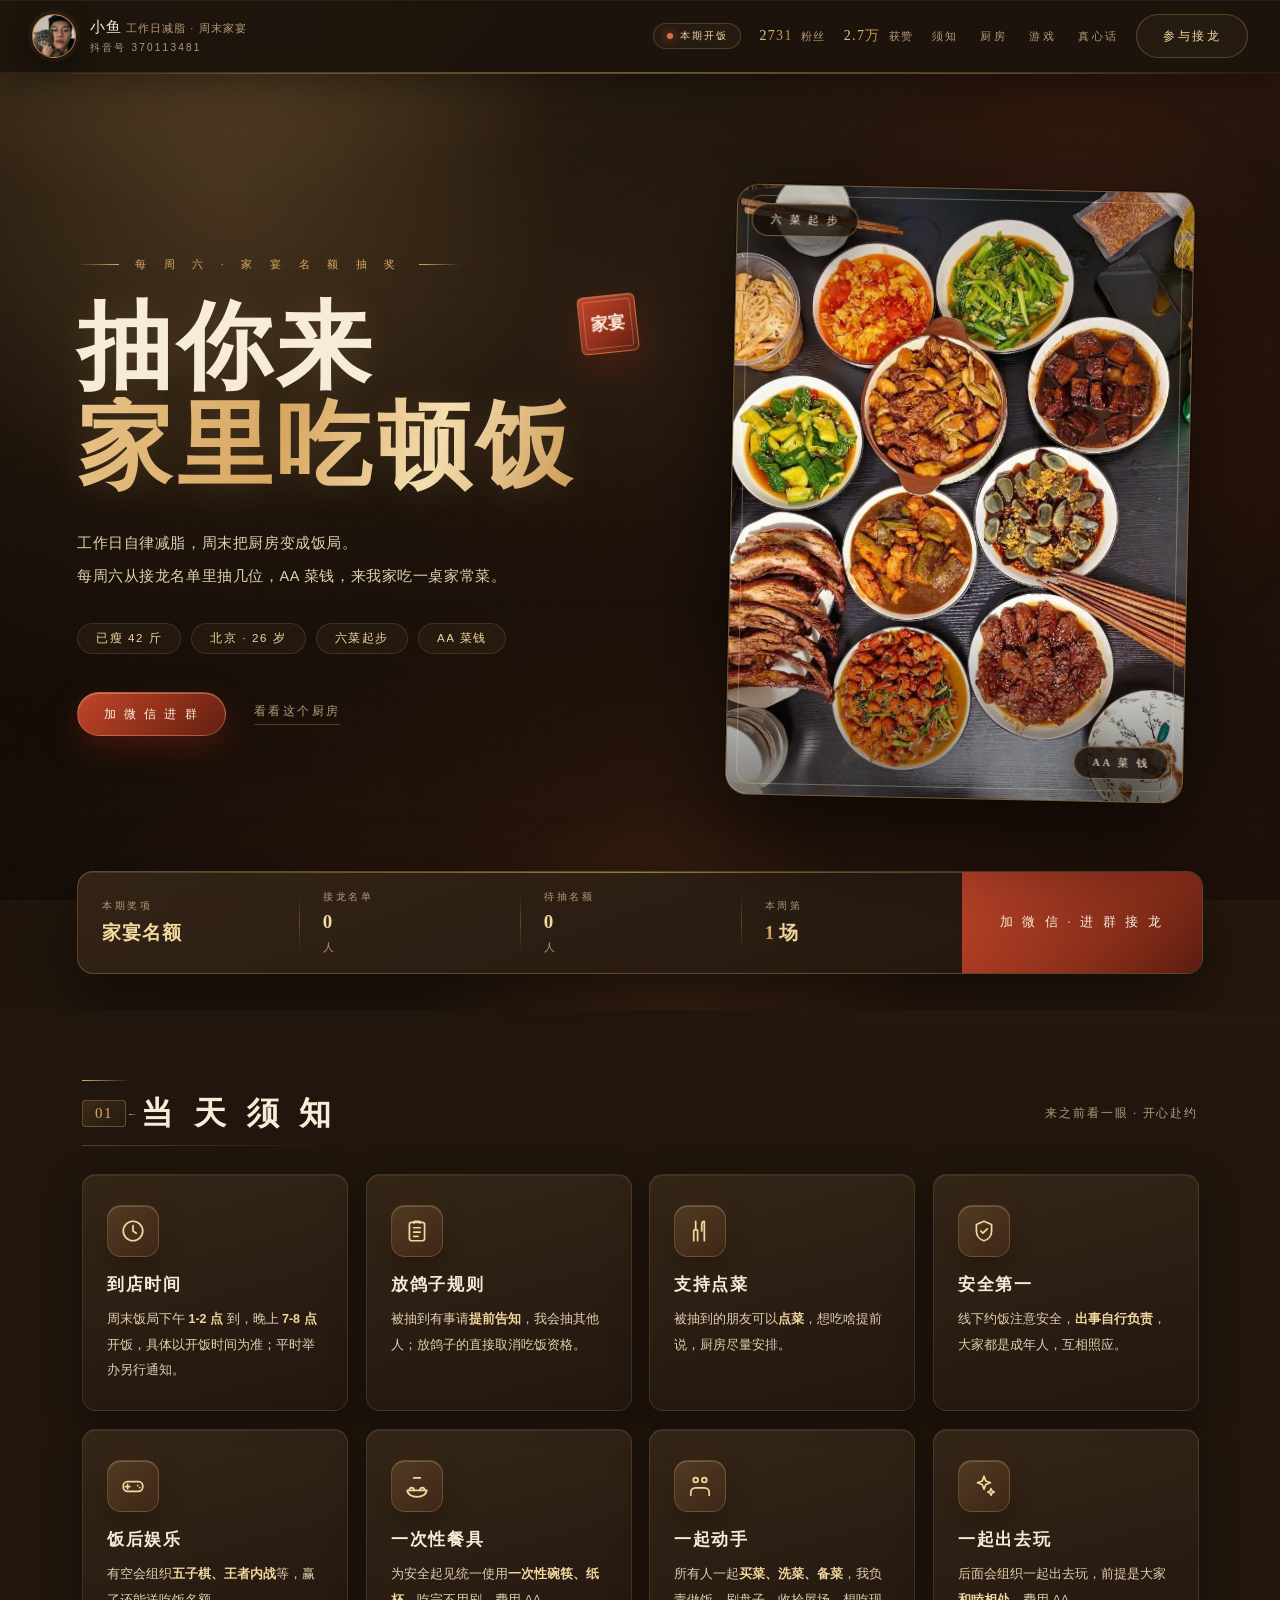
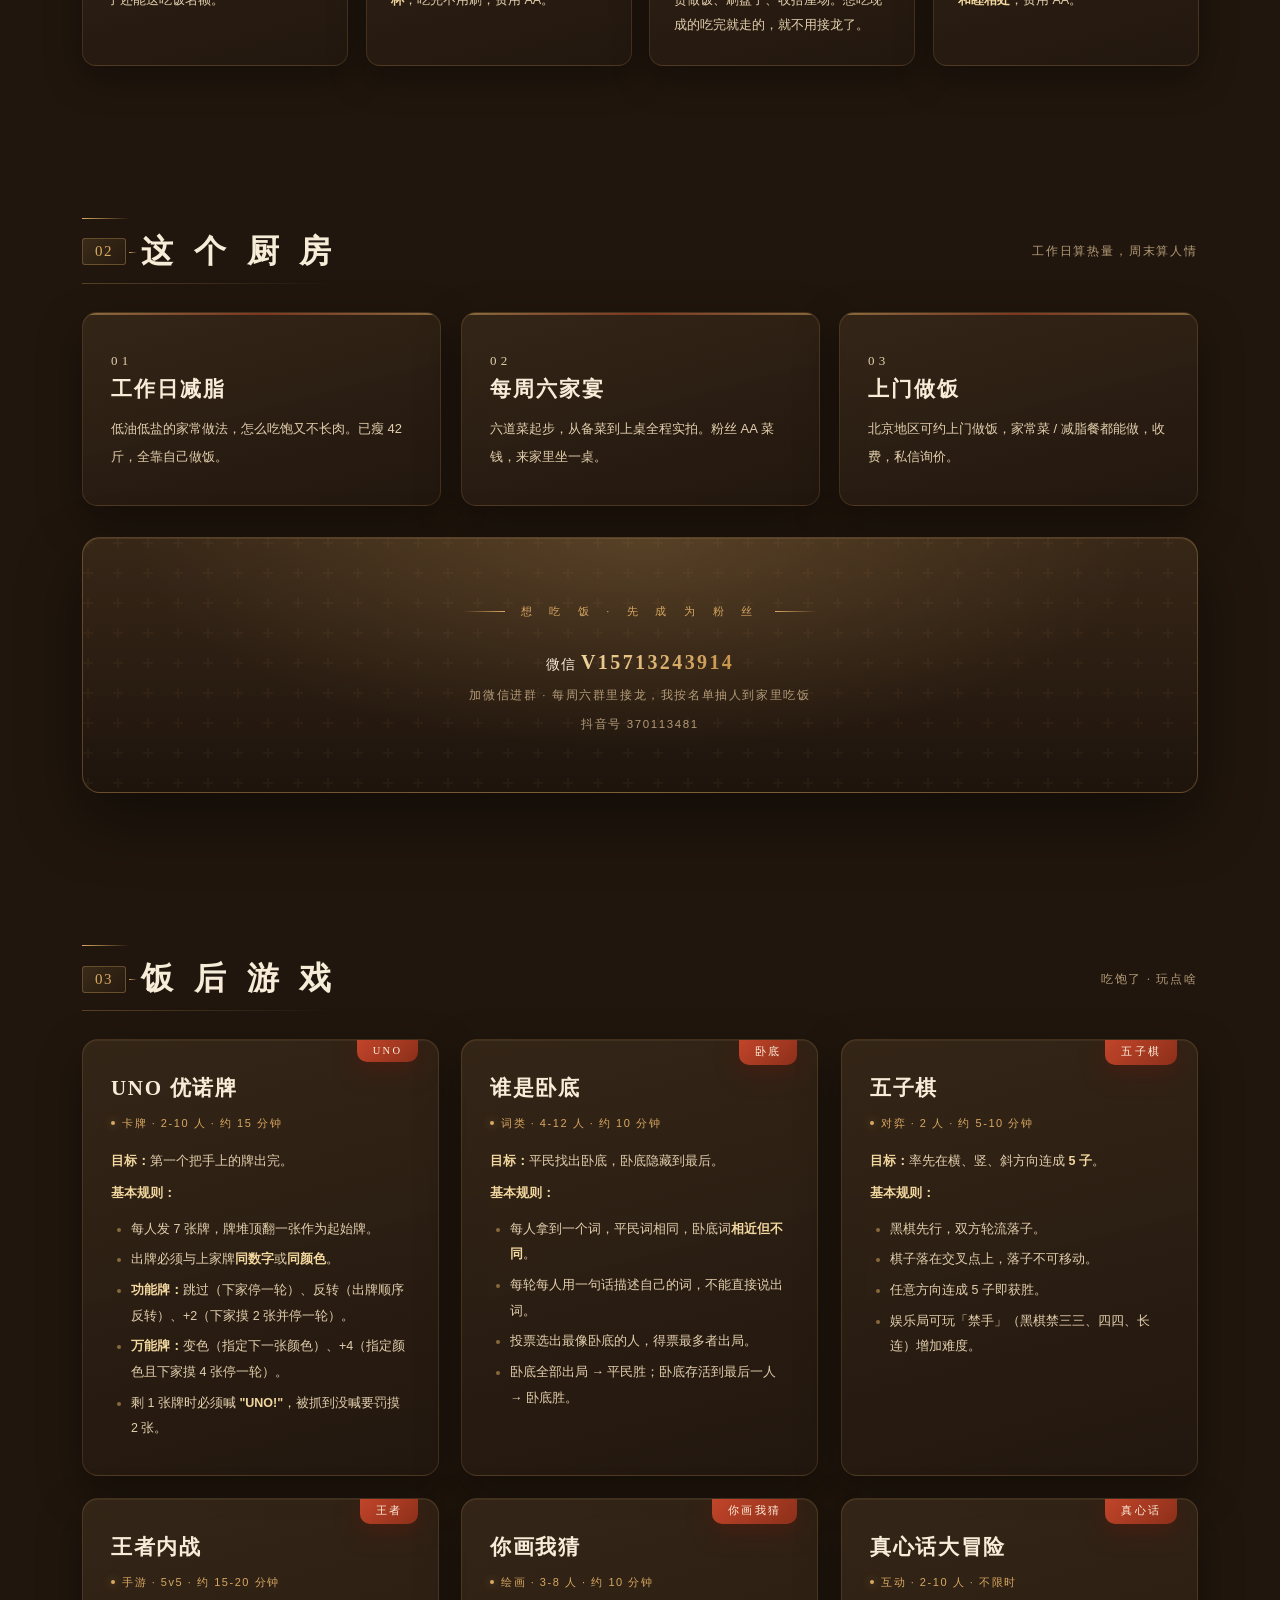
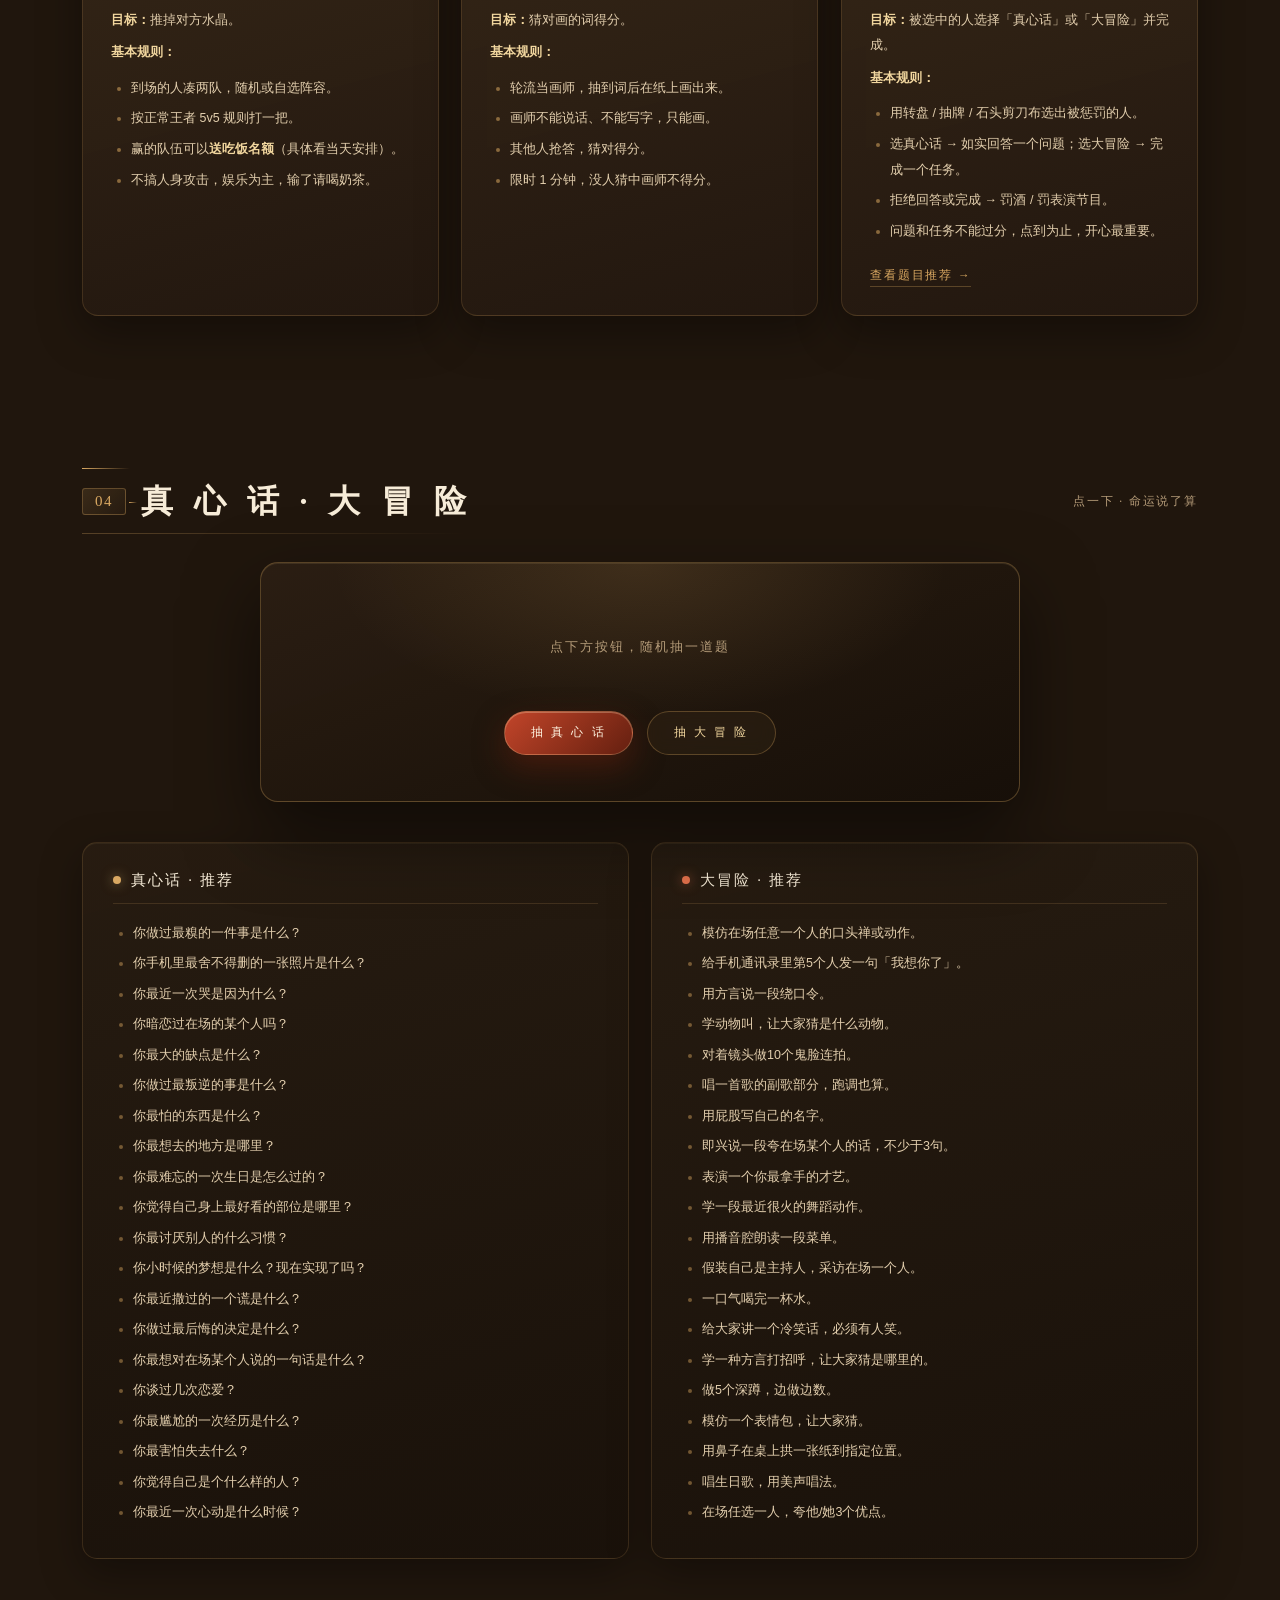
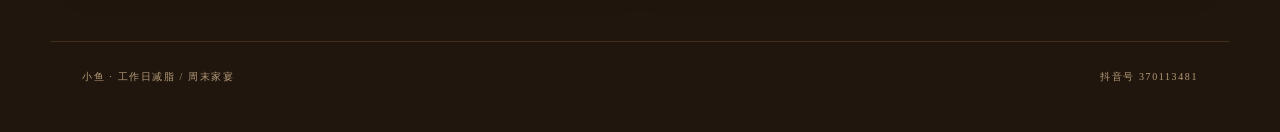
==== index.html @ 5f2dfa4e "v5.15 分享卡与无障碍打磨，图片换 webp，缓存策略改为页面优先 - 首屏与头像换 webp：hero 240KB→199KB，头像 595KB→6.6KB，并加 width/height 与 " ====
<!DOCTYPE html>
<html lang="zh-CN">
<head>
<meta charset="UTF-8" />
<meta name="viewport" content="width=device-width, initial-scale=1" />
<meta name="theme-color" content="#17100a" />
<title>小鱼 · 每周六家宴 · 抽粉丝来家里吃饭</title>
<link rel="icon" href="data:image/svg+xml,%3Csvg xmlns='http://www.w3.org/2000/svg' viewBox='0 0 64 64'%3E%3Ccircle cx='32' cy='32' r='31' fill='%2317100a'/%3E%3Ccircle cx='32' cy='32' r='26' fill='none' stroke='%23d9a862' stroke-width='1.5'/%3E%3Ctext x='32' y='43' font-size='30' text-anchor='middle' fill='%23e7c98f' font-family='serif'%3E鱼%3C/text%3E%3C/svg%3E" />
<link rel="preconnect" href="https://miaoda.feishu.cn" crossorigin />
<link href="https://miaoda.feishu.cn/fonts/css2?family=Noto+Serif+SC:wght@400;500;600;700&family=Noto+Sans+SC:wght@300;400;500;600&display=swap" rel="stylesheet" />

<!-- SEO -->
<meta name="description" content="小鱼每周六的家宴。从粉丝接龙名单里抽几位来家里吃一桌家常菜，六菜起步，AA 菜钱。" />
<meta name="keywords" content="小鱼,家宴,每周六,减脂,粉丝,AA,家常菜,接龙" />
<meta name="author" content="小鱼" />
<meta name="robots" content="index, follow" />

<link rel="canonical" href="https://huaixiaohaiyp.cn/" />
<link rel="preload" as="image" href="assets/hero.webp" type="image/webp" fetchpriority="high" />

<!-- Open Graph / 分享预览 -->
<meta property="og:type" content="website" />
<meta property="og:title" content="小鱼 · 每周六家宴" />
<meta property="og:description" content="抽你来家里吃顿饭 · 每周六，六菜起步，AA 菜钱" />
<meta property="og:url" content="https://huaixiaohaiyp.cn/" />
<meta property="og:image" content="https://huaixiaohaiyp.cn/assets/hero.jpg" />
<meta property="og:image:width" content="801" />
<meta property="og:image:height" content="1100" />
<meta property="og:image:alt" content="小鱼家宴的一桌家常菜" />
<meta property="og:locale" content="zh_CN" />

<!-- Twitter Card -->
<meta name="twitter:card" content="summary_large_image" />
<meta name="twitter:title" content="小鱼 · 每周六家宴" />
<meta name="twitter:description" content="抽你来家里吃顿饭 · 每周六" />
<meta name="twitter:image" content="https://huaixiaohaiyp.cn/assets/hero.jpg" />

<!-- PWA -->
<link rel="manifest" href="./manifest.json" />
<meta name="apple-mobile-web-app-capable" content="yes" />
<meta name="apple-mobile-web-app-status-bar-style" content="black-translucent" />

<link rel="stylesheet" href="style.css?v=65" />
</head>
<body>

<div class="grain" aria-hidden="true"></div>
<div class="particles" id="particles" aria-hidden="true"></div>
<div class="scroll-progress" id="scrollProgress" aria-hidden="true"></div>

<header class="nav">
  <div class="who">
    <div class="avatar"><img src="assets/avatar.webp" alt="小鱼" width="192" height="192" decoding="async" /></div>
    <div class="who-text">
      <div class="nick">小鱼 <span>工作日减脂 · 周末家宴</span></div>
      <div class="dyid">抖音号 370113481</div>
    </div>
  </div>
  <div class="nav-right">
    <span class="live-dot"><i></i>本期开饭</span>
    <span class="stat"><b>2731</b> 粉丝</span>
    <span class="stat"><b>2.7万</b> 获赞</span>
    <nav class="nav-links" aria-label="页面导航">
      <a href="#notice">须知</a>
      <a href="#about">厨房</a>
      <a href="#games">游戏</a>
      <a href="#truth">真心话</a>
    </nav>
    <a class="btn ghost" href="#join">参与接龙</a>
  </div>
</header>

<main>

  <!-- 首屏 -->
  <section class="hero">
    <div class="glow g1"></div>
    <div class="glow g2"></div>
    <div class="glow g3"></div>
    <div class="hero-lines"></div>

    <div class="hero-inner">
      <div class="hero-copy">
        <p class="kicker">每 周 六 · 家 宴 名 额 抽 奖</p>
        <h1 class="title" data-text="抽你来家里吃顿饭">抽你来<br /><span>家里吃顿饭</span></h1>
        <div class="title-seal">家宴</div>
        <p class="lede">
          工作日自律减脂，周末把厨房变成饭局。<br />
          每周六从接龙名单里抽几位，AA 菜钱，来我家吃一桌家常菜。
        </p>

        <div class="tags">
          <span>已瘦 42 斤</span>
          <span>北京 · 26 岁</span>
          <span>六菜起步</span>
          <span>AA 菜钱</span>
        </div>

        <div class="hero-actions">
          <a class="btn solid" href="#join">加 微 信 进 群</a>
          <a class="link" href="#about">看看这个厨房</a>
        </div>
      </div>

      <div class="hero-visual">
        <div class="hv-frame">
          <span class="hv-steam s1"></span>
          <span class="hv-steam s2"></span>
          <img src="assets/hero.webp" alt="一桌热气腾腾的家常菜" width="801" height="1100" loading="eager" decoding="async" fetchpriority="high" />
          <span class="hv-badge b1">六 菜 起 步</span>
          <span class="hv-badge b2">AA 菜 钱</span>
        </div>
      </div>
    </div>

    <!-- 首屏开饭进度带 -->
    <div class="hero-strip">
      <div class="hs-cell">
        <i>本期奖项</i>
        <b id="hxPrize">家宴名额</b>
      </div>
      <div class="hs-cell">
        <i>接龙名单</i>
        <b id="hxTotal">0</b><span>人</span>
      </div>
      <div class="hs-cell">
        <i>待抽名额</i>
        <b id="hxPool">0</b><span>人</span>
      </div>
      <div class="hs-cell hs-round">
        <i>本周第</i>
        <b><em id="hxRound">1</em> 场</b>
      </div>
      <a class="hs-btn" href="#join">加 微 信 · 进 群 接 龙</a>
    </div>
  </section>

  <!-- 当天须知 -->
  <section class="section" id="notice">
    <div class="sec-head">
      <h2><span class="sec-num">01</span>当 天 须 知</h2>
      <p>来之前看一眼 · 开心赴约</p>
    </div>

    <div class="notice-grid">
      <article class="notice-card">
        <div class="nc-icon"><svg viewBox="0 0 24 24"><circle cx="12" cy="12" r="9"/><path d="M12 7v5l3 2"/></svg></div>
        <h3>到店时间</h3>
        <p>周末饭局下午 <b>1-2 点</b> 到，晚上 <b>7-8 点</b> 开饭，具体以开饭时间为准；平时举办另行通知。</p>
      </article>

      <article class="notice-card">
        <div class="nc-icon"><svg viewBox="0 0 24 24"><rect x="5" y="4" width="14" height="17" rx="2"/><path d="M9 4.5V4a1 1 0 0 1 1-1h4a1 1 0 0 1 1 1v.5M9 9h6M9 13h6M9 17h4"/></svg></div>
        <h3>放鸽子规则</h3>
        <p>被抽到有事请<b>提前告知</b>，我会抽其他人；放鸽子的直接取消吃饭资格。</p>
      </article>

      <article class="notice-card">
        <div class="nc-icon"><svg viewBox="0 0 24 24"><path d="M8 3v6.5M8 9.5a1.8 1.8 0 0 1-1.8 1.8V21M8 9.5a1.8 1.8 0 0 0 1.8 1.8V21"/><path d="M16 3c-1.6 0-2.4 1.2-2.4 3.2V12M16 3v18"/></svg></div>
        <h3>支持点菜</h3>
        <p>被抽到的朋友可以<b>点菜</b>，想吃啥提前说，厨房尽量安排。</p>
      </article>

      <article class="notice-card">
        <div class="nc-icon"><svg viewBox="0 0 24 24"><path d="M12 3l7 3v6c0 4.5-3 8-7 9-4-1-7-4.5-7-9V6z"/><path d="M9 12l2 2 4-4"/></svg></div>
        <h3>安全第一</h3>
        <p>线下约饭注意安全，<b>出事自行负责</b>，大家都是成年人，互相照应。</p>
      </article>

      <article class="notice-card">
        <div class="nc-icon"><svg viewBox="0 0 24 24"><rect x="3" y="8" width="18" height="9" rx="4"/><path d="M7 10.5v4M5 12.5h4"/><circle cx="16.4" cy="11.6" r="0.8" fill="currentColor" stroke="none"/><circle cx="18.2" cy="13.4" r="0.8" fill="currentColor" stroke="none"/></svg></div>
        <h3>饭后娱乐</h3>
        <p>有空会组织<b>五子棋、王者内战</b>等，赢了还能送吃饭名额。</p>
      </article>

      <article class="notice-card">
        <div class="nc-icon"><svg viewBox="0 0 24 24"><path d="M3 16h18c0 3.5-4 6-9 6s-9-2.5-9-6z"/><path d="M5 16c0-1.5 1-2.5 2-2.5 1.4 0 2.2.9 2.4 2.5M19 16c0-1.5-1-2.5-2-2.5-1.4 0-2.2.9-2.4 2.5M9 4.5h6"/></svg></div>
        <h3>一次性餐具</h3>
        <p>为安全起见统一使用<b>一次性碗筷、纸杯</b>，吃完不用刷，费用 AA。</p>
      </article>

      <article class="notice-card">
        <div class="nc-icon"><svg viewBox="0 0 24 24"><circle cx="8" cy="6.5" r="2.2"/><circle cx="16" cy="6.5" r="2.2"/><path d="M3.5 20.5v-2.5a4.3 4.3 0 0 1 4.3-4.3h.4M20.5 20.5v-2.5a4.3 4.3 0 0 0-4.3-4.3h-.4M8 13.7h8"/></svg></div>
        <h3>一起动手</h3>
        <p>所有人一起<b>买菜、洗菜、备菜</b>，我负责做饭、刷盘子、收拾屋场。想吃现成的吃完就走的，就不用接龙了。</p>
      </article>

      <article class="notice-card">
        <div class="nc-icon"><svg viewBox="0 0 24 24"><path d="M12 3l1.6 4.4L18 9l-4.4 1.6L12 15l-1.6-4.4L6 9l4.4-1.6z"/><path d="M18.5 14.5l.9 2.1 2.1.9-2.1.9-.9 2.1-.9-2.1-2.1-.9 2.1-.9z"/></svg></div>
        <h3>一起出去玩</h3>
        <p>后面会组织一起出去玩，前提是大家<b>和睦相处</b>，费用 AA。</p>
      </article>
    </div>
  </section>

  <!-- 关于 / 这个厨房 -->
  <section class="section" id="about">
    <div class="sec-head">
      <h2><span class="sec-num">02</span>这 个 厨 房</h2>
      <p>工作日算热量，周末算人情</p>
    </div>

    <div class="cards">
      <article class="card">
        <p class="card-num">01</p>
        <h3>工作日减脂</h3>
        <p>低油低盐的家常做法，怎么吃饱又不长肉。已瘦 42 斤，全靠自己做饭。</p>
      </article>
      <article class="card">
        <p class="card-num">02</p>
        <h3>每周六家宴</h3>
        <p>六道菜起步，从备菜到上桌全程实拍。粉丝 AA 菜钱，来家里坐一桌。</p>
      </article>
      <article class="card">
        <p class="card-num">03</p>
        <h3>上门做饭</h3>
        <p>北京地区可约上门做饭，家常菜 / 减脂餐都能做，收费，私信询价。</p>
      </article>
    </div>

    <div class="contact" id="join">
      <div class="contact-inner">
        <p class="kicker">想 吃 饭 · 先 成 为 粉 丝</p>
        <p class="contact-line">微信 <b>V15713243914</b></p>
        <p class="contact-line muted">加微信进群 · 每周六群里接龙，我按名单抽人到家里吃饭</p>
        <p class="contact-line muted">抖音号 370113481</p>
      </div>
    </div>
  </section>

  <!-- 桌游 / 游戏推荐 -->
  <section class="section" id="games">
    <div class="sec-head">
      <h2><span class="sec-num">03</span>饭 后 游 戏</h2>
      <p>吃饱了 · 玩点啥</p>
    </div>

    <div class="game-grid">
      <article class="game-card">
        <div class="game-badge">UNO</div>
        <h3>UNO 优诺牌</h3>
        <p class="game-tag">卡牌 · 2-10 人 · 约 15 分钟</p>
        <div class="game-rules">
          <p><b>目标：</b>第一个把手上的牌出完。</p>
          <p><b>基本规则：</b></p>
          <ul>
            <li>每人发 7 张牌，牌堆顶翻一张作为起始牌。</li>
            <li>出牌必须与上家牌<b>同数字</b>或<b>同颜色</b>。</li>
            <li><b>功能牌：</b>跳过（下家停一轮）、反转（出牌顺序反转）、+2（下家摸 2 张并停一轮）。</li>
            <li><b>万能牌：</b>变色（指定下一张颜色）、+4（指定颜色且下家摸 4 张停一轮）。</li>
            <li>剩 1 张牌时必须喊 <b>"UNO!"</b>，被抓到没喊要罚摸 2 张。</li>
          </ul>
        </div>
      </article>

      <article class="game-card">
        <div class="game-badge">卧底</div>
        <h3>谁是卧底</h3>
        <p class="game-tag">词类 · 4-12 人 · 约 10 分钟</p>
        <div class="game-rules">
          <p><b>目标：</b>平民找出卧底，卧底隐藏到最后。</p>
          <p><b>基本规则：</b></p>
          <ul>
            <li>每人拿到一个词，平民词相同，卧底词<b>相近但不同</b>。</li>
            <li>每轮每人用一句话描述自己的词，不能直接说出词。</li>
            <li>投票选出最像卧底的人，得票最多者出局。</li>
            <li>卧底全部出局 → 平民胜；卧底存活到最后一人 → 卧底胜。</li>
          </ul>
        </div>
      </article>

      <article class="game-card">
        <div class="game-badge">五子棋</div>
        <h3>五子棋</h3>
        <p class="game-tag">对弈 · 2 人 · 约 5-10 分钟</p>
        <div class="game-rules">
          <p><b>目标：</b>率先在横、竖、斜方向连成 <b>5 子</b>。</p>
          <p><b>基本规则：</b></p>
          <ul>
            <li>黑棋先行，双方轮流落子。</li>
            <li>棋子落在交叉点上，落子不可移动。</li>
            <li>任意方向连成 5 子即获胜。</li>
            <li>娱乐局可玩「禁手」（黑棋禁三三、四四、长连）增加难度。</li>
          </ul>
        </div>
      </article>

      <article class="game-card">
        <div class="game-badge">王者</div>
        <h3>王者内战</h3>
        <p class="game-tag">手游 · 5v5 · 约 15-20 分钟</p>
        <div class="game-rules">
          <p><b>目标：</b>推掉对方水晶。</p>
          <p><b>基本规则：</b></p>
          <ul>
            <li>到场的人凑两队，随机或自选阵容。</li>
            <li>按正常王者 5v5 规则打一把。</li>
            <li>赢的队伍可以<b>送吃饭名额</b>（具体看当天安排）。</li>
            <li>不搞人身攻击，娱乐为主，输了请喝奶茶。</li>
          </ul>
        </div>
      </article>

      <article class="game-card">
        <div class="game-badge">你画我猜</div>
        <h3>你画我猜</h3>
        <p class="game-tag">绘画 · 3-8 人 · 约 10 分钟</p>
        <div class="game-rules">
          <p><b>目标：</b>猜对画的词得分。</p>
          <p><b>基本规则：</b></p>
          <ul>
            <li>轮流当画师，抽到词后在纸上画出来。</li>
            <li>画师不能说话、不能写字，只能画。</li>
            <li>其他人抢答，猜对得分。</li>
            <li>限时 1 分钟，没人猜中画师不得分。</li>
          </ul>
        </div>
      </article>

      <article class="game-card">
        <div class="game-badge">真心话</div>
        <h3>真心话大冒险</h3>
        <p class="game-tag">互动 · 2-10 人 · 不限时</p>
        <div class="game-rules">
          <p><b>目标：</b>被选中的人选择「真心话」或「大冒险」并完成。</p>
          <p><b>基本规则：</b></p>
          <ul>
            <li>用转盘 / 抽牌 / 石头剪刀布选出被惩罚的人。</li>
            <li>选真心话 → 如实回答一个问题；选大冒险 → 完成一个任务。</li>
            <li>拒绝回答或完成 → 罚酒 / 罚表演节目。</li>
            <li>问题和任务不能过分，点到为止，开心最重要。</li>
          </ul>
        </div>
        <a class="game-link" href="#truth">查看题目推荐 →</a>
      </article>
    </div>
  </section>

  <!-- 真心话大冒险 -->
  <section class="section" id="truth">
    <div class="sec-head">
      <h2><span class="sec-num">04</span>真 心 话 · 大 冒 险</h2>
      <p>点一下 · 命运说了算</p>
    </div>

    <div class="truth-panel">
      <div class="truth-display" id="truthDisplay" role="status" aria-live="polite" aria-atomic="true">
        <span class="truth-placeholder">点下方按钮，随机抽一道题</span>
      </div>
      <div class="truth-actions">
        <button class="btn solid" id="drawTruth" type="button">抽 真 心 话</button>
        <button class="btn ghost" id="drawDare" type="button">抽 大 冒 险</button>
      </div>
    </div>

    <div class="truth-lists">
      <div class="truth-col">
        <h3 class="tc-title"><span class="dot dot-t"></span>真心话 · 推荐</h3>
        <ul class="tc-list" id="truthList"></ul>
      </div>
      <div class="truth-col">
        <h3 class="tc-title"><span class="dot dot-d"></span>大冒险 · 推荐</h3>
        <ul class="tc-list" id="dareList"></ul>
      </div>
    </div>
  </section>

</main>

<footer class="foot">
  <span>小鱼 · 工作日减脂 / 周末家宴</span>
  <span>抖音号 370113481</span>
</footer>

<script>
  // 注册 Service Worker（HTTPS 或 localhost 才生效）
  if ('serviceWorker' in navigator) {
    window.addEventListener('load', function () {
      navigator.serviceWorker.register('./service-worker.js').catch(function () { /* 静默失败 */ });
    });
  }
</script>
<script src="app.js?v=65"></script>
</body>
</html>
---- style.css ----
/* =========================================================
   小鱼 · 家宴抽奖系统 · v4
   视觉：暗夜灶火 / 鎏金 / 直播演出级
   基底：深墨褐 + 暖金光晕 + 极细金线
   ========================================================= */

:root{
  /* 背景层级 —— 从深到浅 */
  --bg-0:#171009;
  --bg-1:#20160d;
  --bg-2:#2a1d12;
  --bg-3:#362617;
  --bg-4:#43301e;

  /* 鎏金 */
  --gold:#d9a862;
  --gold-light:#f2d79f;
  --gold-pale:#fbeed0;
  --gold-deep:#a8762e;
  --gold-dark:#7d5620;

  /* 灶火红 */
  --ember:#c2452a;
  --ember-light:#e0704b;
  --ember-deep:#8c2f1a;
  --ember-dark:#5c1c10;

  /* 文字 */
  --cream:#f7ecd8;
  --cream-soft:#e3cfae;
  --muted:#b49b78;
  --muted-soft:#8f7a5c;

  /* 线 */
  --line:rgba(217,168,98,.16);
  --line-2:rgba(217,168,98,.30);
  --line-3:rgba(217,168,98,.42);
  --line-ember:rgba(194,69,42,.28);

  /* 字体 */
  --serif:"Noto Serif SC","Songti SC","STSong","Source Han Serif SC","SimSun",Georgia,serif;
  --sans:"Noto Sans SC",-apple-system,BlinkMacSystemFont,"Segoe UI","PingFang SC","Hiragino Sans GB","Microsoft YaHei",sans-serif;

  /* 阴影 */
  --shadow-sm:0 4px 18px rgba(0,0,0,.34);
  --shadow-md:0 18px 48px rgba(0,0,0,.44);
  --shadow-lg:0 36px 90px rgba(0,0,0,.56);
  --glow-gold:0 0 48px rgba(217,168,98,.18);
  --glow-ember:0 0 40px rgba(194,69,42,.24);
}

*{box-sizing:border-box;-webkit-tap-highlight-color:transparent}
html{scroll-behavior:smooth}
body{
  margin:0;background:var(--bg-1);color:var(--cream);
  font-family:var(--sans);-webkit-font-smoothing:antialiased;
  overflow-x:hidden;min-height:100vh;
}
::selection{background:rgba(217,168,98,.32);color:#fff8e8}
::-webkit-scrollbar{width:10px;height:10px}
::-webkit-scrollbar-track{background:transparent}
::-webkit-scrollbar-thumb{
  background:linear-gradient(180deg,var(--gold-dark),var(--ember-dark));
  border-radius:6px;border:3px solid var(--bg-1);
}

/* ---------- 背景：灶火光晕 ---------- */
body::before{
  content:"";position:fixed;inset:0;z-index:-2;pointer-events:none;
  background:
    radial-gradient(ellipse 70% 46% at 12% -6%,rgba(217,168,98,.14),transparent 62%),
    radial-gradient(ellipse 58% 40% at 88% 4%,rgba(194,69,42,.11),transparent 58%),
    radial-gradient(ellipse 92% 58% at 50% 104%,rgba(190,104,52,.15),transparent 64%),
    radial-gradient(ellipse 40% 30% at 50% 38%,rgba(217,168,98,.05),transparent 70%),
    linear-gradient(180deg,#1d140b 0%,#170f09 46%,#120b07 100%);
}

/* ---------- 环境光缓慢漂移（让暗底不闷） ---------- */
body::after{
  content:"";position:fixed;inset:-14%;z-index:-2;pointer-events:none;
  background:
    radial-gradient(circle at 28% 20%,rgba(217,168,98,.09),transparent 46%),
    radial-gradient(circle at 76% 66%,rgba(194,69,42,.07),transparent 48%);
  animation:ambientDrift 34s ease-in-out infinite;
  will-change:transform;
}
@keyframes ambientDrift{
  0%,100%{transform:translate3d(-2%,-1%,0) scale(1.02)}
  33%{transform:translate3d(3%,2%,0) scale(1.06)}
  66%{transform:translate3d(-3%,3%,0) scale(1.03)}
}

/* ---------- 噪点纸纹 ---------- */
.grain{
  position:fixed;inset:0;z-index:-1;pointer-events:none;opacity:.38;
  background-image:
    repeating-linear-gradient(0deg,rgba(240,212,154,.016) 0 1px,transparent 1px 3px),
    repeating-linear-gradient(90deg,rgba(240,212,154,.012) 0 1px,transparent 1px 3px);
}
.grain::after{
  content:"";position:absolute;inset:0;
  background-image:url("data:image/svg+xml,%3Csvg viewBox='0 0 256 256' xmlns='http://www.w3.org/2000/svg'%3E%3Cfilter id='n'%3E%3CfeTurbulence type='fractalNoise' baseFrequency='0.82' numOctaves='3' stitchTiles='stitch'/%3E%3C/filter%3E%3Crect width='100%25' height='100%25' filter='url(%23n)' opacity='0.55'/%3E%3C/svg%3E");
  opacity:.05;mix-blend-mode:screen;
}

/* ---------- 彩纸 Canvas ---------- */
#confetti{position:fixed;inset:0;z-index:220;pointer-events:none}

/* ================= 顶栏 ================= */
.nav{
  position:sticky;top:0;z-index:40;
  display:flex;align-items:center;justify-content:space-between;gap:16px;
  padding:14px 32px;
  background:rgba(28,20,13,.92);
  border-bottom:1px solid rgba(217,168,98,.08);
  box-shadow:0 1px 0 rgba(240,212,154,.06) inset,0 10px 34px rgba(0,0,0,.34);
}
.nav::after{
  content:"";position:absolute;left:0;right:0;bottom:-1px;height:1px;
  background:linear-gradient(90deg,transparent,rgba(217,168,98,.42),transparent);
}
.who{display:flex;align-items:center;gap:14px;min-width:0}
.avatar{
  width:44px;height:44px;border-radius:50%;flex:none;
  display:grid;place-items:center;overflow:hidden;
  user-select:none;-webkit-user-select:none;
  background:radial-gradient(circle at 32% 28%,#d9a862,#8c2f1a 58%,#431208);
  border:1px solid rgba(240,212,154,.42);
  box-shadow:0 8px 22px rgba(0,0,0,.5),0 0 0 4px rgba(217,168,98,.07),inset 0 1px 0 rgba(255,255,255,.28);
  animation:avatarBreath 4.2s ease-in-out infinite;
}
.avatar img{
  width:100%;height:100%;border-radius:50%;object-fit:cover;display:block;
  pointer-events:none;-webkit-user-drag:none;user-select:none;-webkit-user-select:none;
}
@keyframes avatarBreath{
  0%,100%{box-shadow:0 8px 22px rgba(0,0,0,.5),0 0 0 4px rgba(217,168,98,.07),inset 0 1px 0 rgba(255,255,255,.28)}
  50%{box-shadow:0 10px 30px rgba(0,0,0,.56),0 0 0 6px rgba(217,168,98,.14),0 0 26px rgba(217,168,98,.24),inset 0 1px 0 rgba(255,255,255,.34)}
}
.who-text{min-width:0}
.nick{
  font-family:var(--serif);font-size:15px;letter-spacing:.04em;color:var(--cream);
  white-space:nowrap;overflow:hidden;text-overflow:ellipsis;
}
.nick span{font-size:11px;letter-spacing:.1em;color:var(--muted);font-family:var(--sans)}
.dyid{font-size:10px;letter-spacing:.22em;color:var(--muted);margin-top:4px}
.nav-right{display:flex;align-items:center;gap:18px;flex:none}

/* 直播态提示 */
.live-dot{
  display:inline-flex;align-items:center;gap:7px;
  padding:5px 13px;border-radius:999px;
  font-size:10px;letter-spacing:.18em;color:var(--gold-light);
  border:1px solid rgba(217,168,98,.24);background:rgba(217,168,98,.06);
}
.live-dot i{
  width:6px;height:6px;border-radius:50%;flex:none;
  background:var(--ember-light);
  box-shadow:0 0 10px rgba(224,112,75,.9);
  animation:livePulse 1.8s ease-in-out infinite;
}
@keyframes livePulse{0%,100%{opacity:.45;transform:scale(.85)}50%{opacity:1;transform:scale(1.15)}}

.nav-links{display:flex;align-items:center;gap:22px}
.nav-links a{
  font-size:11px;letter-spacing:.22em;color:var(--muted);
  text-decoration:none;transition:color .25s;
  position:relative;padding:4px 0;
}
.nav-links a::after{
  content:"";position:absolute;left:50%;bottom:0;width:0;height:1px;
  background:linear-gradient(90deg,var(--gold),var(--ember-light));
  transition:width .3s,left .3s;
}
.nav-links a:hover{color:var(--gold-light)}
.nav-links a:hover::after{width:100%;left:0}
.stat{font-size:11px;letter-spacing:.12em;color:var(--muted)}
.stat b{
  font-family:var(--serif);font-size:14px;font-weight:500;margin-right:4px;
  background:linear-gradient(135deg,var(--gold-light),var(--gold-deep));
  -webkit-background-clip:text;background-clip:text;-webkit-text-fill-color:transparent;
}

/* ================= 按钮 ================= */
.btn{
  display:inline-flex;align-items:center;justify-content:center;
  min-height:44px;line-height:1.4;text-decoration:none;
  font-family:var(--sans);cursor:pointer;
  border-radius:999px;border:1px solid transparent;
  padding:11px 26px;font-size:12px;letter-spacing:.2em;
  transition:transform .25s cubic-bezier(.3,1.4,.5,1),box-shadow .25s,background .25s,color .25s,border-color .25s;
  position:relative;overflow:hidden;
}
:where(a,button):focus-visible{
  outline:2px solid var(--gold-light);outline-offset:4px;
}
.btn::before{
  content:"";position:absolute;top:0;left:-100%;width:100%;height:100%;
  background:linear-gradient(90deg,transparent,rgba(255,240,214,.22),transparent);
  transition:left .55s cubic-bezier(.2,.8,.2,1);
}
.btn:hover::before{left:100%}
.btn.solid{
  color:#fff5e2;
  background:linear-gradient(135deg,#c2452a,#8c2f1a 58%,#641f10);
  border-color:rgba(240,212,154,.28);
  box-shadow:0 12px 30px rgba(110,32,14,.5),inset 0 1px 0 rgba(255,220,186,.3);
}
.btn.solid:hover{
  box-shadow:0 18px 42px rgba(110,32,14,.6),0 0 28px rgba(217,168,98,.2),inset 0 1px 0 rgba(255,220,186,.4);
  transform:translateY(-1px);
}
.btn.ghost{
  color:var(--gold-light);background:rgba(217,168,98,.05);
  border-color:var(--line-2);backdrop-filter:blur(8px);
}
.btn.ghost:hover{background:rgba(217,168,98,.11);border-color:var(--gold);color:var(--gold-pale)}
.btn.small{padding:9px 18px;font-size:11px;letter-spacing:.14em}
.btn:active{transform:translateY(1px) scale(.99)}
.btn:disabled{opacity:.4;cursor:default;pointer-events:none}

/* ================= 首屏 ================= */
main{position:relative;z-index:1}
.hero{
  position:relative;overflow:hidden;width:100%;
  padding:clamp(76px,9vw,132px) clamp(24px,6vw,80px) clamp(20px,3vw,36px);
  perspective:1400px;
}
.hero-inner{
  max-width:1180px;margin:0 auto;
  display:grid;grid-template-columns:1.08fr .92fr;
  gap:clamp(32px,5.5vw,80px);align-items:center;
  position:relative;z-index:1;
}

/* 光晕 */
.glow{position:absolute;border-radius:50%;pointer-events:none;z-index:0;animation:float 10s ease-in-out infinite;will-change:transform}
.g1{width:680px;height:680px;left:-9%;top:-24%;background:radial-gradient(circle,rgba(217,168,98,.17),rgba(217,168,98,.07) 46%,transparent 72%)}
.g2{width:620px;height:620px;right:-6%;top:0;background:radial-gradient(circle,rgba(194,69,42,.14),rgba(194,69,42,.06) 46%,transparent 72%);animation-delay:-3.4s}
.g3{width:520px;height:520px;left:32%;bottom:-32%;background:radial-gradient(circle,rgba(190,104,52,.16),rgba(190,104,52,.07) 46%,transparent 72%);animation-delay:-6s}
@keyframes float{0%,100%{transform:translateY(0) scale(1)}50%{transform:translateY(-26px) scale(1.07)}}

/* 顶部鎏金细线 */
.hero::before{
  content:"";position:absolute;top:0;left:0;right:0;height:1px;pointer-events:none;
  background:linear-gradient(90deg,transparent,rgba(217,168,98,.5) 22%,rgba(217,168,98,.5) 78%,transparent);
}

/* 背景暗纹：极淡的回纹格 */
.hero-lines{
  position:absolute;inset:0;z-index:0;pointer-events:none;opacity:.5;
  background-image:url("data:image/svg+xml,%3Csvg width='120' height='120' viewBox='0 0 120 120' xmlns='http://www.w3.org/2000/svg'%3E%3Cg fill='none' stroke='%23d9a862' stroke-opacity='0.05' stroke-width='0.6'%3E%3Cpath d='M20 20h18v18H20zM62 20h18v18H62zM20 62h18v18H20zM62 62h18v18H62z'/%3E%3C/g%3E%3C/svg%3E");
  background-size:120px 120px;
  mask-image:radial-gradient(ellipse 70% 60% at 50% 40%,#000 20%,transparent 78%);
  -webkit-mask-image:radial-gradient(ellipse 70% 60% at 50% 40%,#000 20%,transparent 78%);
}

/* 左侧文案 */
.hero-copy{text-align:left;position:relative}
.kicker{
  margin:0 0 26px;font-size:11px;letter-spacing:.66em;color:var(--gold);
  text-transform:uppercase;font-weight:500;
  display:inline-flex;align-items:center;gap:16px;
}
.kicker::before,.kicker::after{
  content:"";width:42px;height:1px;
  background:linear-gradient(90deg,transparent,var(--gold));
}
.kicker::after{background:linear-gradient(90deg,var(--gold),transparent)}

.title{
  margin:0;font-family:var(--serif);font-weight:600;
  font-size:clamp(50px,7.4vw,104px);line-height:1.04;letter-spacing:.05em;
  color:var(--cream);position:relative;display:inline-block;
  text-shadow:0 3px 34px rgba(217,168,98,.16);
}
.title span{
  display:inline-block;
  background:linear-gradient(108deg,#fbeed0,#e7c186 18%,#d9a862 38%,#f7e2b6 54%,#c58f45 72%,#f0d49a 92%);
  background-size:190% auto;background-position:34% 50%;
  -webkit-background-clip:text;background-clip:text;-webkit-text-fill-color:transparent;
}

/* 印章 */
.title-seal{
  position:absolute;top:44px;left:calc(100% - 68px);
  display:flex;align-items:center;justify-content:center;
  width:58px;height:58px;border-radius:6px;
  font-family:var(--serif);font-size:17px;font-weight:600;
  color:#ffeede;letter-spacing:.02em;line-height:1.1;text-align:center;
  background:linear-gradient(140deg,#c2452a,#8c2f1a 62%,#5c1c10);
  box-shadow:0 12px 30px rgba(92,28,16,.6),inset 0 1px 0 rgba(255,220,190,.24);
  border:1.5px solid rgba(217,168,98,.5);
  transform:rotate(-6deg);
  animation:sealFloat 5.4s ease-in-out infinite;
  z-index:2;
}
.title-seal::before{
  content:"";position:absolute;inset:4px;border-radius:3px;
  border:1px solid rgba(255,238,222,.26);
}
@keyframes sealFloat{0%,100%{transform:rotate(-6deg) translateY(0)}50%{transform:rotate(-6deg) translateY(-7px)}}

.lede{
  margin:32px 0 0;max-width:520px;
  font-size:14.5px;line-height:2.3;color:var(--cream-soft);letter-spacing:.04em;
}
.tags{margin:30px 0 0;display:flex;flex-wrap:wrap;justify-content:flex-start;gap:10px}
.tags span{
  font-size:11.5px;letter-spacing:.14em;color:var(--gold-light);
  padding:7px 18px;border-radius:999px;
  background:rgba(217,168,98,.06);border:1px solid var(--line);
  transition:transform .3s cubic-bezier(.3,1.6,.5,1),box-shadow .3s,border-color .3s,background .3s;
}
.tags span:hover{
  background:rgba(217,168,98,.12);border-color:var(--line-3);
  transform:translateY(-3px);box-shadow:0 10px 26px rgba(0,0,0,.4),0 0 20px rgba(217,168,98,.12);
}
.hero-actions{
  margin-top:38px;display:flex;align-items:center;justify-content:flex-start;gap:28px;flex-wrap:wrap;
}
.link{
  font-size:12px;letter-spacing:.2em;color:var(--muted);text-decoration:none;
  border-bottom:1px solid var(--line-2);padding-bottom:4px;transition:color .25s,border-color .25s;
}
.link:hover{color:var(--gold-light);border-color:var(--gold)}

/* 视差元素 */
.hero .title,.hero .kicker,.hero .lede,.hero .tags,.hero .hero-actions,.hero .hv-frame{
  will-change:transform;transition:transform .35s cubic-bezier(.2,.8,.2,1);
}

/* 右侧插画 */
.hero-visual{position:relative;display:flex;justify-content:center;align-items:center}
.hv-frame{
  position:relative;width:min(100%,458px);aspect-ratio:3/4;
  border-radius:22px;overflow:hidden;
  border:1px solid rgba(217,168,98,.42);
  box-shadow:
    0 46px 100px rgba(0,0,0,.62),
    0 0 0 1px rgba(0,0,0,.4),
    inset 0 0 0 10px rgba(240,212,154,.04);
  transform:rotate(1.2deg);
  background:var(--bg-3);
}
.hv-frame::before{
  content:"";position:absolute;inset:10px;z-index:2;pointer-events:none;
  border:1px solid rgba(240,212,154,.34);border-radius:14px;
}
.hv-frame::after{
  content:"";position:absolute;inset:0;z-index:1;pointer-events:none;border-radius:22px;
  background:linear-gradient(180deg,rgba(13,8,5,.18),transparent 30%,transparent 68%,rgba(13,8,5,.5));
}
.hv-frame img{
  width:100%;height:100%;object-fit:cover;display:block;
  transform:scale(1.04);transition:transform 1.6s cubic-bezier(.2,.8,.2,1);
}
.hero:hover .hv-frame img{transform:scale(1.0)}

/* 蒸汽 */
.hv-steam{
  position:absolute;top:5%;z-index:3;width:20px;height:80px;border-radius:50%;
  background:radial-gradient(ellipse at 50% 100%,rgba(240,220,190,.5),transparent 70%);
  filter:blur(4px);opacity:0;pointer-events:none;
  animation:steamUp 3.6s ease-out infinite;
}
.hv-steam.s1{left:26%;animation-delay:0s}
.hv-steam.s2{left:62%;animation-delay:1.8s}
@keyframes steamUp{
  0%{transform:translateY(28px) scale(.7);opacity:0}
  32%{opacity:.5}
  100%{transform:translateY(-56px) scale(1.2);opacity:0}
}

/* 浮动标签 */
.hv-badge{
  position:absolute;z-index:3;
  padding:8px 18px;border-radius:999px;
  font-family:var(--serif);font-size:11px;letter-spacing:.22em;color:var(--gold-pale);
  background:rgba(22,14,8,.82);
  border:1px solid rgba(217,168,98,.5);
  box-shadow:0 14px 34px rgba(0,0,0,.52),inset 0 1px 0 rgba(240,212,154,.16);
  animation:badgeFloat 5.4s ease-in-out infinite;
  white-space:nowrap;
}
.hv-badge.b1{left:14px;top:18px;animation-delay:0s}
.hv-badge.b2{right:14px;bottom:22px;animation-delay:-2.5s}
@keyframes badgeFloat{0%,100%{transform:translateY(0) rotate(-1.5deg)}50%{transform:translateY(-10px) rotate(1.5deg)}}

/* ================= 首屏抽奖状态带 ================= */
.hero-strip{
  max-width:1180px;margin:clamp(40px,6vw,72px) auto 0;
  display:grid;grid-template-columns:repeat(4,1fr) auto;
  align-items:stretch;gap:0;
  border:1px solid var(--line-2);border-radius:16px;
  background:linear-gradient(160deg,rgba(52,37,23,.94),rgba(34,23,14,.94));
  box-shadow:0 26px 70px rgba(0,0,0,.5),inset 0 1px 0 rgba(240,212,154,.09);
  overflow:hidden;position:relative;
}
.hero-strip::before{
  content:"";position:absolute;top:0;left:0;right:0;height:1px;
  background:linear-gradient(90deg,transparent,rgba(217,168,98,.6),transparent);
}
.hs-cell{
  display:flex;flex-direction:column;justify-content:center;gap:7px;
  padding:18px 24px;position:relative;min-width:0;overflow:hidden;
}
/* 格子里的斜向高光缓慢走过 */
.hs-cell::after{
  content:"";position:absolute;top:-30%;bottom:-30%;left:-40%;width:46%;
  background:linear-gradient(100deg,transparent,rgba(255,240,214,.12) 46%,rgba(255,240,214,.02) 62%,transparent);
  transform:translateX(-140%) skewX(-14deg);
  animation:cellSheen 7.2s ease-in-out infinite;
  pointer-events:none;
}
.hs-cell:nth-child(2)::after{animation-delay:1.05s}
.hs-cell:nth-child(3)::after{animation-delay:2.1s}
.hs-cell:nth-child(4)::after{animation-delay:3.15s}
@keyframes cellSheen{
  0%,72%{transform:translateX(-140%) skewX(-14deg)}
  100%{transform:translateX(320%) skewX(-14deg)}
}
.hs-cell+.hs-cell::before{
  content:"";position:absolute;left:0;top:22%;bottom:22%;width:1px;
  background:linear-gradient(180deg,transparent,var(--line-2),transparent);
}
.hs-cell i{
  font-style:normal;font-size:10px;letter-spacing:.28em;color:var(--muted);
}
.hs-cell b{
  font-family:var(--serif);font-size:19px;font-weight:600;letter-spacing:.06em;
  color:var(--gold-light);white-space:nowrap;overflow:hidden;text-overflow:ellipsis;
  display:flex;align-items:baseline;gap:4px;
}
.hs-cell b em{
  font-style:normal;
  background:linear-gradient(135deg,var(--gold-light),var(--gold-deep));
  -webkit-background-clip:text;background-clip:text;-webkit-text-fill-color:transparent;
}
.hs-cell b span,.hs-cell span{font-size:11px;color:var(--muted);font-family:var(--sans);letter-spacing:.1em}
.hs-btn{
  border:none;cursor:pointer;padding:0 clamp(22px,3vw,40px);
  font-family:var(--serif);font-size:13px;letter-spacing:.24em;color:#fff4e4;
  background:linear-gradient(135deg,#c2452a,#8c2f1a 62%,#5c1c10);
  transition:filter .3s,box-shadow .3s;position:relative;overflow:hidden;
}
.hs-btn::after{
  content:"";position:absolute;inset:0;
  background:linear-gradient(100deg,transparent 34%,rgba(255,236,210,.26) 50%,transparent 66%);
  transform:translateX(-120%);
  animation:stripSheen 4.6s ease-in-out infinite;
}
@keyframes stripSheen{0%,68%{transform:translateX(-120%)}88%,100%{transform:translateX(120%)}}
.hs-btn:hover{filter:brightness(1.12);box-shadow:0 0 34px rgba(194,69,42,.4)}

/* ================= 区块 ================= */
.section{max-width:1180px;margin:0 auto;padding:clamp(46px,6.5vw,82px) 32px;scroll-margin-top:76px}
#join{scroll-margin-top:96px}
.sec-head{
  display:flex;align-items:center;justify-content:space-between;gap:16px;
  margin-bottom:38px;flex-wrap:wrap;position:relative;
}
.sec-head::before{
  content:"";position:absolute;left:0;top:-12px;width:48px;height:1px;
  background:linear-gradient(90deg,var(--gold),transparent);
  animation:lineBreath 3.4s ease-in-out infinite;
}
@keyframes lineBreath{0%,100%{opacity:.35;width:48px}50%{opacity:1;width:76px}}
.sec-head h2{
  margin:0;font-family:var(--serif);font-weight:600;
  font-size:clamp(23px,3.2vw,32px);letter-spacing:.2em;color:var(--cream);
  position:relative;display:inline-flex;align-items:center;gap:15px;
}
.sec-num{
  font-family:var(--serif);font-size:clamp(12px,1.35vw,15px);font-weight:500;
  letter-spacing:.1em;
  padding:4px 12px;border-radius:3px;
  background:linear-gradient(135deg,rgba(217,168,98,.14),rgba(217,168,98,.04));
  border:1px solid rgba(217,168,98,.32);
  color:var(--gold);
  position:relative;
}
.sec-num::after{
  content:"";position:absolute;right:-12px;top:50%;width:8px;height:1px;
  background:linear-gradient(90deg,var(--gold),transparent);
}
.sec-head h2::after{
  content:"";position:absolute;left:0;bottom:-10px;width:100%;height:1px;
  background:linear-gradient(90deg,var(--line-2),transparent);
}
.sec-head p{margin:0;font-size:11.5px;letter-spacing:.16em;color:var(--muted);font-family:var(--serif)}

/* ================= 抽奖台 ================= */
.panel{
  display:grid;grid-template-columns:1.5fr 1fr;gap:0;
  background:linear-gradient(160deg,rgba(46,33,20,.95),rgba(30,21,13,.97));
  border:1px solid var(--line-2);border-radius:18px;
  box-shadow:
    0 30px 78px rgba(0,0,0,.52),
    inset 0 1px 0 rgba(240,212,154,.1),
    inset 0 -40px 90px rgba(12,7,4,.5);
  position:relative;overflow:hidden;
}
/* 顶部鎏金细线 */
.panel::before{
  content:"";position:absolute;top:0;left:0;right:0;height:1px;
  background:linear-gradient(90deg,transparent,rgba(217,168,98,.62) 30%,rgba(217,168,98,.62) 70%,transparent);
  z-index:2;
}
/* 内角装饰 */
.panel::after{
  content:"";position:absolute;top:13px;right:15px;width:26px;height:26px;pointer-events:none;
  background:
    radial-gradient(circle at 0 0,transparent 9px,rgba(217,168,98,.55) 9.5px,rgba(217,168,98,.55) 10.5px,transparent 11px);
  opacity:.8;
}
.panel-left{padding:clamp(22px,3vw,36px);min-width:0}
.panel-right{
  display:flex;flex-direction:column;
  padding:clamp(22px,3vw,36px);
  border-left:1px solid var(--line);
  background:linear-gradient(180deg,rgba(42,30,19,.42),rgba(20,14,8,.22));
  position:relative;
}
.lbl-row{display:flex;align-items:center;justify-content:space-between;margin-bottom:12px;gap:12px;flex-wrap:wrap}
.lbl{
  font-size:10px;letter-spacing:.3em;color:var(--gold);text-transform:uppercase;font-weight:500;
}
.stats{display:flex;align-items:center;gap:7px;flex-wrap:wrap}
.stat-item{
  display:flex;align-items:baseline;gap:5px;
  padding:5px 12px;border-radius:999px;
  background:rgba(217,168,98,.05);
  border:1px solid var(--line);
}
.stat-item b{
  font-family:var(--serif);font-size:17px;font-weight:600;min-width:1.3em;text-align:center;line-height:1;
  background:linear-gradient(135deg,var(--gold-light),var(--gold-deep));
  -webkit-background-clip:text;background-clip:text;-webkit-text-fill-color:transparent;
}
.stat-item i{font-style:normal;font-size:9.5px;letter-spacing:.16em;color:var(--muted)}
.stat-item.drawn-stat b{background:linear-gradient(135deg,#e0704b,#a03f26);-webkit-background-clip:text;background-clip:text;-webkit-text-fill-color:transparent}
.stat-item.rigged-stat b{background:linear-gradient(135deg,#f0d49a,#d9a862);-webkit-background-clip:text;background-clip:text;-webkit-text-fill-color:transparent}

textarea#namesInput{
  width:100%;min-height:178px;resize:vertical;
  padding:15px 17px;border-radius:10px;
  border:1px solid rgba(217,168,98,.16);
  background:rgba(13,8,5,.62);
  color:var(--cream);font-family:var(--sans);font-size:13px;line-height:2;
  transition:border-color .25s,box-shadow .25s,background .25s;
}
textarea#namesInput::placeholder{color:var(--muted-soft)}
textarea#namesInput:focus,.field:focus{
  outline:none;border-color:rgba(217,168,98,.55);
  background:rgba(13,8,5,.78);
  box-shadow:0 0 0 4px rgba(217,168,98,.09),inset 0 0 24px rgba(217,168,98,.05);
}
.row{display:flex;gap:9px;flex-wrap:wrap;margin-top:13px}

.chips{display:flex;flex-wrap:wrap;gap:8px;margin-top:18px;max-height:158px;overflow-y:auto;padding-right:2px}
.chips::-webkit-scrollbar{width:4px}
.chips::-webkit-scrollbar-thumb{background:rgba(217,168,98,.24);border-radius:2px}
.chip{
  position:relative;
  font-size:11.5px;padding:6px 13px;border-radius:999px;
  border:1px solid var(--line);background:rgba(217,168,98,.045);color:var(--cream-soft);
  cursor:default;user-select:none;transition:all .22s;
  animation:chipIn .4s cubic-bezier(.2,1.1,.4,1) both;
}
@keyframes chipIn{from{opacity:0;transform:scale(.72)}to{opacity:1;transform:scale(1)}}
.chip:not(.drawn):hover{transform:none;border-color:var(--line);box-shadow:none}
.chip.drawn{opacity:.4;text-decoration:line-through;cursor:default;color:var(--muted-soft)}
body.admin .chip{cursor:pointer}
body.admin .chip:not(.drawn):hover{
  transform:translateY(-2px);border-color:var(--gold);
  box-shadow:0 8px 20px rgba(0,0,0,.4),0 0 16px rgba(217,168,98,.16);
}
.chip i{
  display:inline-flex;align-items:center;justify-content:center;
  font-style:normal;margin-left:6px;width:16px;height:16px;border-radius:50%;
  background:linear-gradient(135deg,#eac57c,#a8762e);
  color:#241708;font-size:9px;font-family:var(--serif);
  box-shadow:0 2px 8px rgba(168,118,46,.5);
}
.chip.rigged{
  background:linear-gradient(135deg,rgba(240,212,154,.16),rgba(217,168,98,.06));
  border-color:rgba(217,168,98,.68);color:var(--gold-pale);
  box-shadow:0 0 18px rgba(217,168,98,.2),inset 0 0 0 1px rgba(217,168,98,.16);
}
.chip.rigged i{animation:rigPulse 1.8s ease-in-out infinite}
@keyframes rigPulse{
  0%,100%{box-shadow:0 2px 8px rgba(168,118,46,.5)}
  50%{box-shadow:0 0 0 4px rgba(217,168,98,.2),0 2px 12px rgba(168,118,46,.7)}
}
.chip.rigged:hover{transform:translateY(-2px) scale(1.03);border-color:var(--gold-light)}
.empty{font-size:12px;color:var(--muted);letter-spacing:.1em;padding:14px 0;font-family:var(--serif)}
.rigged-hint{margin:12px 0 0;font-size:11px;letter-spacing:.12em;color:var(--ember-light);font-family:var(--serif)}
.rigged-hint b{font-family:var(--serif);font-size:13px;color:var(--gold-light)}
.chips-tip{margin:6px 0 0;font-size:10px;letter-spacing:.08em;color:var(--muted-soft)}

/* 内定 · 主播管理态（默认对观众完全隐藏） */
.rigged-stat{display:none}
.rigged-hint,.chips-tip{display:none}
#clearRigged{display:none}
.admin-flag{
  display:none;align-items:center;gap:5px;
  margin-left:6px;padding:3px 10px;border-radius:999px;
  font-size:9.5px;letter-spacing:.14em;color:#fff1dc;
  background:linear-gradient(135deg,#c2452a,#8c2f1a);
  font-family:var(--serif);box-shadow:0 4px 14px rgba(92,28,16,.5);
}
body.admin .rigged-stat{display:flex}
body.admin .rigged-hint:not([hidden]){display:block}
body.admin .chips-tip{display:block}
body.admin #clearRigged{display:inline-flex}
body.admin .admin-flag{display:inline-flex}

/* 右侧抽奖区 */
.round-tag{
  display:inline-flex;align-items:center;gap:6px;align-self:flex-start;
  padding:5px 14px;border-radius:999px;margin-bottom:18px;
  font-size:10px;letter-spacing:.2em;color:var(--muted);
  border:1px solid var(--line);background:rgba(217,168,98,.04);
}
.round-tag b{
  font-family:var(--serif);font-size:15px;font-weight:600;
  background:linear-gradient(135deg,var(--gold-light),var(--gold-deep));
  -webkit-background-clip:text;background-clip:text;-webkit-text-fill-color:transparent;
  min-width:1em;text-align:center;
}
.field{
  width:100%;margin:8px 0 16px;padding:12px 16px;border-radius:10px;
  border:1px solid rgba(217,168,98,.16);background:rgba(13,8,5,.62);
  font-family:var(--sans);font-size:14px;color:var(--cream);
  transition:border-color .25s,box-shadow .25s;
}
.draw-wrap{display:flex;align-items:center;justify-content:center;flex:1;padding:24px 0 14px;position:relative}
.draw-btn{
  width:clamp(126px,15vw,154px);height:clamp(126px,15vw,154px);border-radius:50%;
  background:
    radial-gradient(circle at 50% 30%,#d4653f,#a03a22 56%,#5c1c10 100%);
  color:#fff4e4;cursor:pointer;font-family:var(--serif);
  border:1px solid rgba(217,168,98,.42);
  font-size:clamp(16px,2vw,19px);letter-spacing:.4em;text-indent:.4em;
  box-shadow:
    0 22px 52px rgba(60,16,8,.62),
    0 0 0 1px rgba(240,212,154,.18),
    inset 0 2px 0 rgba(255,226,200,.3),
    inset 0 -14px 30px rgba(0,0,0,.34);
  transition:transform .3s cubic-bezier(.3,1.35,.5,1),box-shadow .3s,filter .3s;
  position:relative;animation:btnBreath 3.8s ease-in-out infinite;
}
.draw-btn::before{
  content:"";position:absolute;inset:7px;border-radius:50%;
  border:1px solid rgba(255,240,214,.18);
}
.draw-btn::after{
  content:"";position:absolute;inset:-11px;border-radius:50%;
  border:1px dashed rgba(217,168,98,.42);
  animation:ringSpin 9s linear infinite;pointer-events:none;
}
@keyframes btnBreath{
  0%,100%{box-shadow:0 22px 52px rgba(60,16,8,.62),0 0 0 1px rgba(240,212,154,.18),0 0 0 rgba(217,168,98,0),inset 0 2px 0 rgba(255,226,200,.3),inset 0 -14px 30px rgba(0,0,0,.34)}
  50%{box-shadow:0 26px 60px rgba(60,16,8,.68),0 0 0 1px rgba(240,212,154,.28),0 0 44px rgba(217,168,98,.22),inset 0 2px 0 rgba(255,226,200,.4),inset 0 -14px 30px rgba(0,0,0,.34)}
}
@keyframes ringSpin{from{transform:rotate(0deg)}to{transform:rotate(360deg)}}
.draw-btn:hover{
  transform:translateY(-4px);
  box-shadow:0 32px 68px rgba(60,16,8,.7),0 0 52px rgba(217,168,98,.28),inset 0 2px 0 rgba(255,226,200,.42);
}
.draw-btn:hover::after{border-color:rgba(217,168,98,.8);animation-duration:4.4s}
.draw-btn:active{transform:scale(.96)}
.draw-btn:disabled{filter:grayscale(.5) brightness(.9);opacity:.55;cursor:not-allowed;transform:none;animation:none}
.draw-btn:disabled::after{opacity:.35}

.hint{font-size:10px;letter-spacing:.1em;color:var(--muted);text-align:center;margin:0;font-family:var(--serif)}
.sound-toggle{
  display:inline-flex;align-items:center;justify-content:center;gap:7px;
  margin:0 auto 10px;padding:6px 14px;border-radius:999px;cursor:pointer;
  background:rgba(217,168,98,.05);border:1px solid var(--line);
  color:var(--muted);font-size:10px;letter-spacing:.16em;
  transition:all .25s;
}
.sound-toggle svg{width:14px;height:14px;fill:currentColor;stroke:none;flex:none}
.sound-toggle .wv{fill:none;stroke:currentColor;stroke-width:1.6;stroke-linecap:round}
.sound-toggle:hover{border-color:var(--gold);color:var(--gold-light)}
.sound-toggle.off{color:var(--muted-soft)}
.sound-toggle.off .wv{display:none}

/* ================= 开奖记录 ================= */
.records-wrap{margin-top:26px}
.count{font-size:10.5px;letter-spacing:.18em;color:var(--muted);font-family:var(--serif)}
.records{display:flex;flex-direction:column;gap:9px;max-height:210px;overflow-y:auto}
.records::-webkit-scrollbar{width:4px}
.records::-webkit-scrollbar-thumb{background:rgba(217,168,98,.24);border-radius:2px}
.rec{
  display:flex;align-items:baseline;gap:15px;flex-wrap:wrap;
  padding:12px 17px;border-radius:10px;
  background:rgba(217,168,98,.035);
  border:1px solid rgba(217,168,98,.09);
  border-left:2px solid rgba(217,168,98,.55);
  font-size:13px;transition:all .25s;
}
.rec:hover{background:rgba(217,168,98,.08);transform:translateX(4px);border-color:var(--line-2);border-left-color:var(--gold)}
.rec-date{font-family:var(--serif);font-size:11.5px;letter-spacing:.14em;color:var(--gold);flex:none}
.rec-prize{font-size:10px;letter-spacing:.14em;color:var(--muted);flex:none}
.rec-who{flex:1;min-width:140px;color:var(--cream);line-height:1.9}
.rec-copy{font-size:10px;letter-spacing:.14em;color:var(--muted);background:none;border:none;cursor:pointer;transition:color .2s}
.rec-copy:hover{color:var(--gold-light)}

/* ================= 当天须知 ================= */
.notice-grid{display:grid;grid-template-columns:repeat(4,1fr);gap:18px}
.notice-card{
  position:relative;
  padding:30px 24px 26px;border-radius:14px;
  background:linear-gradient(165deg,rgba(54,39,24,.9),rgba(35,24,15,.92));
  border:1px solid rgba(217,168,98,.17);
  box-shadow:0 12px 36px rgba(0,0,0,.36),inset 0 1px 0 rgba(240,212,154,.07);
  transition:transform .4s cubic-bezier(.3,1.2,.5,1),box-shadow .4s,border-color .4s;
  overflow:hidden;transform-style:preserve-3d;will-change:transform;
}
.notice-card::before{
  content:"";position:absolute;top:0;left:0;right:0;height:2px;
  background:linear-gradient(90deg,var(--gold),var(--ember));
  opacity:0;transition:opacity .4s;
}
.notice-card::after,.game-card::after,.card::after{
  content:"";position:absolute;inset:0;border-radius:inherit;
  background:linear-gradient(112deg,transparent 32%,rgba(255,244,224,.14) 50%,transparent 68%);
  transform:translateX(-125%);
  transition:transform .8s cubic-bezier(.2,.8,.2,1);
  pointer-events:none;z-index:2;
}
.notice-card:hover{
  transform:translateY(-7px);border-color:var(--line-2);
  box-shadow:0 30px 70px rgba(0,0,0,.5),0 0 40px rgba(217,168,98,.16);
}
.notice-card:hover::before{opacity:1}
.notice-card:hover::after,.game-card:hover::after,.card:hover::after{transform:translateX(125%)}
.notice-card>*,.game-card>*,.card>*{position:relative;z-index:3}
.nc-icon{
  margin-bottom:16px;
  display:inline-flex;align-items:center;justify-content:center;
  width:52px;height:52px;border-radius:14px;
  background:linear-gradient(135deg,rgba(217,168,98,.18),rgba(194,69,42,.12));
  box-shadow:inset 0 1px 0 rgba(255,240,214,.18),0 8px 22px rgba(0,0,0,.34),0 0 24px rgba(217,168,98,.08);
  border:1px solid rgba(217,168,98,.26);
  color:var(--gold-light);
  animation:iconFloat 5.6s ease-in-out infinite;
  will-change:transform;
}
.nc-icon:nth-of-type(2){animation-delay:-1.4s}
@keyframes iconFloat{0%,100%{transform:translateY(0)}50%{transform:translateY(-4px)}}
.nc-icon svg{width:26px;height:26px;stroke:currentColor;stroke-width:1.6;fill:none;stroke-linecap:round;stroke-linejoin:round}
.notice-card h3{
  margin:0 0 11px;font-family:var(--serif);font-weight:600;
  font-size:17px;letter-spacing:.1em;color:var(--cream);
}
.notice-card p{margin:0;font-size:12.5px;line-height:2.05;color:var(--cream-soft);position:relative;z-index:1}
.notice-card p b{color:var(--gold-light);font-weight:600}

/* ================= 这个厨房 ================= */
.cards{display:grid;grid-template-columns:repeat(3,1fr);gap:20px}
.card{
  position:relative;padding:34px 28px;border-radius:15px;
  background:linear-gradient(165deg,rgba(54,39,24,.9),rgba(35,24,15,.92));
  border:1px solid rgba(217,168,98,.17);
  box-shadow:0 16px 44px rgba(0,0,0,.36),inset 0 1px 0 rgba(240,212,154,.07);
  transition:transform .4s cubic-bezier(.3,1.2,.5,1),box-shadow .4s,border-color .4s;
  overflow:hidden;transform-style:preserve-3d;will-change:transform;
}
.card::before{
  content:"";position:absolute;top:0;left:0;right:0;height:2px;
  background:linear-gradient(90deg,var(--gold),var(--ember),var(--gold));
  opacity:.5;
}
.card:hover{transform:translateY(-7px);box-shadow:0 32px 74px rgba(0,0,0,.5),0 0 42px rgba(217,168,98,.14);border-color:var(--line-2)}
.card-num{
  margin:0 0 16px;font-family:var(--serif);font-size:13px;letter-spacing:.32em;
  color:var(--gold);font-weight:500;
}
.card h3{margin:0 0 12px;font-family:var(--serif);font-weight:600;font-size:21px;letter-spacing:.1em;color:var(--cream)}
.card p{margin:0;font-size:13px;line-height:2.15;color:var(--cream-soft)}

.contact{
  margin-top:32px;padding:clamp(38px,6vw,60px) 28px;text-align:center;
  border-radius:18px;border:1px solid var(--line-2);
  background:
    radial-gradient(720px 300px at 50% 0%,rgba(217,168,98,.20),transparent 70%),
    linear-gradient(180deg,rgba(58,41,25,.92),rgba(30,20,13,.95));
  box-shadow:0 26px 64px rgba(0,0,0,.44),inset 0 1px 0 rgba(240,212,154,.1);
  position:relative;overflow:hidden;
}
.contact::before{
  content:"";position:absolute;inset:0;
  background:url("data:image/svg+xml,%3Csvg width='60' height='60' viewBox='0 0 60 60' xmlns='http://www.w3.org/2000/svg'%3E%3Cg fill='none' fill-rule='evenodd'%3E%3Cg fill='%23d9a862' fill-opacity='0.05'%3E%3Cpath d='M36 34v-4h-2v4h-4v2h4v4h2v-4h4v-2h-4zm0-30V0h-2v4h-4v2h4v4h2V6h4V4h-4zM6 34v-4H4v4H0v2h4v4h2v-4h4v-2H6zM6 4V0H4v4H0v2h4v4h2V6h4V4H6z'/%3E%3C/g%3E%3C/g%3E%3C/svg%3E");
}
.contact-inner{position:relative}
.contact .kicker{margin-bottom:18px}
.contact-line{margin:14px 0 0;font-size:14px;letter-spacing:.08em;color:var(--cream)}
.contact-line b{
  font-family:var(--serif);font-size:20px;letter-spacing:.12em;
  background:linear-gradient(135deg,#f2d79f,#c58f45);
  -webkit-background-clip:text;background-clip:text;-webkit-text-fill-color:transparent;
}
.contact-line.muted{font-size:11.5px;color:var(--muted);letter-spacing:.14em}

/* ================= 饭后游戏 ================= */
.game-grid{display:grid;grid-template-columns:repeat(3,1fr);gap:22px}
.game-card{
  position:relative;padding:34px 28px 28px;border-radius:16px;
  background:linear-gradient(165deg,rgba(54,39,24,.9),rgba(35,24,15,.92));
  border:1px solid rgba(217,168,98,.17);
  box-shadow:0 16px 44px rgba(0,0,0,.36),inset 0 1px 0 rgba(240,212,154,.07);
  transition:transform .4s cubic-bezier(.3,1.2,.5,1),box-shadow .4s,border-color .4s;
  transform-style:preserve-3d;will-change:transform;overflow:hidden;
}
.game-card:hover{transform:translateY(-7px);box-shadow:0 32px 74px rgba(0,0,0,.5),0 0 42px rgba(217,168,98,.14);border-color:var(--line-2)}
.game-badge{
  position:absolute;top:-1px;right:20px;
  padding:6px 16px;border-radius:0 0 10px 10px;
  font-size:10.5px;letter-spacing:.22em;color:#fff1dc;
  background:linear-gradient(135deg,#c2452a,#8c2f1a);
  font-family:var(--serif);font-weight:500;
  box-shadow:0 8px 22px rgba(92,28,16,.5);
}
.game-card h3{margin:0 0 9px;font-family:var(--serif);font-weight:600;font-size:21px;letter-spacing:.08em;color:var(--cream)}
.game-tag{
  margin:0 0 18px;font-size:11px;letter-spacing:.14em;color:var(--gold);
  display:inline-flex;align-items:center;gap:7px;
}
.game-tag::before{content:"";width:4px;height:4px;border-radius:50%;background:var(--gold);box-shadow:0 0 8px rgba(217,168,98,.6)}
.game-rules{font-size:12.5px;line-height:2.05;color:var(--cream-soft)}
.game-rules p{margin:0 0 7px}
.game-rules p b{color:var(--gold-light)}
.game-rules ul{margin:10px 0 0;padding-left:20px}
.game-rules li{margin:5px 0}
.game-rules li::marker{color:rgba(217,168,98,.55)}
.game-rules li b{color:var(--gold-light);font-weight:600}
.game-link{
  display:inline-block;margin-top:18px;
  font-size:11.5px;letter-spacing:.16em;color:var(--gold);
  text-decoration:none;border-bottom:1px solid var(--line-2);
  padding-bottom:3px;transition:all .25s;
}
.game-link:hover{color:var(--gold-pale);border-color:var(--gold);letter-spacing:.2em}

/* ================= 真心话大冒险 ================= */
.truth-panel{
  max-width:760px;margin:0 auto 40px;
  padding:clamp(30px,4.2vw,46px);border-radius:18px;
  background:linear-gradient(160deg,rgba(44,31,19,.92),rgba(22,15,9,.94));
  border:1px solid var(--line-2);
  box-shadow:0 30px 72px rgba(0,0,0,.5),inset 0 1px 0 rgba(240,212,154,.1);
  text-align:center;position:relative;overflow:hidden;
}
.truth-panel::before{
  content:"";position:absolute;inset:0;
  background:radial-gradient(440px 220px at 50% 0%,rgba(217,168,98,.14),transparent 70%);
}
.truth-display{
  min-height:78px;display:flex;align-items:center;justify-content:center;
  padding:10px 20px;margin-bottom:24px;
  font-family:var(--serif);font-size:clamp(16px,2.1vw,21px);
  line-height:1.8;color:var(--cream);letter-spacing:.05em;position:relative;
}
.truth-placeholder{color:var(--muted);font-size:12.5px;letter-spacing:.16em;font-family:var(--serif)}
.truth-text{display:inline-block;animation:truthIn .5s cubic-bezier(.2,1.1,.4,1)}
.truth-text.type-truth{color:var(--gold-pale);text-shadow:0 2px 24px rgba(217,168,98,.3)}
.truth-text.type-dare{color:var(--ember-light);text-shadow:0 2px 24px rgba(194,69,42,.3)}
@keyframes truthIn{
  from{opacity:0;transform:translateY(14px) scale(.96)}
  to{opacity:1;transform:none}
}
.truth-actions{display:flex;gap:14px;justify-content:center;flex-wrap:wrap;position:relative}
.truth-lists{display:grid;grid-template-columns:1fr 1fr;gap:22px}
.truth-col{
  padding:28px 30px;border-radius:15px;
  background:linear-gradient(165deg,rgba(40,29,18,.88),rgba(25,17,10,.9));
  border:1px solid rgba(217,168,98,.17);
  box-shadow:0 14px 40px rgba(0,0,0,.34),inset 0 1px 0 rgba(240,212,154,.06);
}
.tc-title{
  margin:0 0 16px;padding-bottom:13px;
  font-family:var(--serif);font-weight:500;font-size:15px;letter-spacing:.14em;
  color:var(--cream);border-bottom:1px solid var(--line);
  display:flex;align-items:center;gap:10px;
}
.dot{width:8px;height:8px;border-radius:50%;display:inline-block}
.dot-t{background:var(--gold);box-shadow:0 0 12px rgba(217,168,98,.6)}
.dot-d{background:var(--ember-light);box-shadow:0 0 12px rgba(224,112,75,.6)}
.tc-list{margin:0;padding-left:20px;font-size:12.5px;line-height:2.2;color:var(--cream-soft)}
.tc-list li{margin:3px 0;transition:color .2s}
.tc-list li::marker{color:rgba(217,168,98,.45)}
.tc-list li:hover{color:var(--gold-light)}

/* ================= 页脚 ================= */
.foot{
  max-width:1180px;margin:0 auto;padding:28px 32px 48px;
  display:flex;justify-content:space-between;gap:16px;flex-wrap:wrap;
  border-top:1px solid var(--line);
  font-size:10px;letter-spacing:.16em;color:var(--muted);font-family:var(--serif);
}

/* =========================================================
   全屏滚动抽奖层
   ========================================================= */
.stage{
  position:fixed;inset:0;z-index:180;
  display:flex;align-items:center;justify-content:center;
  overflow:hidden;text-align:center;
  background:
    radial-gradient(1100px 620px at 50% 36%,rgba(168,54,30,.34),transparent 64%),
    radial-gradient(820px 520px at 50% 112%,rgba(92,28,16,.42),transparent 70%),
    linear-gradient(180deg,#1a0f08,#0f0806 56%,#0a0503);
  animation:stageIn .5s cubic-bezier(.2,.9,.3,1);
}
.stage[hidden]{display:none}
.stage.out{opacity:0;transform:scale(1.06);transition:opacity .4s ease,transform .55s ease}
@keyframes stageIn{from{opacity:0;transform:scale(1.04)}to{opacity:1;transform:scale(1)}}

/* 旋转光芒 */
.stage-rays{
  position:absolute;inset:-60%;
  background:conic-gradient(from 0deg,
    transparent 0deg,rgba(217,168,98,.07) 18deg,transparent 38deg,
    transparent 92deg,rgba(240,212,154,.05) 112deg,transparent 132deg,
    transparent 198deg,rgba(194,69,42,.07) 218deg,transparent 244deg,
    transparent 298deg,rgba(217,168,98,.06) 318deg,transparent 340deg);
  animation:raysSpin 24s linear infinite;
  pointer-events:none;
}
@keyframes raysSpin{to{transform:rotate(360deg)}}

/* 中心光环 */
.stage-halo{
  position:absolute;left:50%;top:50%;
  width:min(64vw,560px);aspect-ratio:1;transform:translate(-50%,-50%);
  border-radius:50%;pointer-events:none;
  background:radial-gradient(circle,rgba(217,168,98,.16),rgba(217,168,98,.05) 44%,transparent 66%);
  box-shadow:0 0 80px rgba(217,168,98,.14) inset;
  animation:haloPulse 2.6s ease-in-out infinite;
}
@keyframes haloPulse{
  0%,100%{opacity:.75;transform:translate(-50%,-50%) scale(1)}
  50%{opacity:1;transform:translate(-50%,-50%) scale(1.07)}
}
.stage-glow{
  position:absolute;left:50%;top:50%;width:min(78vw,720px);aspect-ratio:1;
  transform:translate(-50%,-50%);
  background:radial-gradient(circle,rgba(217,168,98,.26),rgba(194,69,42,.08) 45%,transparent 68%);
  pointer-events:none;
  animation:glowPulse 2.6s ease-in-out infinite;
}
@keyframes glowPulse{
  0%,100%{opacity:.7;transform:translate(-50%,-50%) scale(1)}
  50%{opacity:1;transform:translate(-50%,-50%) scale(1.09)}
}

/* 双环 */
.stage-ring{
  position:absolute;left:50%;top:50%;
  width:min(86vw,760px);aspect-ratio:1;transform:translate(-50%,-50%);
  border:1px dashed rgba(217,168,98,.24);border-radius:50%;
  animation:ringSpin 15s linear infinite;pointer-events:none;
}
.stage-ring::before,.stage-ring::after{content:"";position:absolute;border-radius:50%;pointer-events:none}
.stage-ring::before{inset:9%;border:1px solid rgba(217,168,98,.1)}
.stage-ring::after{inset:-8%;border:1px solid rgba(194,69,42,.14)}
.stage-ring.r2{
  width:min(64vw,580px);border-style:solid;border-color:rgba(217,168,98,.1);
  animation:ringSpin 22s linear infinite reverse;
}

.stage-inner{position:relative;z-index:2;padding:0 24px;max-width:92vw}
.stage-eyebrow{
  margin:0 0 clamp(18px,3vh,34px);
  font-size:clamp(10px,1.2vw,13px);letter-spacing:.62em;color:rgba(217,168,98,.85);
  text-indent:.62em;
}
.stage-name{
  font-family:var(--serif);font-weight:600;line-height:1.15;
  font-size:clamp(40px,9vw,122px);letter-spacing:.08em;
  background:linear-gradient(118deg,#fff8e6,#f5dfb4 26%,#d9a862 52%,#fff3d6 74%,#c58f45);
  background-size:180% auto;background-position:38% 50%;
  -webkit-background-clip:text;background-clip:text;-webkit-text-fill-color:transparent;
  word-break:break-word;
  transition:transform .3s;
}
.stage-name.flash{animation:flashPop .2s ease-out}
@keyframes flashPop{from{opacity:.42;transform:scale(.982)}to{opacity:1;transform:scale(1)}}
.stage.fast .stage-name{transform:scale(.968)}
.stage.slow .stage-name{transform:scale(1.035)}
.stage-sub{
  margin:clamp(20px,3.4vh,40px) 0 0;
  font-size:clamp(11px,1.3vw,14px);letter-spacing:.3em;color:rgba(242,228,206,.55);
  text-indent:.3em;
}
.stage-skip{
  position:fixed;right:clamp(18px,3vw,44px);bottom:clamp(38px,6vh,66px);
  z-index:3;padding:10px 20px;border-radius:999px;cursor:pointer;
  background:rgba(242,228,206,.06);border:1px solid rgba(217,168,98,.32);
  color:rgba(242,228,206,.82);font-size:11px;letter-spacing:.2em;
  transition:all .25s;
}
.stage-skip:hover{background:rgba(217,168,98,.16);border-color:rgba(217,168,98,.68);color:#fff6e2}

/* =========================================================
   全屏中奖大屏（直播截图主力）
   ========================================================= */
.bigscreen{
  position:fixed;inset:0;z-index:200;
  background:#0a0604;
  display:flex;align-items:center;justify-content:center;
  padding:clamp(14px,2.4vw,34px);
  animation:bsIn .55s cubic-bezier(.2,.9,.3,1);
}
.bigscreen[hidden]{display:none}
@keyframes bsIn{from{transform:scale(1.02);opacity:0}to{transform:scale(1);opacity:1}}

/* 旋转光柱 */
.bs-rays{
  position:absolute;inset:-20%;pointer-events:none;
  background:conic-gradient(from 10deg,
    transparent 0deg,rgba(217,168,98,.09) 22deg,transparent 46deg,
    transparent 118deg,rgba(194,69,42,.07) 146deg,transparent 172deg,
    transparent 248deg,rgba(240,212,154,.06) 274deg,transparent 300deg);
  animation:raysSpin 32s linear infinite;
}
/* 中心暖光 */
.bs-glow{
  position:absolute;inset:0;pointer-events:none;
  background:
    radial-gradient(900px 560px at 50% 32%,rgba(217,168,98,.18),transparent 66%),
    radial-gradient(620px 440px at 50% 102%,rgba(140,47,26,.26),transparent 70%);
}
/* 暗角，压住四边、聚焦中央 */
.bs-vignette{
  position:absolute;inset:0;pointer-events:none;
  background:radial-gradient(ellipse 78% 70% at 50% 50%,transparent 40%,rgba(0,0,0,.62) 100%);
}

.bs-frame{
  position:relative;z-index:1;
  width:100%;max-width:1320px;height:100%;
  display:flex;flex-direction:column;justify-content:space-between;
  padding:clamp(20px,3.4vw,46px);
  border:1px solid rgba(217,168,98,.34);
  box-shadow:inset 0 0 0 1px rgba(0,0,0,.5),0 0 120px rgba(0,0,0,.7);
  border-radius:3px;
}
/* 四角金线（克制版：20px L 形） */
.bs-corner{
  position:absolute;width:20px;height:20px;pointer-events:none;
  border-color:rgba(217,168,98,.75);border-style:solid;border-width:0;
}
.bs-corner.c1{top:-1px;left:-1px;border-top-width:1px;border-left-width:1px}
.bs-corner.c2{top:-1px;right:-1px;border-top-width:1px;border-right-width:1px}
.bs-corner.c3{bottom:-1px;left:-1px;border-bottom-width:1px;border-left-width:1px}
.bs-corner.c4{bottom:-1px;right:-1px;border-bottom-width:1px;border-right-width:1px}

.bs-head,.bs-foot{display:flex;align-items:baseline;justify-content:space-between;gap:16px;flex-wrap:wrap}
.bs-head b{
  font-family:var(--serif);font-weight:600;font-size:1.15em;
  color:var(--gold-light);
}
.bs-eyebrow{font-size:clamp(10px,1vw,13px);letter-spacing:.5em;color:var(--gold)}
.bs-date{font-family:var(--serif);font-size:clamp(12px,1.3vw,16px);letter-spacing:.24em;color:rgba(242,228,206,.55)}
.bs-body{
  flex:1;display:flex;flex-direction:column;align-items:center;justify-content:center;
  text-align:center;padding:1.6vh 0;min-height:0;overflow-y:auto;
}
.bs-prize{
  margin:0 0 clamp(8px,1.2vh,14px);
  font-family:var(--serif);font-weight:600;
  font-size:clamp(15px,2vw,24px);letter-spacing:.32em;text-indent:.32em;
  color:var(--cream);
}
.bs-prize::after{
  content:"";display:block;margin:12px auto 0;width:56px;height:1px;
  background:linear-gradient(90deg,transparent,rgba(217,168,98,.7),transparent);
}
.bs-label{
  margin:0 0 clamp(18px,2.8vh,34px);
  font-size:clamp(10px,1.1vw,13px);letter-spacing:.64em;color:rgba(217,168,98,.78);
  text-indent:.64em;
}

.bs-winners{
  display:flex;flex-wrap:wrap;align-items:center;justify-content:center;
  gap:clamp(14px,2vw,26px);max-width:1180px;width:100%;
}
.bs-winners.n1{max-width:820px}
.bs-winners.n2,.bs-winners.n3,.bs-winners.n4,.bs-winners.n5,.bs-winners.n6{
  display:grid;width:100%;gap:clamp(12px,1.4vw,20px);align-items:stretch;
}
.bs-winners.n2{grid-template-columns:repeat(2,1fr);max-width:1040px}
.bs-winners.n3{grid-template-columns:repeat(3,1fr);max-width:1140px}
.bs-winners.n4{grid-template-columns:repeat(4,1fr);max-width:1160px}
.bs-winners.n5{grid-template-columns:repeat(5,1fr);max-width:1180px}
.bs-winners.n6{grid-template-columns:repeat(3,1fr);max-width:1140px}

.bs-card{
  position:relative;
  display:flex;flex-direction:column;align-items:center;justify-content:center;gap:10px;
  padding:clamp(20px,2.6vw,34px) clamp(20px,3vw,42px) clamp(22px,3vw,38px);
  border:1px solid rgba(217,168,98,.4);
  border-radius:16px;
  background:
    linear-gradient(168deg,rgba(217,168,98,.14),rgba(140,47,26,.09) 55%,rgba(255,248,232,.03));
  box-shadow:
    inset 0 1px 0 rgba(255,248,232,.16),
    inset 0 -30px 60px rgba(0,0,0,.34),
    0 22px 64px rgba(0,0,0,.55);
  animation:cardIn .95s cubic-bezier(.2,1.05,.32,1) both;
}
.bs-card::before{
  content:"";position:absolute;top:0;left:12%;right:12%;height:1px;
  background:linear-gradient(90deg,transparent,rgba(240,212,154,.75),transparent);
}
@keyframes cardIn{
  from{opacity:0;transform:translateY(46px) scale(.84)}
  to{opacity:1;transform:none}
}

/* 中奖印章：卡片内右上角，不旋转出框、不遮挡姓名 */
.bs-stamp{
  position:absolute;top:10px;right:10px;
  display:flex;flex-direction:column;align-items:center;justify-content:center;
  width:30px;height:30px;border-radius:4px;
  font-family:var(--serif);font-size:11px;line-height:1.15;letter-spacing:.04em;
  color:#ffeede;text-align:center;
  background:linear-gradient(140deg,#c2452a,#8c2f1a 62%,#5c1c10);
  border:1px solid rgba(255,222,196,.3);
  box-shadow:0 6px 18px rgba(92,28,16,.6);
  transform:rotate(-3deg);
  animation:stampIn .56s cubic-bezier(.2,1.25,.35,1) both;
}
@keyframes stampIn{
  0%{opacity:0;transform:rotate(-14deg) scale(2.4);filter:blur(6px)}
  62%{opacity:1;transform:rotate(-3deg) scale(.93);filter:blur(0)}
  100%{opacity:1;transform:rotate(-3deg) scale(1)}
}
.bs-no{
  position:absolute;top:12px;left:14px;
  font-size:10px;letter-spacing:.22em;color:rgba(217,168,98,.7);
}
.bs-name{
  font-family:var(--serif);font-weight:600;line-height:1.18;letter-spacing:.06em;
  background:linear-gradient(118deg,#fff8e6,#f5dfb4 26%,#d9a862 52%,#fff3d6 74%,#c58f45);
  background-size:180% auto;background-position:38% 50%;
  -webkit-background-clip:text;background-clip:text;-webkit-text-fill-color:transparent;
  word-break:break-word;
  padding:2px 4px;
}
.bs-winners.n1 .bs-name{font-size:clamp(44px,7vw,88px)}
.bs-winners.n2 .bs-name{font-size:clamp(30px,3.8vw,56px)}
.bs-winners.n3 .bs-name{font-size:clamp(22px,2.8vw,36px);line-height:1.3}
.bs-winners.n4 .bs-name{font-size:clamp(18px,2vw,26px);line-height:1.35}
.bs-winners.n5 .bs-name{font-size:clamp(15px,1.6vw,21px);line-height:1.4;letter-spacing:0}
.bs-winners.n6 .bs-name{font-size:clamp(22px,2.6vw,36px);line-height:1.3}
.bs-winners.n4 .bs-card,.bs-winners.n5 .bs-card{padding:44px 12px 22px;gap:8px}
.bs-winners.n3 .bs-card,.bs-winners.n6 .bs-card{padding:clamp(18px,2.2vw,30px) clamp(14px,1.8vw,24px) clamp(20px,2.4vw,32px)}

.bs-foot{border-top:1px solid rgba(217,168,98,.18);padding-top:clamp(12px,1.4vh,18px)}
.bs-brand{font-size:clamp(10px,1vw,12px);letter-spacing:.24em;color:rgba(242,228,206,.6)}
.bs-dyid{font-size:clamp(10px,1vw,12px);letter-spacing:.24em;color:rgba(217,168,98,.72)}

.bs-ctrl{
  position:fixed;left:50%;bottom:clamp(44px,6vh,76px);
  display:flex;gap:10px;z-index:5;
  opacity:0;transform:translate(-50%,8px);transition:opacity .4s,transform .4s;
}
.bs-ctrl.show{opacity:1;transform:translate(-50%,0)}
.bs-btn{
  padding:10px 18px;border-radius:999px;cursor:pointer;
  background:rgba(242,228,206,.06);border:1px solid rgba(217,168,98,.32);
  color:rgba(242,228,206,.82);font-size:11px;letter-spacing:.18em;
  transition:all .25s;
}
.bs-btn:hover{background:rgba(217,168,98,.16);border-color:rgba(217,168,98,.6);color:#fff6e2}
.bs-tip{
  position:fixed;left:50%;bottom:14px;transform:translateX(-50%);
  margin:0;font-size:10px;letter-spacing:.2em;color:rgba(242,228,206,.3);
  opacity:0;transition:opacity .4s;
}
.bs-tip.show{opacity:1}

/* ================= Toast ================= */
.toast{
  position:fixed;left:50%;bottom:36px;transform:translate(-50%,14px);
  z-index:400;padding:12px 28px;border-radius:999px;
  background:rgba(20,13,8,.94);color:#fff3e2;
  font-size:12px;letter-spacing:.18em;
  box-shadow:0 18px 48px rgba(0,0,0,.5),inset 0 1px 0 rgba(240,212,154,.14);
  backdrop-filter:blur(10px);border:1px solid rgba(217,168,98,.24);
  opacity:0;pointer-events:none;transition:all .35s cubic-bezier(.2,1.2,.4,1);
}
.toast.show{opacity:1;transform:translate(-50%,0)}

/* ================= 滚动入场 ================= */
.reveal{opacity:0;transform:translateY(28px);transition:opacity .85s cubic-bezier(.2,.8,.2,1),transform .85s cubic-bezier(.2,.8,.2,1)}
.reveal.in{opacity:1;transform:none}

/* ================= 背景浮动光点 ================= */
.particles{position:fixed;inset:0;z-index:-1;pointer-events:none;overflow:hidden}
.particle{
  position:absolute;border-radius:50%;
  background:radial-gradient(circle,rgba(217,168,98,.55),rgba(194,69,42,.16) 60%,transparent 72%);
  animation:particleFloat linear infinite;opacity:0;
}
@keyframes particleFloat{
  0%{opacity:0;transform:translateY(0) scale(.6)}
  10%{opacity:.6}
  90%{opacity:.4}
  100%{opacity:0;transform:translateY(-100vh) scale(1)}
}

/* ================= 滚动进度 ================= */
.scroll-progress{
  position:fixed;top:0;left:0;height:2px;width:0;
  background:linear-gradient(90deg,var(--gold),var(--ember));
  z-index:100;transition:width .1s linear;
  box-shadow:0 0 10px rgba(217,168,98,.55);
}

/* ================= 按钮波纹 ================= */
.btn{position:relative;overflow:hidden}
.ripple{
  position:absolute;border-radius:50%;
  background:rgba(255,244,224,.4);
  transform:scale(0);animation:rippleAnim .62s ease-out;
  pointer-events:none;
}
@keyframes rippleAnim{to{transform:scale(4);opacity:0}}

/* =========================================================
   响应式
   ========================================================= */
@media (max-width:1200px){
  .notice-grid{grid-template-columns:repeat(3,1fr)}
  .game-grid{grid-template-columns:repeat(2,1fr)}
}
@media (max-width:980px){
  .panel{grid-template-columns:1fr}
  .panel-right{border-left:none;border-top:1px solid var(--line);padding-left:clamp(22px,3vw,36px)}
  .cards{grid-template-columns:1fr}
  .notice-grid{grid-template-columns:repeat(2,1fr)}
  .truth-lists{grid-template-columns:1fr}
  .hero-strip{grid-template-columns:repeat(2,1fr);border-radius:14px}
  .hs-cell:nth-child(3)::before{display:none}
  .hs-btn{grid-column:1 / -1;padding:16px 22px;border-top:1px solid var(--line)}
}
@media (max-width:900px){
  .nav-links{gap:14px}
  .nav-links a{font-size:10px;letter-spacing:.12em}
  .stat{font-size:10px}
  .stat b{font-size:13px}
  .live-dot{display:none}
  .hero-inner{grid-template-columns:1fr;gap:42px}
  .hero-copy{text-align:center}
  .hero-copy .kicker{justify-content:center}
  .hero-copy .lede{margin-left:auto;margin-right:auto}
  .hero-copy .tags{justify-content:center}
  .hero-copy .hero-actions{justify-content:center}
  .hero-copy .title{display:block}
  .title-seal{position:static;display:inline-flex;margin:16px auto 0;animation:none;transform:rotate(-4deg)}
  .hero-visual{order:0}
  .hv-frame{width:min(100%,330px)}
}
@media (max-width:720px){
  .notice-grid{grid-template-columns:repeat(2,1fr);gap:13px}
  .game-grid{grid-template-columns:1fr}
  .tags{gap:8px}
  .tags span{font-size:10.5px;padding:6px 13px}
  .stats{gap:6px}
  .stat-item{padding:4px 10px}
  .stat-item b{font-size:15px}
  .bs-winners.n3,.bs-winners.n4,.bs-winners.n5,.bs-winners.n6{grid-template-columns:repeat(2,1fr)}
}
@media (max-width:640px){
  .nav{padding:10px 16px;gap:10px}
  .nav-right{gap:0}
  .nav-right .btn{padding:9px 15px;letter-spacing:.08em;white-space:nowrap}
  .who{gap:10px}
  .avatar{width:38px;height:38px}
  .nick{font-size:13px}
  .nick span{display:none}
  .dyid{letter-spacing:.12em}
  .stat{display:none}
  .nav-links{display:none}
  .hero{padding:32px 16px 26px}
  .hero-inner{gap:30px}
  .title{font-size:clamp(32px,9.4vw,46px);letter-spacing:.04em}
  .kicker{font-size:10px;letter-spacing:.26em;gap:9px;margin-bottom:20px}
  .lede{font-size:12.5px}
  .hv-frame{width:min(100%,300px);border-radius:18px}
  .hv-badge{font-size:10px;padding:6px 13px}
  .hv-badge.b1{left:12px;top:14px}
  .hv-badge.b2{right:12px;bottom:16px}
  .hero-strip{margin-top:34px}
  .hs-cell{padding:14px 16px;gap:5px}
  .hs-cell b{font-size:16px}
  .hs-cell i{font-size:9px;letter-spacing:.2em}
  .section{padding:28px 16px}
  .sec-head{flex-direction:column;align-items:flex-start;gap:8px;margin-bottom:22px}
  .sec-head h2{font-size:21px;letter-spacing:.14em}
  .sec-head p{font-size:10px}
  .panel{border-radius:14px}
  .panel-left,.panel-right{padding:18px 16px}
  textarea#namesInput{min-height:150px}
  .draw-wrap{padding:18px 0 10px}
  .hint{font-size:9.5px}
  .foot{padding:22px 16px 36px;font-size:9.5px}
  .bs-frame{padding:18px 16px}
  .bs-head{justify-content:center;text-align:center}
  .bs-eyebrow{letter-spacing:.28em}
  .bs-prize{letter-spacing:.2em;text-indent:.2em}
  .bs-ctrl{left:50%;bottom:30px;transform:translate(-50%,8px)}
  .bs-ctrl.show{transform:translate(-50%,0)}
  .bs-winners{gap:12px}
  .bs-card{padding:16px 18px 18px;border-radius:12px}
  .bs-stamp{width:26px;height:26px;font-size:10px;top:8px;right:8px}
  .bs-no{font-size:9px;top:10px;left:11px}
  .bs-winners.n3,.bs-winners.n4,.bs-winners.n5,.bs-winners.n6{grid-template-columns:repeat(2,1fr)}
  .bs-winners{gap:11px}
  .bs-ctrl{gap:8px}
  .bs-btn{padding:9px 14px;font-size:10px}
  .notice-grid{grid-template-columns:1fr;gap:13px}
  .notice-card{padding:24px 20px}
  .game-grid{grid-template-columns:1fr;gap:15px}
  .game-card{padding:24px 20px}
  .notice-card p,.game-rules,.card p{font-size:13px}
  .truth-panel{padding:22px 16px}
  .truth-col{padding:22px 16px}
  .truth-actions .btn{flex:1;min-width:140px}
  .tc-list{font-size:12.5px;line-height:2}
  .card{padding:26px 22px}
  .contact{padding:32px 18px}
  .contact-line.muted{line-height:1.9}
  .btn{padding:10px 22px;font-size:11.5px}
  .hero-actions{margin-top:28px;flex-direction:column;gap:15px}
  .stage-name{font-size:clamp(34px,12vw,64px)}
  .stage-ring{width:min(96vw,520px)}
  .stage-ring.r2{width:min(76vw,420px)}
  .stage-skip{right:16px;bottom:26px}
}
@media (max-width:420px){
  .nav{padding:10px 14px}
  .hero{padding:30px 14px 22px}
  .section{padding:24px 14px}
  .panel-left,.panel-right{padding:16px 14px}
  .draw-btn{width:118px;height:118px;font-size:15px}
  .game-badge{font-size:9.5px;padding:5px 11px}
  .truth-display{font-size:15.5px;min-height:62px}
  .toast{font-size:11px;padding:10px 20px}
  .stats{flex-wrap:wrap}
  .hs-cell{padding:12px 13px}
}
@media (max-width:360px){
  .dyid{display:none}
  .nav-right .btn{padding:8px 12px;font-size:10.5px}
  .kicker{letter-spacing:.18em}
}

/* ================= 减少动效 ================= */
@media (prefers-reduced-motion:reduce){
  html{scroll-behavior:auto}
  *,*::before,*::after{
    animation-duration:.01ms!important;animation-iteration-count:1!important;
    transition-duration:.01ms!important;scroll-behavior:auto!important;
  }
  .reveal{opacity:1;transform:none}
  .particle{display:none}
}

/* ================= 光影升级 v5：环境光 / 材质呼吸 ================= */
.host-page{
  background:
    radial-gradient(900px 520px at 50% -8%,rgba(194,69,42,.20),transparent 62%),
    radial-gradient(760px 460px at 88% 8%,rgba(217,168,98,.12),transparent 60%),
    linear-gradient(180deg,#22170e,#1b1109 62%,#181008);
  min-height:100vh;
}

/* ================= 链接态按钮（首页把按钮改成 a） ================= */
a.btn,a.hs-btn,a.game-link,a.link{text-decoration:none}
a.btn{display:inline-flex;align-items:center;justify-content:center}
a.hs-btn{display:flex;align-items:center;justify-content:center;text-align:center}

/* ================= 抽奖台（主播独立页） ================= */
.host-top{
  position:sticky;top:0;z-index:60;
  display:flex;align-items:center;justify-content:space-between;gap:16px;
  padding:14px clamp(14px,3.4vw,34px);
  background:linear-gradient(180deg,rgba(30,21,13,.97),rgba(24,16,10,.86));
  border-bottom:1px solid var(--line-2);
}
.host-top::after{
  content:"";position:absolute;left:0;right:0;bottom:-1px;height:1px;
  background:linear-gradient(90deg,transparent,rgba(217,168,98,.55),transparent);
}
.ht-left{display:flex;align-items:center;gap:clamp(10px,2vw,20px);min-width:0}
.ht-mark{
  font-family:var(--serif);font-size:clamp(16px,2.1vw,21px);letter-spacing:.3em;
  color:var(--gold-light);white-space:nowrap;
}
.ht-round{
  font-size:10.5px;letter-spacing:.18em;color:var(--muted);
  padding:4px 12px;border:1px solid var(--line-2);border-radius:999px;white-space:nowrap;
}
.ht-round b{font-family:var(--serif);font-size:14px;color:var(--gold);margin:0 2px}
.ht-right{display:flex;align-items:center;gap:clamp(10px,2.2vw,26px);flex-wrap:wrap;justify-content:flex-end}
.ht-prize,.ht-pool{display:flex;flex-direction:column;gap:2px;min-width:0}
.ht-prize i,.ht-pool i{font-style:normal;font-size:9px;letter-spacing:.2em;color:var(--muted)}
.ht-prize b,.ht-pool b{
  font-family:var(--serif);font-size:15px;font-weight:600;color:var(--gold-pale);
  white-space:nowrap;max-width:34vw;overflow:hidden;text-overflow:ellipsis;
}
.host-page textarea#namesInput{min-height:230px}
.host-main{
  max-width:1180px;margin:0 auto;
  padding:clamp(20px,3.2vw,38px) clamp(12px,3vw,32px) clamp(40px,6vw,72px);
}
.host-page .panel{border-radius:18px}
.host-page .records-wrap{margin-top:22px}

/* 拒绝访问 */
.deny{
  position:fixed;inset:0;display:flex;align-items:center;justify-content:center;
  background:var(--bg-0);
}
.deny-box{text-align:center;padding:0 24px}
.deny-code{
  font-family:var(--serif);font-size:clamp(62px,15vw,116px);line-height:1;
  letter-spacing:.14em;color:var(--gold-deep);margin:0 0 14px;
  opacity:.6;
}
.deny-txt{
  font-family:var(--serif);font-size:13px;letter-spacing:.32em;color:var(--muted);margin:0;
}

@media (max-width:820px){
  .host-top{padding:10px 14px;gap:10px}
  .ht-left{gap:10px}
  .ht-round{display:none}
  .ht-prize,.ht-pool{display:none}
  .ht-mark{font-size:15px;letter-spacing:.22em}
  .host-main{padding:14px 10px 44px}
  .host-page .panel{border-radius:14px}
  .host-page textarea#namesInput{min-height:170px}
}
@media (max-width:420px){
  .host-page .panel-left,.host-page .panel-right{padding:16px 14px}
}

/* ================= v5.2 开奖动画 · 电影级入场 ================= */
/* 大屏亮起瞬间，暖光从正中炸开一层 */
.bigscreen::before{
  content:"";position:absolute;inset:-20%;pointer-events:none;z-index:0;
  background:radial-gradient(circle at 50% 48%,
    rgba(255,246,226,.42),rgba(217,168,98,.2) 28%,rgba(194,69,42,.08) 46%,transparent 66%);
  animation:burstIn 1.5s cubic-bezier(.16,.9,.3,1) both;
}
@keyframes burstIn{
  0%{opacity:.85;transform:scale(.46)}
  40%{opacity:.4}
  100%{opacity:0;transform:scale(1.3)}
}

/* 卡片：3D 翻入、落地回弹 */
.bs-card{
  animation:cardIn2 1s cubic-bezier(.16,1.02,.28,1) both;
  animation-delay:var(--d,0s);
  transform-style:preserve-3d;
  will-change:transform,opacity;
}
@keyframes cardIn2{
  0%{opacity:0;transform:perspective(1200px) translateY(70px) rotateX(32deg) scale(.88)}
  46%{opacity:1}
  72%{transform:perspective(1200px) translateY(-5px) rotateX(-3deg) scale(1.015)}
  100%{opacity:1;transform:perspective(1200px) translateY(0) rotateX(0) scale(1)}
}
/* 卡片内壁暖光，缓慢呼吸 */
.bs-card::after{
  content:"";position:absolute;inset:0;z-index:0;pointer-events:none;border-radius:inherit;
  background:radial-gradient(120% 96% at 50% 0%,rgba(240,212,154,.16),rgba(217,168,98,.05) 52%,transparent 72%);
  animation:cardHalo 3.8s ease-in-out 1 both;
  animation-delay:calc(var(--d,0s) + .55s);
}
@keyframes cardHalo{0%{opacity:.45}55%{opacity:1}100%{opacity:.72}}/* 落位后一道键光横掠 */
.bs-sheen{
  position:absolute;inset:0;z-index:2;pointer-events:none;border-radius:inherit;
  background-image:linear-gradient(104deg,
    transparent 30%,rgba(255,248,232,.5) 45%,rgba(255,240,214,.82) 50%,
    rgba(217,168,98,.5) 56%,transparent 72%);
  background-size:250% 100%;background-position:-130% 0;background-repeat:no-repeat;
  opacity:0;
  animation:sheenSweep 1.2s cubic-bezier(.2,.8,.3,1) both;
  animation-delay:calc(var(--d,0s) + .45s);
}
@keyframes sheenSweep{
  0%{background-position:-130% 0;opacity:0}
  10%{opacity:.85}
  55%{opacity:.5}
  100%{background-position:250% 0;opacity:0}
}
/* 名字：一次性亮起即定住，常驻流光交给卡片的柔光层，避免文字每帧重绘 */
.bs-name{
  animation:namePop 1.05s cubic-bezier(.16,1.05,.3,1) both;
  animation-delay:calc(var(--d,0s) + .24s);
}
@keyframes namePop{
  0%{opacity:0;transform:scale(.92)}
  52%{opacity:1}
  100%{opacity:1;transform:scale(1)}
}
/* 印章：从高处砸下，落定回弹 */
.bs-stamp{
  animation:stampIn2 .52s cubic-bezier(.2,1.34,.3,1) both;
  animation-delay:calc(var(--d,0s) + .58s);
}
@keyframes stampIn2{
  0%{opacity:0;transform:rotate(-22deg) scale(3)}
  50%{opacity:1;transform:rotate(-3deg) scale(.88)}
  74%{transform:rotate(-3deg) scale(1.07)}
  100%{transform:rotate(-3deg) scale(1)}
}
/* 文字层级依次上浮 */
.bs-prize{animation:riseIn .68s cubic-bezier(.16,1,.3,1) both;animation-delay:.06s}
.bs-label{animation:riseIn .68s cubic-bezier(.16,1,.3,1) both;animation-delay:.16s}
.bs-head{animation:riseIn .7s ease-out both;animation-delay:.02s}
.bs-foot{animation:riseIn .8s ease-out both;animation-delay:.28s}
@keyframes riseIn{
  from{opacity:0;transform:translateY(12px);filter:blur(6px)}
  to{opacity:1;transform:none;filter:blur(0)}
}
.bs-body{overflow-x:hidden}

/* ================= v5.2 抽奖台质感 ================= */
.host-page .panel{
  background:
    radial-gradient(120% 54% at 50% -8%,rgba(217,168,98,.1),transparent 60%),
    linear-gradient(160deg,rgba(46,33,20,.95),rgba(30,21,13,.97));
  box-shadow:
    0 34px 92px rgba(0,0,0,.56),
    inset 0 1px 0 rgba(240,212,154,.14),
    inset 0 0 0 1px rgba(217,168,98,.06),
    inset 0 -52px 120px rgba(12,7,4,.5);
}
.host-page .panel::before{
  background:linear-gradient(90deg,
    transparent,rgba(240,212,154,.7) 24%,rgba(217,168,98,.5) 50%,
    rgba(240,212,154,.7) 76%,transparent);
}
.host-page .panel-right{border-left-color:rgba(240,212,154,.14)}
.stat-item{
  transition:background .3s,border-color .3s,box-shadow .3s;
}
.stat-item b{font-variant-numeric:tabular-nums;letter-spacing:.02em}
.stat-item:hover{
  background:rgba(217,168,98,.09);border-color:rgba(217,168,98,.34);
  box-shadow:0 0 18px rgba(217,168,98,.14);
}
.chip{box-shadow:inset 0 1px 0 rgba(255,248,232,.06)}
.chip.drawn{
  opacity:.5;border-style:dashed;border-color:rgba(180,155,120,.24);
  color:rgba(180,155,120,.8);background:rgba(255,255,255,.02);
}

/* ================= 新动效的减少动效兜底 ================= */
@media (prefers-reduced-motion:reduce){
  .bs-sheen,.bs-card::after,.bigscreen::before,.bs-stamp,.bs-prize,.bs-label,.bs-head,.bs-foot{
    animation:none!important;opacity:1;
  }
  .bs-sheen,.bs-card::after,.bigscreen::before{opacity:0}
  .bs-card{animation-duration:.001s!important;animation-delay:0s!important}
  .bs-name{animation-duration:.001s!important;animation-delay:0s!important}
}

/* ================= v5.2 层次与可读性 ================= */
/* 背景再压一档，把面板衬出来 */
.host-page{
  background:
    radial-gradient(820px 460px at 50% -8%,rgba(194,69,42,.17),transparent 62%),
    radial-gradient(600px 380px at 88% 6%,rgba(217,168,98,.09),transparent 60%),
    linear-gradient(180deg,#1e140c,#170f09 62%,#140d07);
}
/* 三列以上：名字稍收，两行不顶格 */
.bs-winners.n3 .bs-name{font-size:clamp(20px,2.5vw,32px);line-height:1.26}
.bs-winners.n4 .bs-name{font-size:clamp(17px,1.9vw,24px)}
/* 提示文字提亮，别糊在暗底上 */
.host-page .hint,
.host-page .chips-tip,
.host-page .empty{color:rgba(198,176,144,.76)}
.host-page .rigged-hint{color:var(--ember-light)}
/* 输入区：更深的底、更清的金边 */
.host-page textarea#namesInput{
  background:linear-gradient(180deg,rgba(11,7,4,.86),rgba(17,11,7,.72));
  border-color:rgba(217,168,98,.22);
  box-shadow:inset 0 1px 0 rgba(255,248,232,.05),inset 0 -26px 48px rgba(0,0,0,.34);
}
.host-page .field{
  background:rgba(10,6,4,.74);
  border-color:rgba(217,168,98,.2);
}
.host-page .stat-item b{color:var(--gold-light)}
/* 抽奖钮禁用态不再发灰，保暗金底 */
.draw-btn:disabled{filter:none;opacity:.64}
/* 顶栏金线缓慢流动 */
.host-top::after{
  background:linear-gradient(90deg,transparent,rgba(240,212,154,.72) 32%,rgba(217,168,98,.5) 50%,rgba(240,212,154,.72) 68%,transparent);
  background-size:220% 100%;
  animation:topFlow 8.5s linear infinite;
}
@keyframes topFlow{from{background-position:-110% 0}to{background-position:110% 0}}
@media (prefers-reduced-motion:reduce){
  .host-top::after{animation:none!important;background-position:50% 0}
}

/* ================= v5.3 金龙 · 星芒 ================= */
.fx-layers{
  position:absolute;inset:0;width:100%;height:100%;
  z-index:3;pointer-events:none;
}
.bs-stardust{position:absolute;inset:0;z-index:2;pointer-events:none}
.bs-stardust i{
  position:absolute;border-radius:50%;background:#fff6e2;
  box-shadow:0 0 8px rgba(255,246,226,.85);
  opacity:0;animation:twinkle 3.6s ease-in-out infinite;
}
@keyframes twinkle{
  0%,100%{opacity:0;transform:scale(.65)}
  50%{opacity:.85;transform:scale(1.15)}
}
/* 四尖星芒 */
.bs-star{
  position:absolute;width:116px;height:116px;z-index:0;pointer-events:none;opacity:0;
  background:
    linear-gradient(90deg,transparent,rgba(255,246,226,.85) 50%,transparent) center/100% 1.6px no-repeat,
    linear-gradient(180deg,transparent,rgba(255,246,226,.85) 50%,transparent) center/1.6px 100% no-repeat;
  filter:drop-shadow(0 0 12px rgba(217,168,98,.85));
  animation:starTwinkle 4.6s ease-in-out infinite;
}
.bs-star.s1{left:3%;top:24%}
.bs-star.s2{right:3%;top:22%;animation-delay:1.1s}
.bs-star.s3{left:8%;bottom:16%;width:76px;height:76px;animation-delay:2.1s}
.bs-star.s4{right:8%;bottom:18%;width:76px;height:76px;animation-delay:3s}
@keyframes starTwinkle{
  0%,100%{opacity:.06;transform:scale(.84) rotate(0)}
  45%{opacity:.55;transform:scale(1.06) rotate(10deg)}
  70%{opacity:.24;transform:scale(.98) rotate(4deg)}
}
@media (prefers-reduced-motion:reduce){
  .fx-layers{display:none}
  .bs-stardust,.bs-star{animation:none!important;opacity:0}
}

/* ================= v5.3 金龙掠场 ================= */
/* 金龙视频层：黑底经 screen 混合融入金黑背景，压在卡片之下（龙在卡片背后腾跃） */
.bs-dragon-video{
  position:absolute;left:50%;top:47%;
  width:min(88vw,1180px);aspect-ratio:16/9;
  transform:translate(-50%,-50%);
  z-index:1;pointer-events:none;
  opacity:0;transition:opacity .55s ease;
  mix-blend-mode:screen;
  filter:contrast(1.32) brightness(1.05);
  -webkit-mask-image:radial-gradient(ellipse 96% 92% at 50% 46%,#000 28%,rgba(0,0,0,.62) 58%,rgba(0,0,0,.2) 76%,transparent 88%),
    linear-gradient(180deg,#000 62%,rgba(0,0,0,.55) 84%,transparent 97%);
  -webkit-mask-composite:source-in;
  mask-image:radial-gradient(ellipse 96% 92% at 50% 46%,#000 28%,rgba(0,0,0,.62) 58%,rgba(0,0,0,.2) 76%,transparent 88%),
    linear-gradient(180deg,#000 62%,rgba(0,0,0,.55) 84%,transparent 97%);
  mask-composite:intersect;
}
.bs-dragon-video.play{opacity:1}
/* 播放中若出现缓冲卡顿，自动去掉滤镜链，减少每帧合成开销 */
.bs-dragon-video.lowfx{filter:none}

/* 竖屏手机：16:9 视频按宽度放大铺满上半屏，两侧超出裁掉，龙才够大够醒目 */
@media (max-width:900px){
  .bs-dragon-video{
    width:min(152vw,560px);
    top:24%;
  }
  .bs-dragon{
    width:min(140vw,520px);
    top:-1%;
  }
  /* 手机两列布局：列宽可压缩，避免长名字把卡片撑出屏幕 */
  .bs-winners.n2,.bs-winners.n3,.bs-winners.n4,.bs-winners.n5,.bs-winners.n6{
    grid-template-columns:repeat(2,minmax(0,1fr));
    gap:10px;
  }
  .bs-winners.n2 .bs-name,.bs-winners.n3 .bs-name,.bs-winners.n4 .bs-name,
  .bs-winners.n5 .bs-name,.bs-winners.n6 .bs-name{
    font-size:clamp(13px,4.2vw,18px);line-height:1.3;letter-spacing:.01em;
  }
  .bs-winners.n1 .bs-name{font-size:clamp(30px,10.5vw,56px)}
  .bs-card{padding:14px 8px 16px;gap:6px}
  .bs-no{font-size:8px;top:8px;left:8px}
  .bs-stamp{width:22px;height:22px;font-size:9px;top:6px;right:6px}
}

/* 降级层：视频不可用时改用静态金龙图掠场 */
.bs-dragon{
  position:absolute;left:50%;top:-5%;
  width:min(74vw,1000px);aspect-ratio:2172/1086;
  z-index:0;pointer-events:none;
  transform:translate(-140%,0) scale(.82);
  opacity:0;
  transition:opacity .45s ease;
  mix-blend-mode:screen;
  filter:drop-shadow(0 0 20px rgba(242,215,159,.6)) drop-shadow(0 10px 54px rgba(194,69,42,.4));
}
/* 视频接管时把静态金龙隐去；视频结束或失败再回来当底纹 */
.bs-dragon.hide{opacity:0}
.bs-dragon.fly{animation:dragonFly 2.5s cubic-bezier(.2,.86,.24,1) both}
.bs-dragon img{display:block;width:100%;height:100%;object-fit:contain}
@keyframes dragonFly{
  0%{opacity:0;transform:translate(-140%,-16%) scale(.8) rotate(-7deg)}
  14%{opacity:.9}
  40%{opacity:1;transform:translate(-50%,-8%) scale(1.02) rotate(0deg)}
  56%{transform:translate(-50%,-11%) scale(1.04) rotate(1deg)}
  78%{opacity:.96;transform:translate(24%,-15%) scale(1.01) rotate(2deg)}
  100%{opacity:0;transform:translate(132%,-24%) scale(.94) rotate(4deg)}
}
@media (prefers-reduced-motion:reduce){
  .bs-dragon{animation:none!important}
  .bs-dragon-video{display:none}
}

/* ================= v5.3.1 金龙视频层压底 ================= */
/* 金龙在卡片背后腾跃，卡片加深底色，保证名字对比度不受金龙亮部影响 */
.bs-card{
  background:
    linear-gradient(168deg,rgba(217,168,98,.13),rgba(140,47,26,.08) 55%,rgba(255,248,232,.025)),
    linear-gradient(160deg,rgba(26,17,10,.95),rgba(13,8,5,.975));
}
/* 奖项与提示文字加重描影，压住金龙亮部 */
.bs-prize,.bs-label{text-shadow:0 2px 12px rgba(0,0,0,.9),0 0 30px rgba(0,0,0,.7)}

/* ================= v5.8 开奖节奏：暗场蓄力 → 龙破空 → 名字砸落 ================= */
/* v5.9 大屏内置不透明底板：万一上层渲染被丢一帧，透出来的是这张黑底板，不会露出背后的抽奖台 */
.bs-underlay{position:absolute;inset:0;z-index:-1;background:#0a0604;pointer-events:none}
/* 压暗层：只压背景与龙之下的空间，卡片登场时已经亮起 */
.bs-dim{
  position:absolute;inset:0;z-index:0;pointer-events:none;
  background:radial-gradient(126% 94% at 50% 46%,rgba(5,3,2,.95),rgba(3,2,1,.99));
  opacity:0;
}
.bs-dim.on{animation:dimBreath 1.8s cubic-bezier(.42,0,.28,1) both}
@keyframes dimBreath{
  0%{opacity:0}
  10%{opacity:.93}
  32%{opacity:.9}
  64%{opacity:.4}
  100%{opacity:0}
}
/* 名字卡从龙环方向砸下：由远及近、由大到小、由虚到实 */
.bs-card{
  animation:cardDropIn 1.2s cubic-bezier(.18,1.06,.27,1) both;
  animation-delay:var(--d,0s);
}
@keyframes cardDropIn{
  0%{opacity:0;transform:perspective(1500px) translateY(-118px) translateZ(-180px) rotateX(-44deg) scale(1.36)}
  54%{opacity:1;transform:perspective(1500px) translateY(13px) translateZ(0) rotateX(5deg) scale(.984)}
  78%{transform:perspective(1500px) translateY(-5px) rotateX(0) scale(1.007)}
  100%{opacity:1;transform:none}
}
@media (prefers-reduced-motion:reduce){
  .bs-dim,.bs-dim.on{animation:none!important;opacity:0}
}
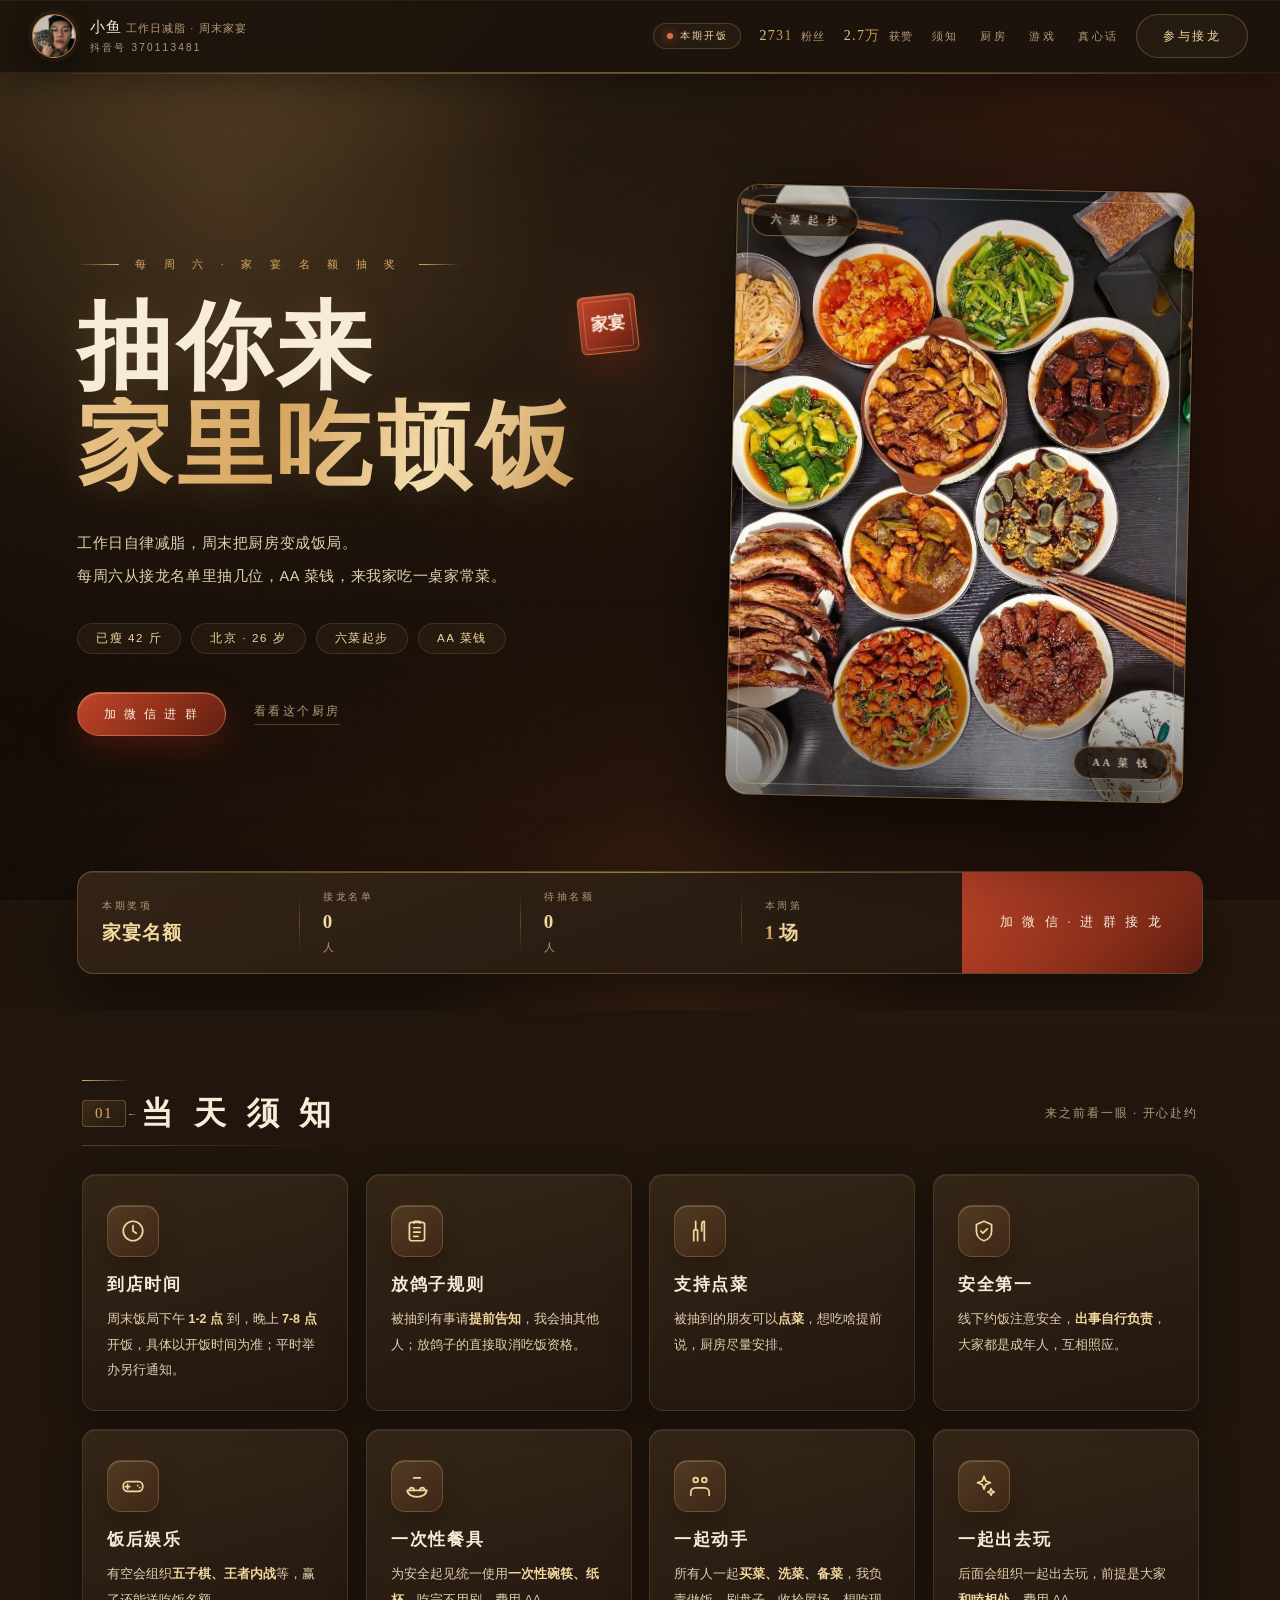
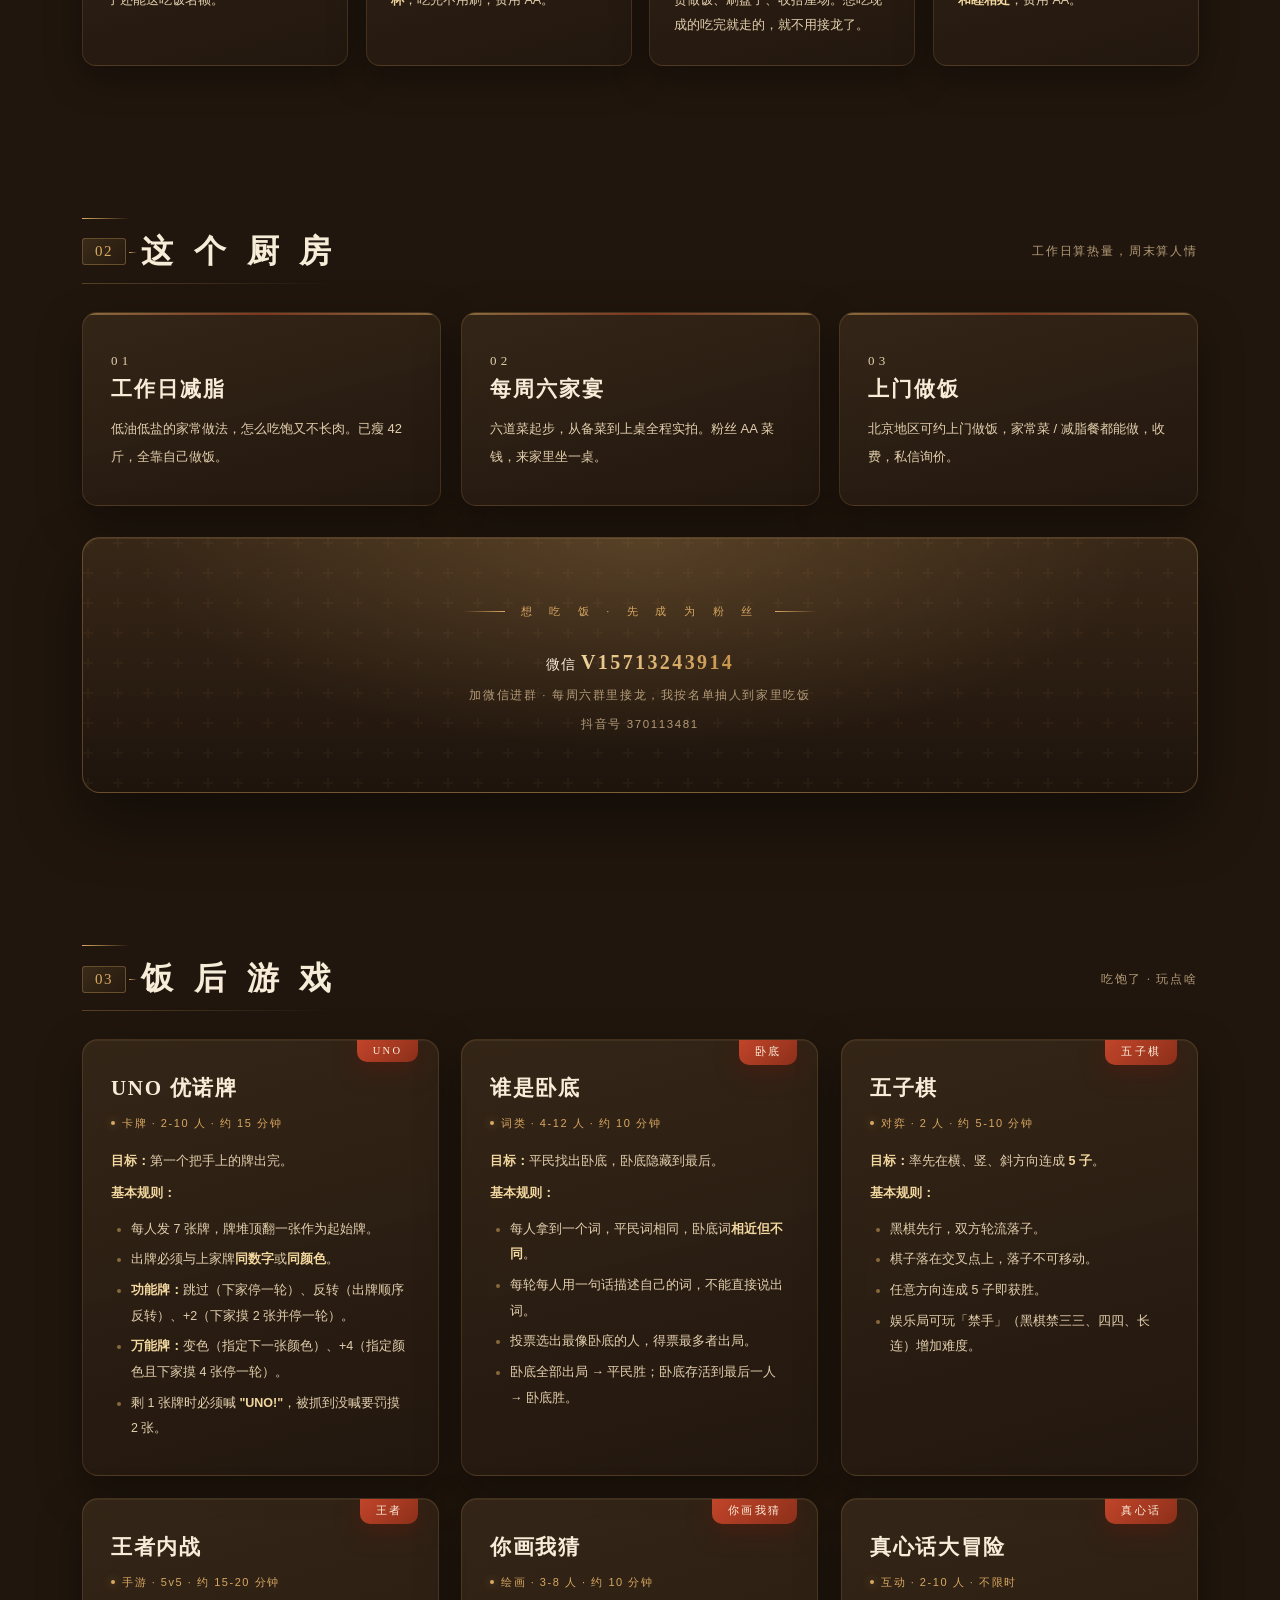
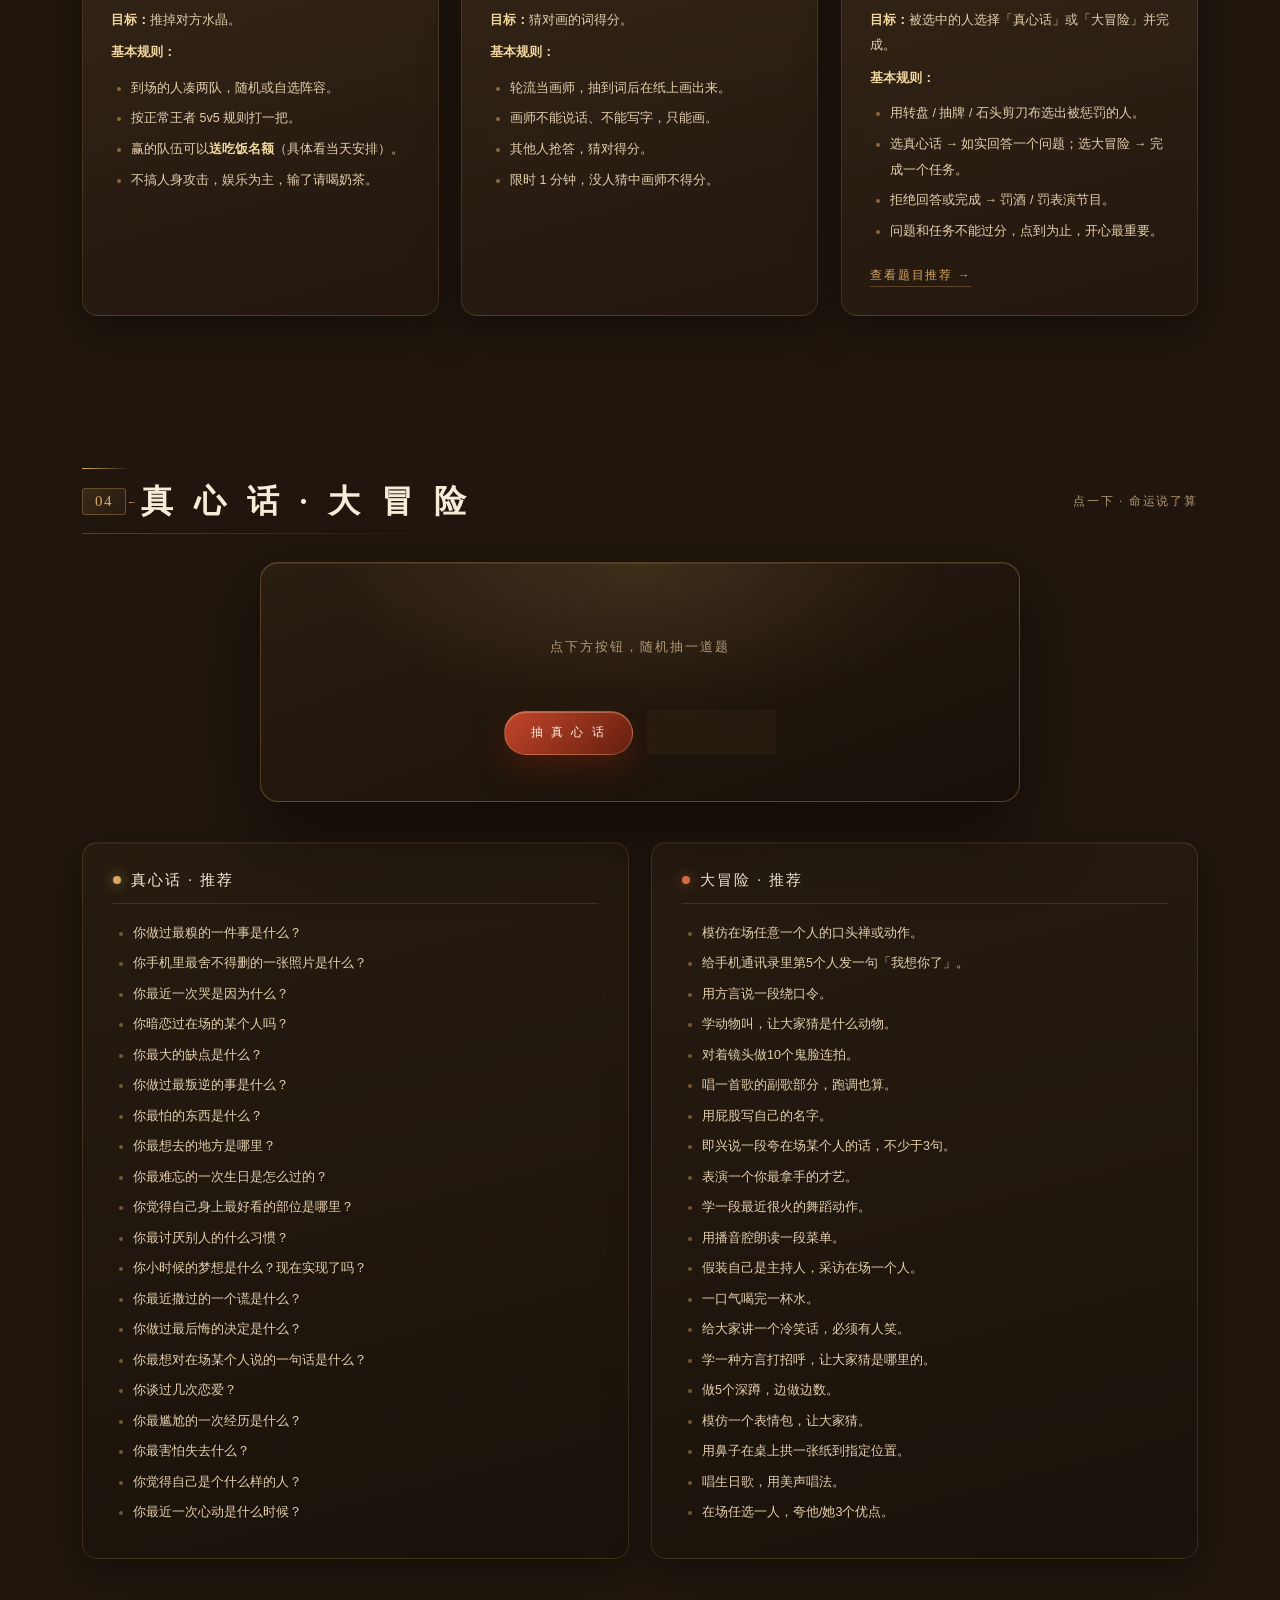
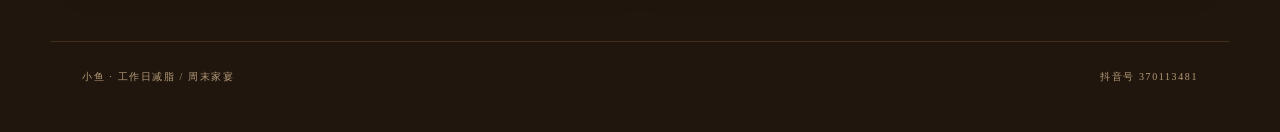
==== commit bb0b64cc: "v5.16 金龙播放不再抢帧，视频文件一字未动、清晰度不变 - 视频层原来叠着三重逐帧合成：screen 混合 + 双层遮罩（radial 叠 linear 并做 intersect）+ contra" ====
--- a/index.html
+++ b/index.html
@@ -40,7 +40,7 @@
 <meta name="apple-mobile-web-app-capable" content="yes" />
 <meta name="apple-mobile-web-app-status-bar-style" content="black-translucent" />
 
-<link rel="stylesheet" href="style.css?v=65" />
+<link rel="stylesheet" href="style.css?v=66" />
 </head>
 <body>
 
--- a/style.css
+++ b/style.css
@@ -1661,22 +1661,21 @@
 /* 金龙视频层：黑底经 screen 混合融入金黑背景，压在卡片之下（龙在卡片背后腾跃） */
 .bs-dragon-video{
   position:absolute;left:50%;top:47%;
-  width:min(88vw,1180px);aspect-ratio:16/9;
+  width:min(86vw,1040px);aspect-ratio:16/9;
   transform:translate(-50%,-50%);
   z-index:1;pointer-events:none;
   opacity:0;transition:opacity .55s ease;
   mix-blend-mode:screen;
-  filter:contrast(1.32) brightness(1.05);
-  -webkit-mask-image:radial-gradient(ellipse 96% 92% at 50% 46%,#000 28%,rgba(0,0,0,.62) 58%,rgba(0,0,0,.2) 76%,transparent 88%),
-    linear-gradient(180deg,#000 62%,rgba(0,0,0,.55) 84%,transparent 97%);
-  -webkit-mask-composite:source-in;
-  mask-image:radial-gradient(ellipse 96% 92% at 50% 46%,#000 28%,rgba(0,0,0,.62) 58%,rgba(0,0,0,.2) 76%,transparent 88%),
-    linear-gradient(180deg,#000 62%,rgba(0,0,0,.55) 84%,transparent 97%);
-  mask-composite:intersect;
+  filter:contrast(1.28);
+  -webkit-mask-image:radial-gradient(ellipse 94% 100% at 50% 46%,#000 36%,rgba(0,0,0,.62) 64%,rgba(0,0,0,.2) 82%,transparent 96%);
+  mask-image:radial-gradient(ellipse 94% 100% at 50% 46%,#000 36%,rgba(0,0,0,.62) 64%,rgba(0,0,0,.2) 82%,transparent 96%);
 }
 .bs-dragon-video.play{opacity:1}
-/* 播放中若出现缓冲卡顿，自动去掉滤镜链，减少每帧合成开销 */
-.bs-dragon-video.lowfx{filter:none}
+/* 播放中若出现缓冲或掉帧，卸掉滤镜与遮罩，只留 screen 混合，最省合成开销 */
+.bs-dragon-video.lowfx{filter:none;-webkit-mask-image:none;mask-image:none}
+/* 金龙播放期间冻结背景旋转与星屑：此刻龙与卡片是唯一动态源，避免多路动画抢帧 */
+body.dragon-run .bs-rays,
+body.dragon-run .bs-stardust i{animation-play-state:paused}
 
 /* 竖屏手机：16:9 视频按宽度放大铺满上半屏，两侧超出裁掉，龙才够大够醒目 */
 @media (max-width:900px){
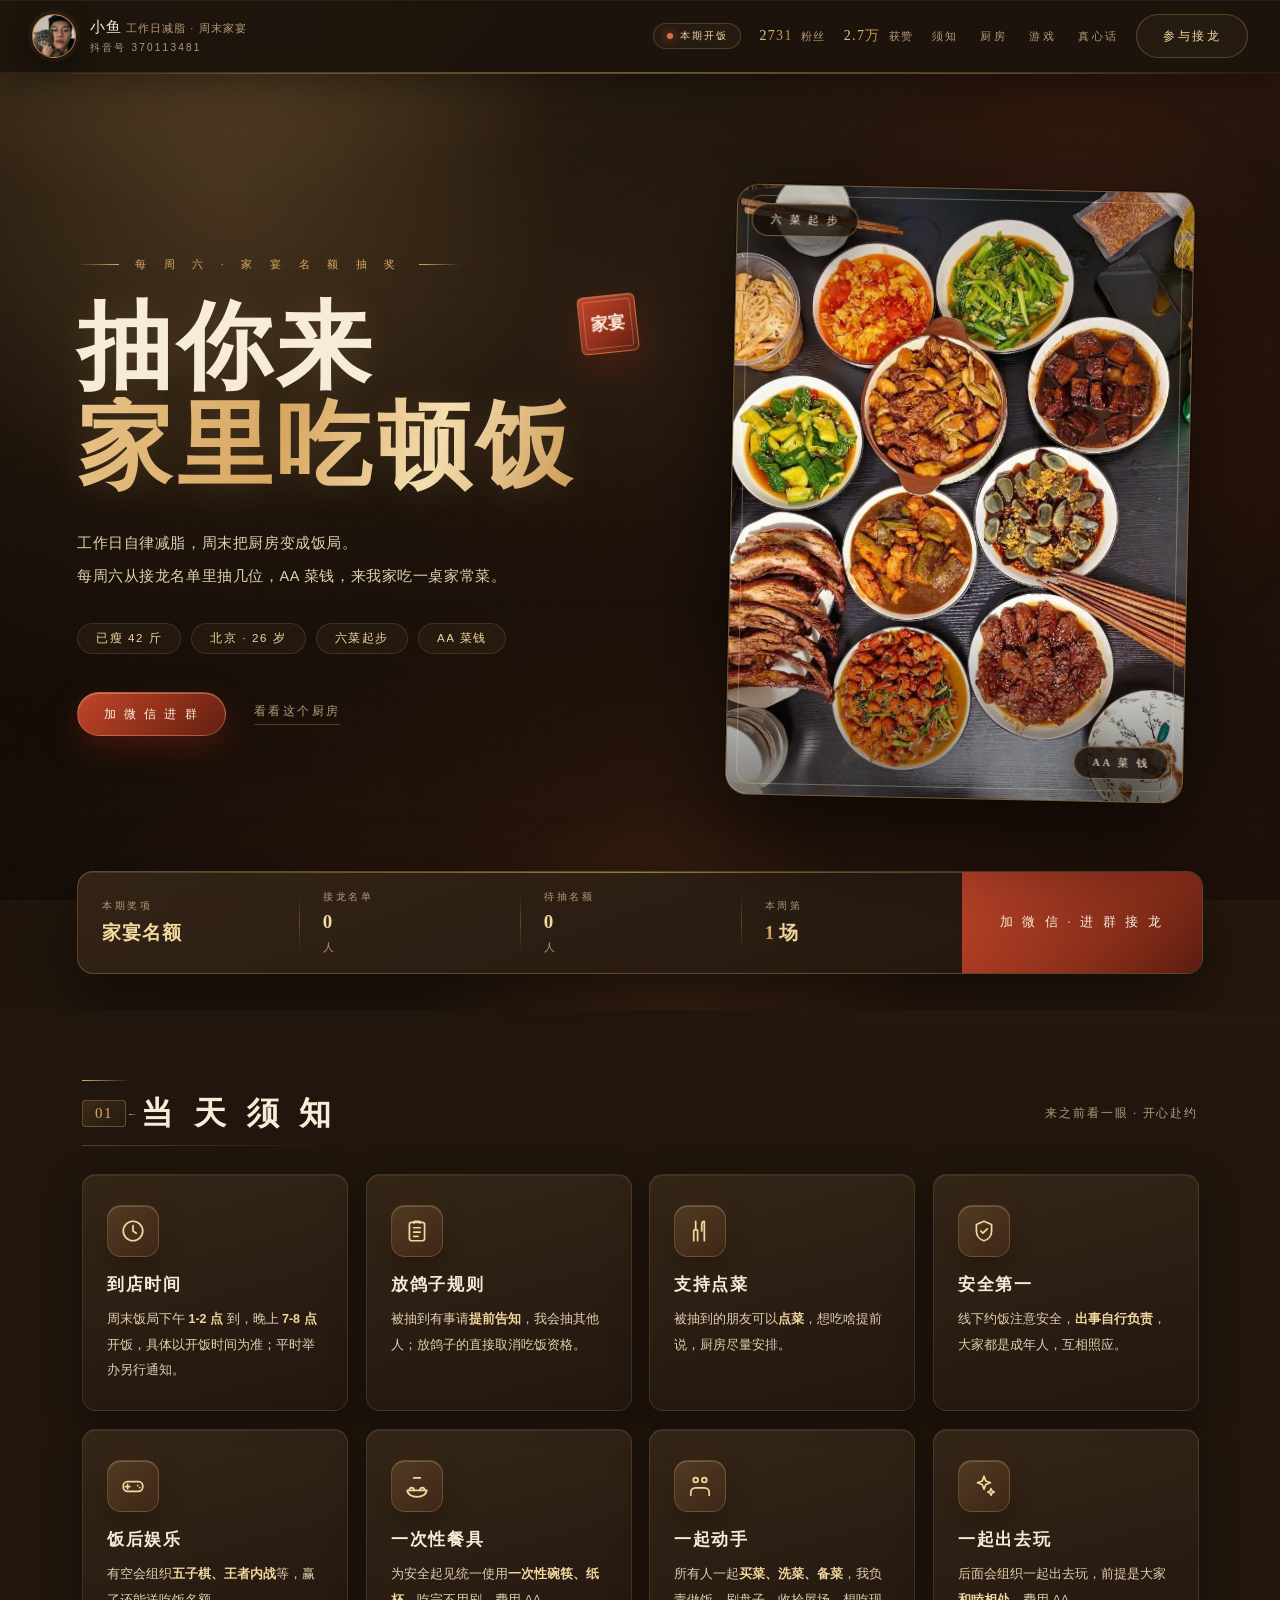
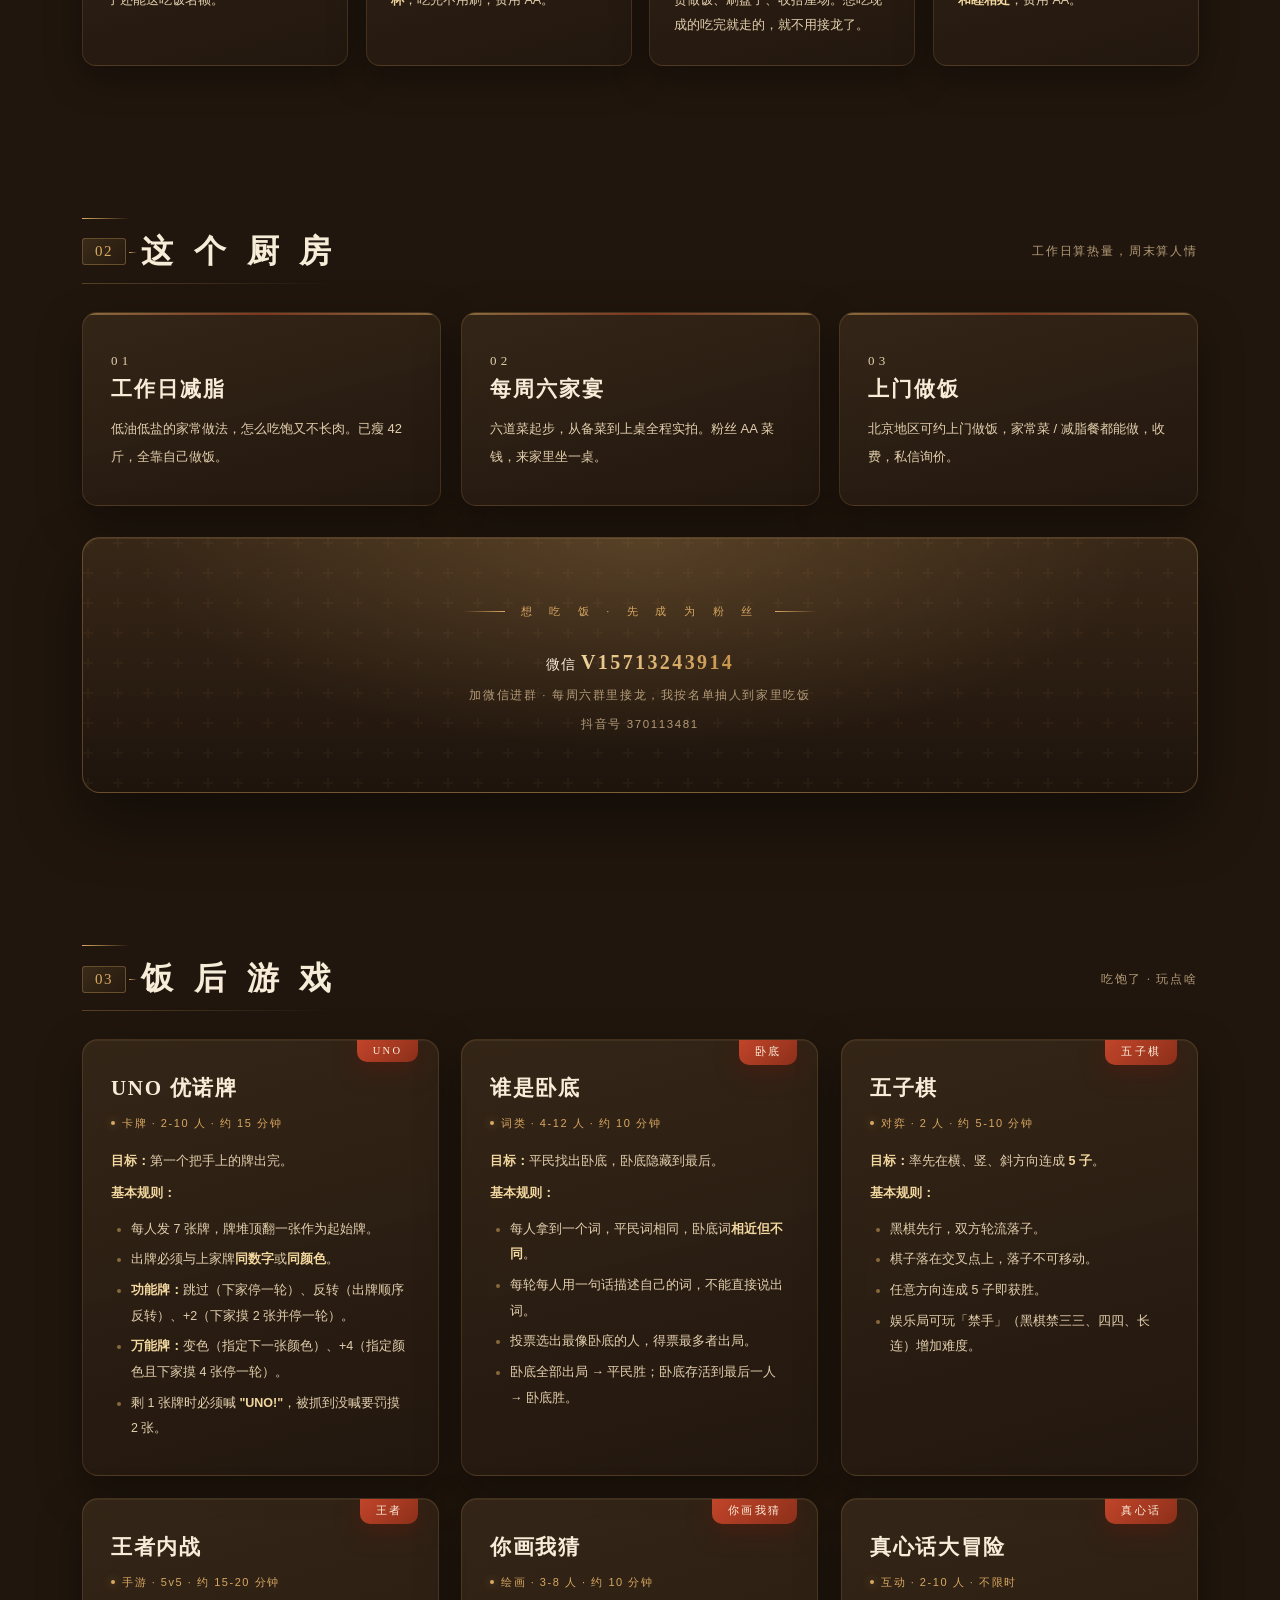
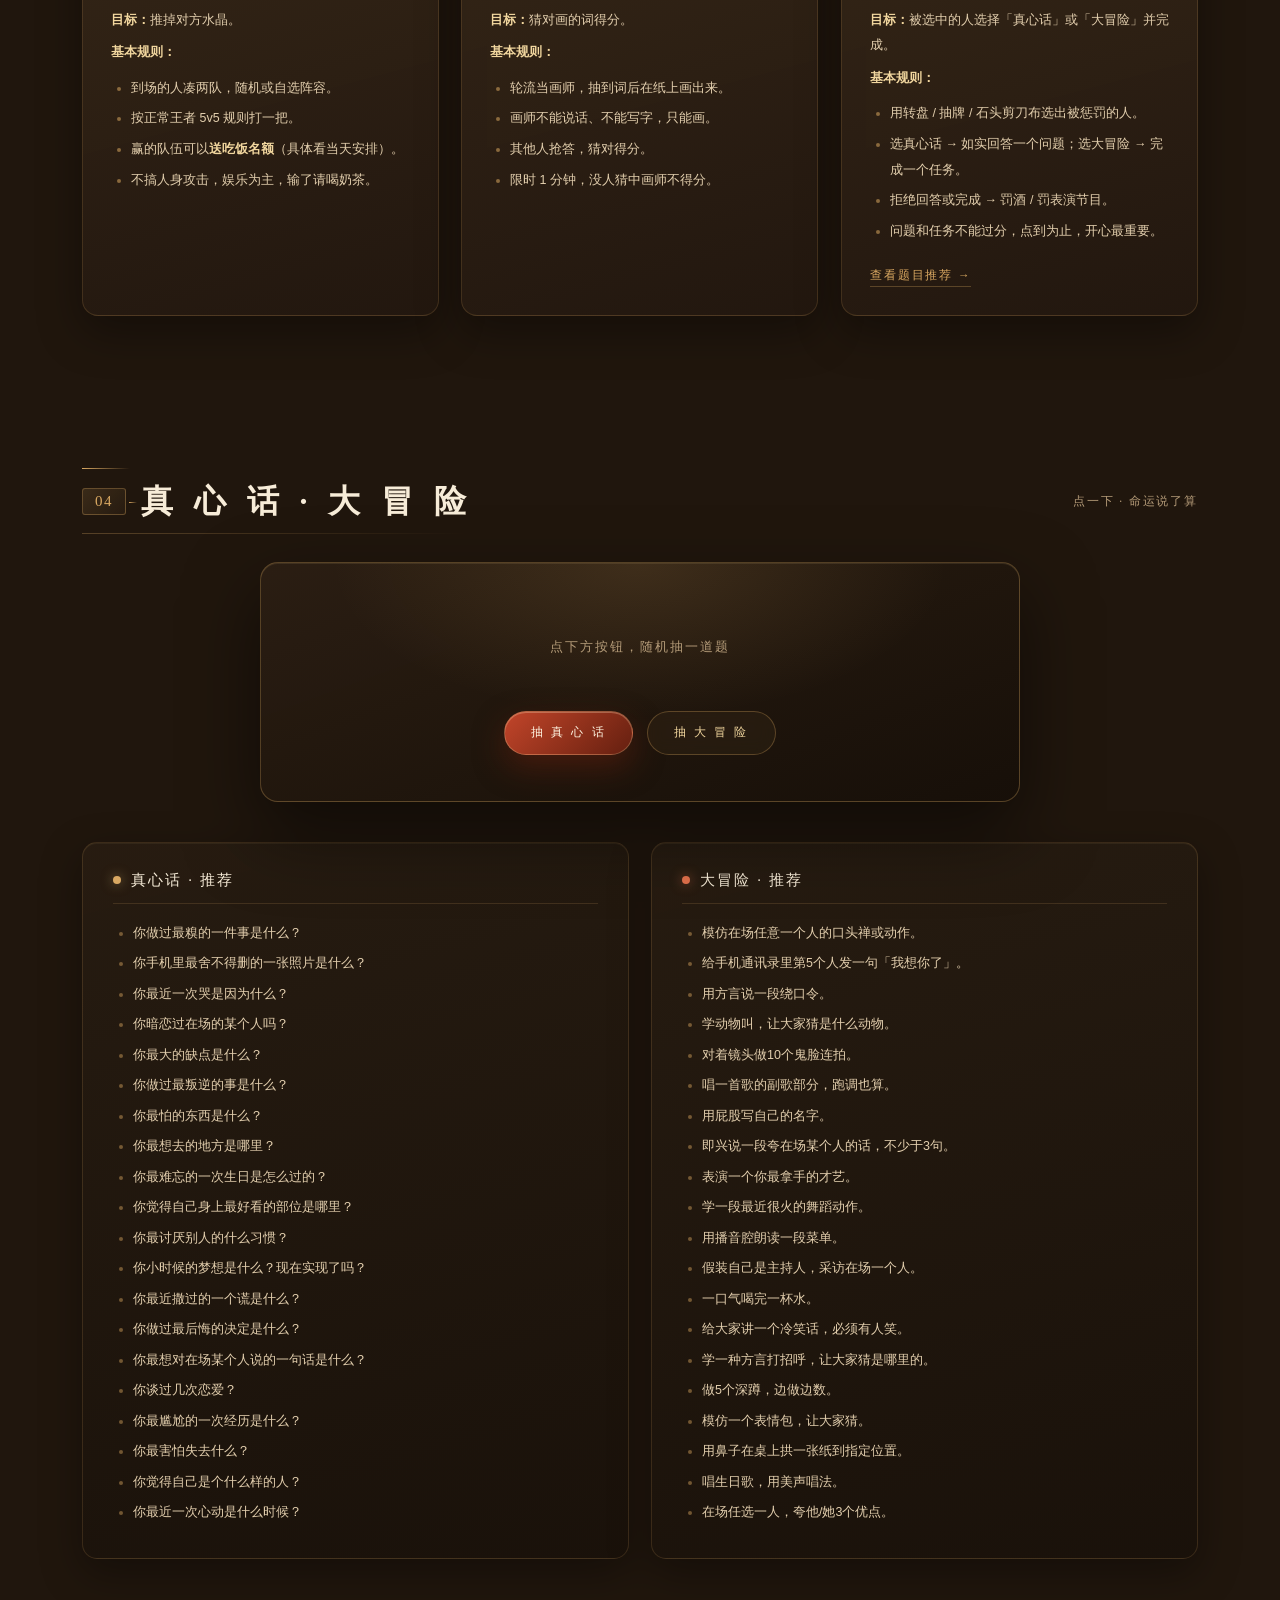
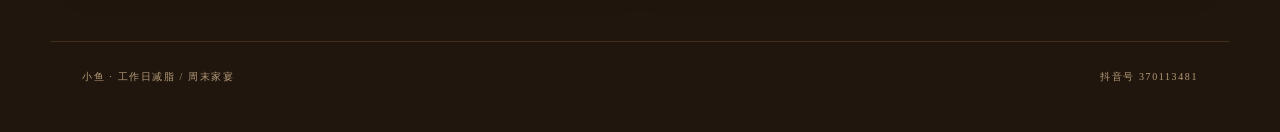
==== commit c0a5e061: "v5.17 再砍龙播放时的并行负载 - 移除 canvas 上的中心龙珠径向渐变填充（每帧 190px 圆填充，2.6 秒持续开销），只留一道冲击环与星芒 - 彩屑数量从每张卡 46 降到 22，星芒" ====
--- a/index.html
+++ b/index.html
@@ -40,7 +40,7 @@
 <meta name="apple-mobile-web-app-capable" content="yes" />
 <meta name="apple-mobile-web-app-status-bar-style" content="black-translucent" />
 
-<link rel="stylesheet" href="style.css?v=66" />
+<link rel="stylesheet" href="style.css?v=67" />
 </head>
 <body>
 
--- a/style.css
+++ b/style.css
@@ -1661,7 +1661,7 @@
 /* 金龙视频层：黑底经 screen 混合融入金黑背景，压在卡片之下（龙在卡片背后腾跃） */
 .bs-dragon-video{
   position:absolute;left:50%;top:47%;
-  width:min(86vw,1040px);aspect-ratio:16/9;
+  width:min(78vw,920px);aspect-ratio:16/9;
   transform:translate(-50%,-50%);
   z-index:1;pointer-events:none;
   opacity:0;transition:opacity .55s ease;
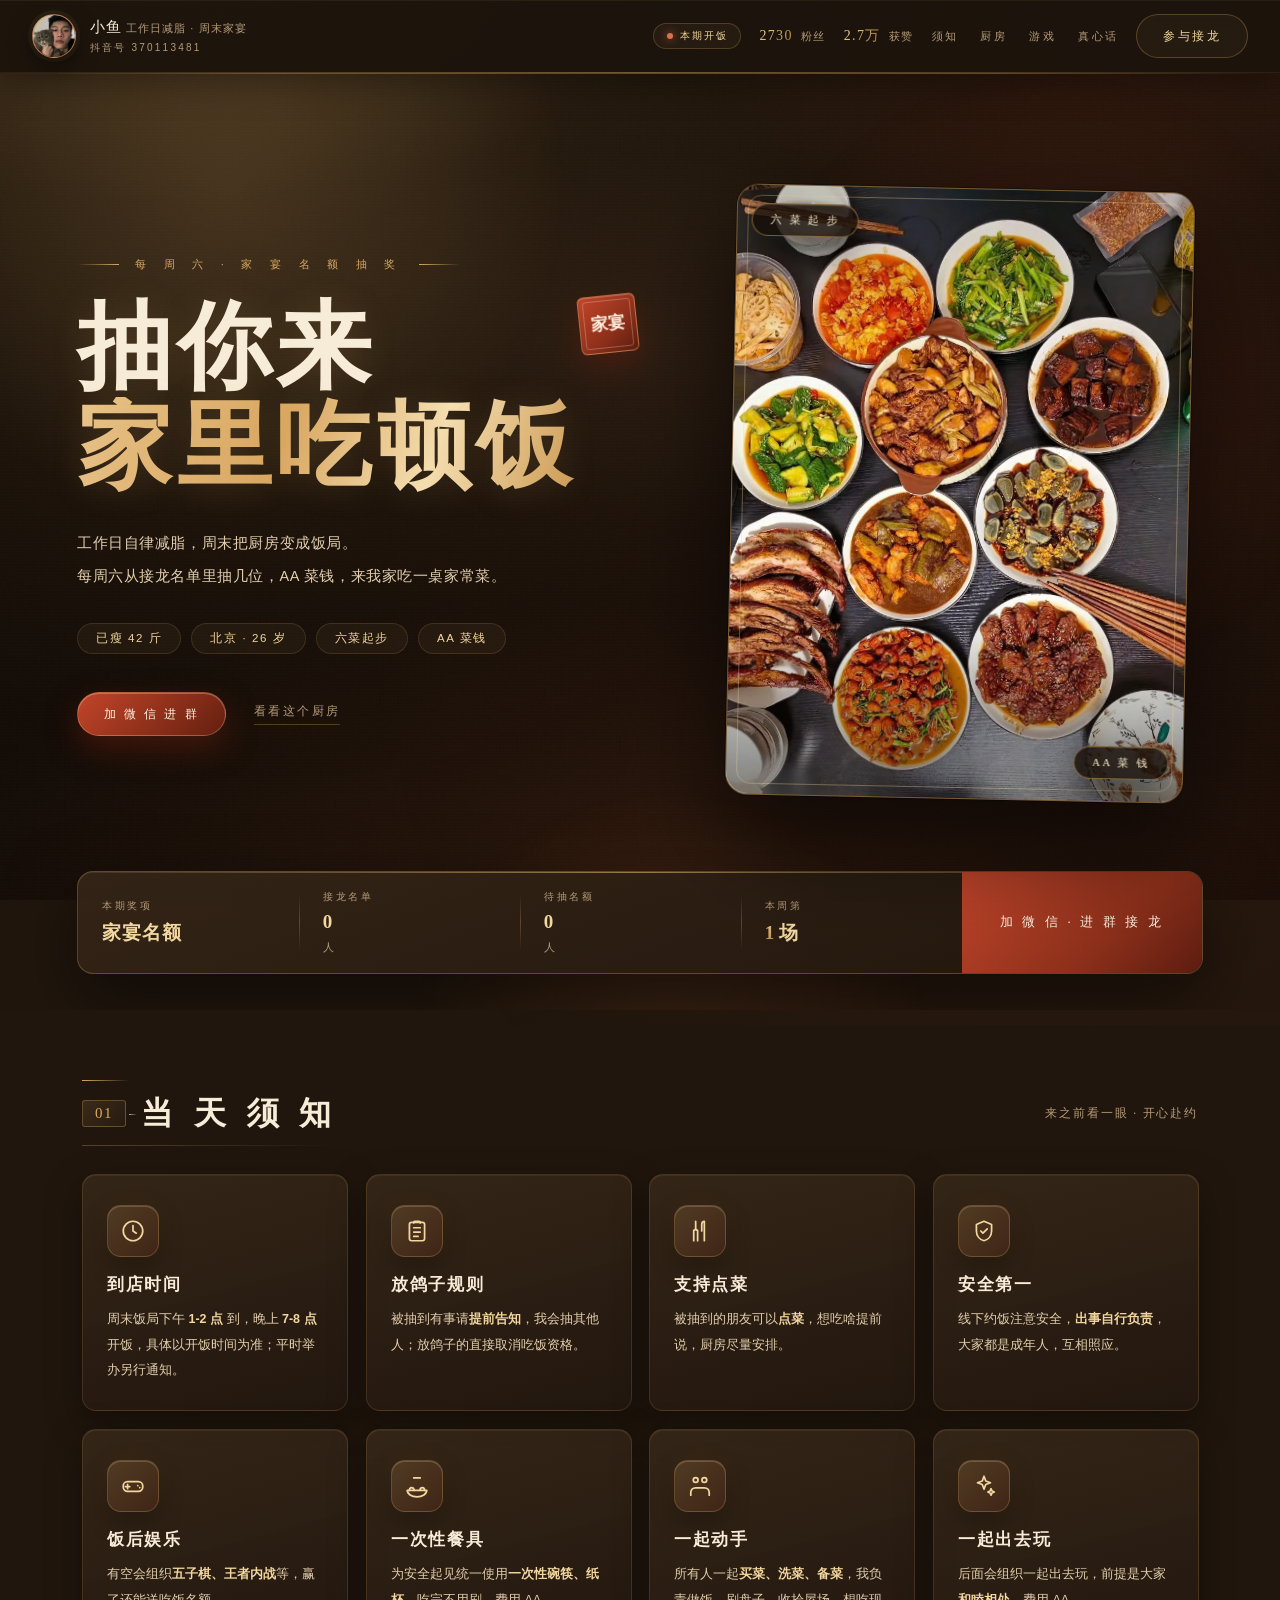
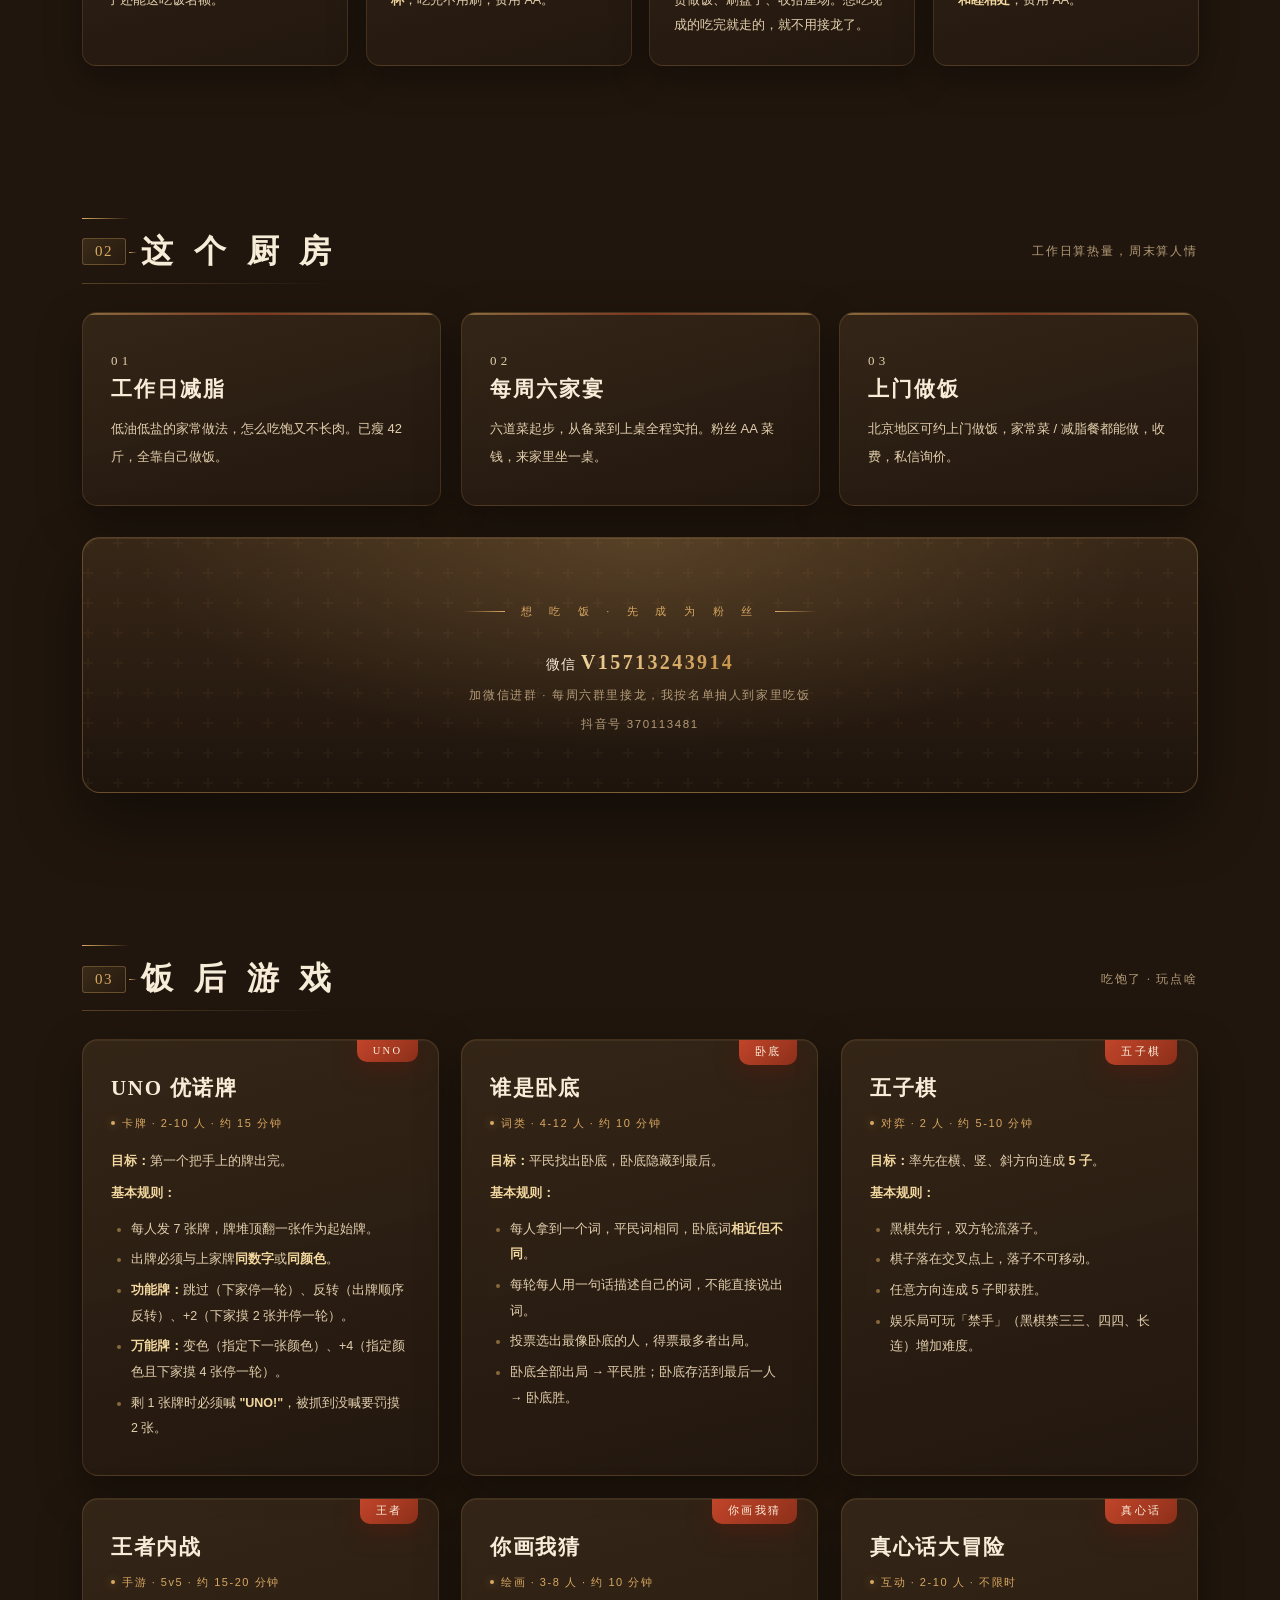
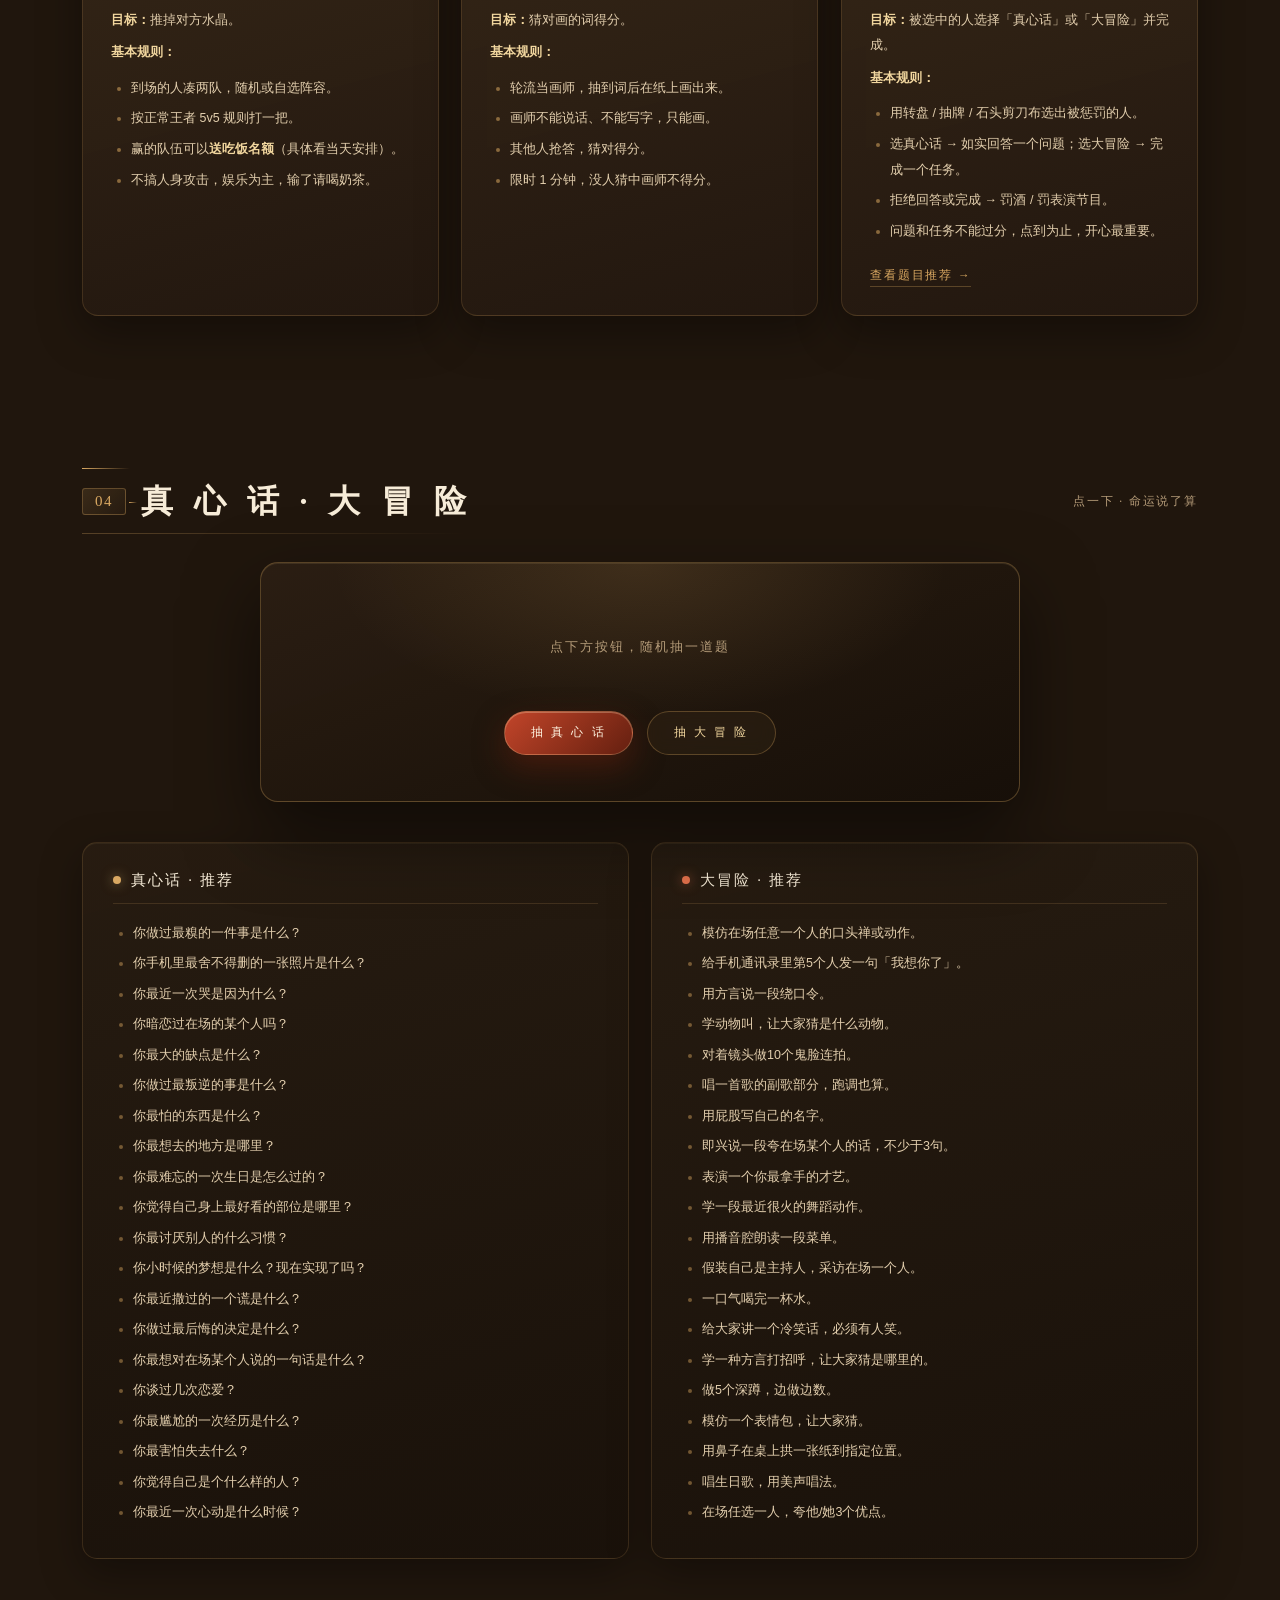
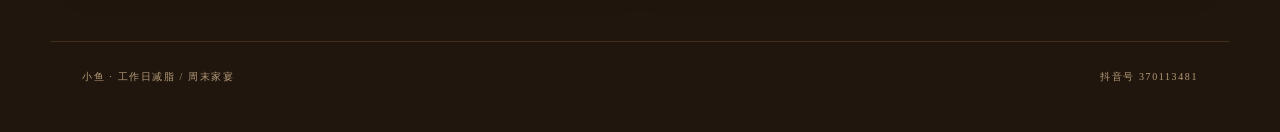
==== commit d9879d13: "v5.19 开奖延时统一登记，关屏即清 提前关掉大屏时，龙与特效的延时任务原本还会在后台继续跑，可能重新把龙拉出来并冻结背景。 - 开奖流程里所有 setTimeout 改为统一登记，抽奖开始与关屏时" ====
--- a/index.html
+++ b/index.html
@@ -40,7 +40,7 @@
 <meta name="apple-mobile-web-app-capable" content="yes" />
 <meta name="apple-mobile-web-app-status-bar-style" content="black-translucent" />
 
-<link rel="stylesheet" href="style.css?v=67" />
+<link rel="stylesheet" href="style.css?v=69" />
 </head>
 <body>
 
--- a/style.css
+++ b/style.css
@@ -1659,23 +1659,25 @@
 
 /* ================= v5.3 金龙掠场 ================= */
 /* 金龙视频层：黑底经 screen 混合融入金黑背景，压在卡片之下（龙在卡片背后腾跃） */
+/* 对比度与四边羽化已经烘焙进 mp4 本身，这一层只剩 screen 混合：
+   不再给视频挂 filter / mask-image —— 那两层会让浏览器每帧多走两遍合成，
+   低配核显上直接掉到 10 帧以下，看起来就是「龙卡住」。 */
 .bs-dragon-video{
   position:absolute;left:50%;top:47%;
   width:min(78vw,920px);aspect-ratio:16/9;
   transform:translate(-50%,-50%);
   z-index:1;pointer-events:none;
   opacity:0;transition:opacity .55s ease;
+  background:#000;
   mix-blend-mode:screen;
-  filter:contrast(1.28);
-  -webkit-mask-image:radial-gradient(ellipse 94% 100% at 50% 46%,#000 36%,rgba(0,0,0,.62) 64%,rgba(0,0,0,.2) 82%,transparent 96%);
-  mask-image:radial-gradient(ellipse 94% 100% at 50% 46%,#000 36%,rgba(0,0,0,.62) 64%,rgba(0,0,0,.2) 82%,transparent 96%);
 }
 .bs-dragon-video.play{opacity:1}
-/* 播放中若出现缓冲或掉帧，卸掉滤镜与遮罩，只留 screen 混合，最省合成开销 */
-.bs-dragon-video.lowfx{filter:none;-webkit-mask-image:none;mask-image:none}
-/* 金龙播放期间冻结背景旋转与星屑：此刻龙与卡片是唯一动态源，避免多路动画抢帧 */
+/* 兼容旧兜底逻辑：出现掉帧时不再需要卸滤镜（滤镜已烘焙），这里只保留占位 */
+.bs-dragon-video.lowfx{background:#000}
+/* 金龙播放期间冻结背景旋转、星屑与四角星芒：此刻龙与卡片是唯一动态源，避免多路动画抢帧 */
 body.dragon-run .bs-rays,
-body.dragon-run .bs-stardust i{animation-play-state:paused}
+body.dragon-run .bs-stardust i,
+body.dragon-run .bs-star{animation-play-state:paused}
 
 /* 竖屏手机：16:9 视频按宽度放大铺满上半屏，两侧超出裁掉，龙才够大够醒目 */
 @media (max-width:900px){
@@ -1709,10 +1711,12 @@
   z-index:0;pointer-events:none;
   transform:translate(-140%,0) scale(.82);
   opacity:0;
-  transition:opacity .45s ease;
+  transition:opacity .45s ease,transform .6s cubic-bezier(.2,.86,.24,1);
   mix-blend-mode:screen;
   filter:drop-shadow(0 0 20px rgba(242,215,159,.6)) drop-shadow(0 10px 54px rgba(194,69,42,.4));
 }
+/* 视频不可用/未就绪时的兜底：静态金龙持续显形，而不是飞一下就消失 */
+.bs-dragon.show{opacity:.95;transform:translate(-50%,-6%) scale(1)}
 /* 视频接管时把静态金龙隐去；视频结束或失败再回来当底纹 */
 .bs-dragon.hide{opacity:0}
 .bs-dragon.fly{animation:dragonFly 2.5s cubic-bezier(.2,.86,.24,1) both}
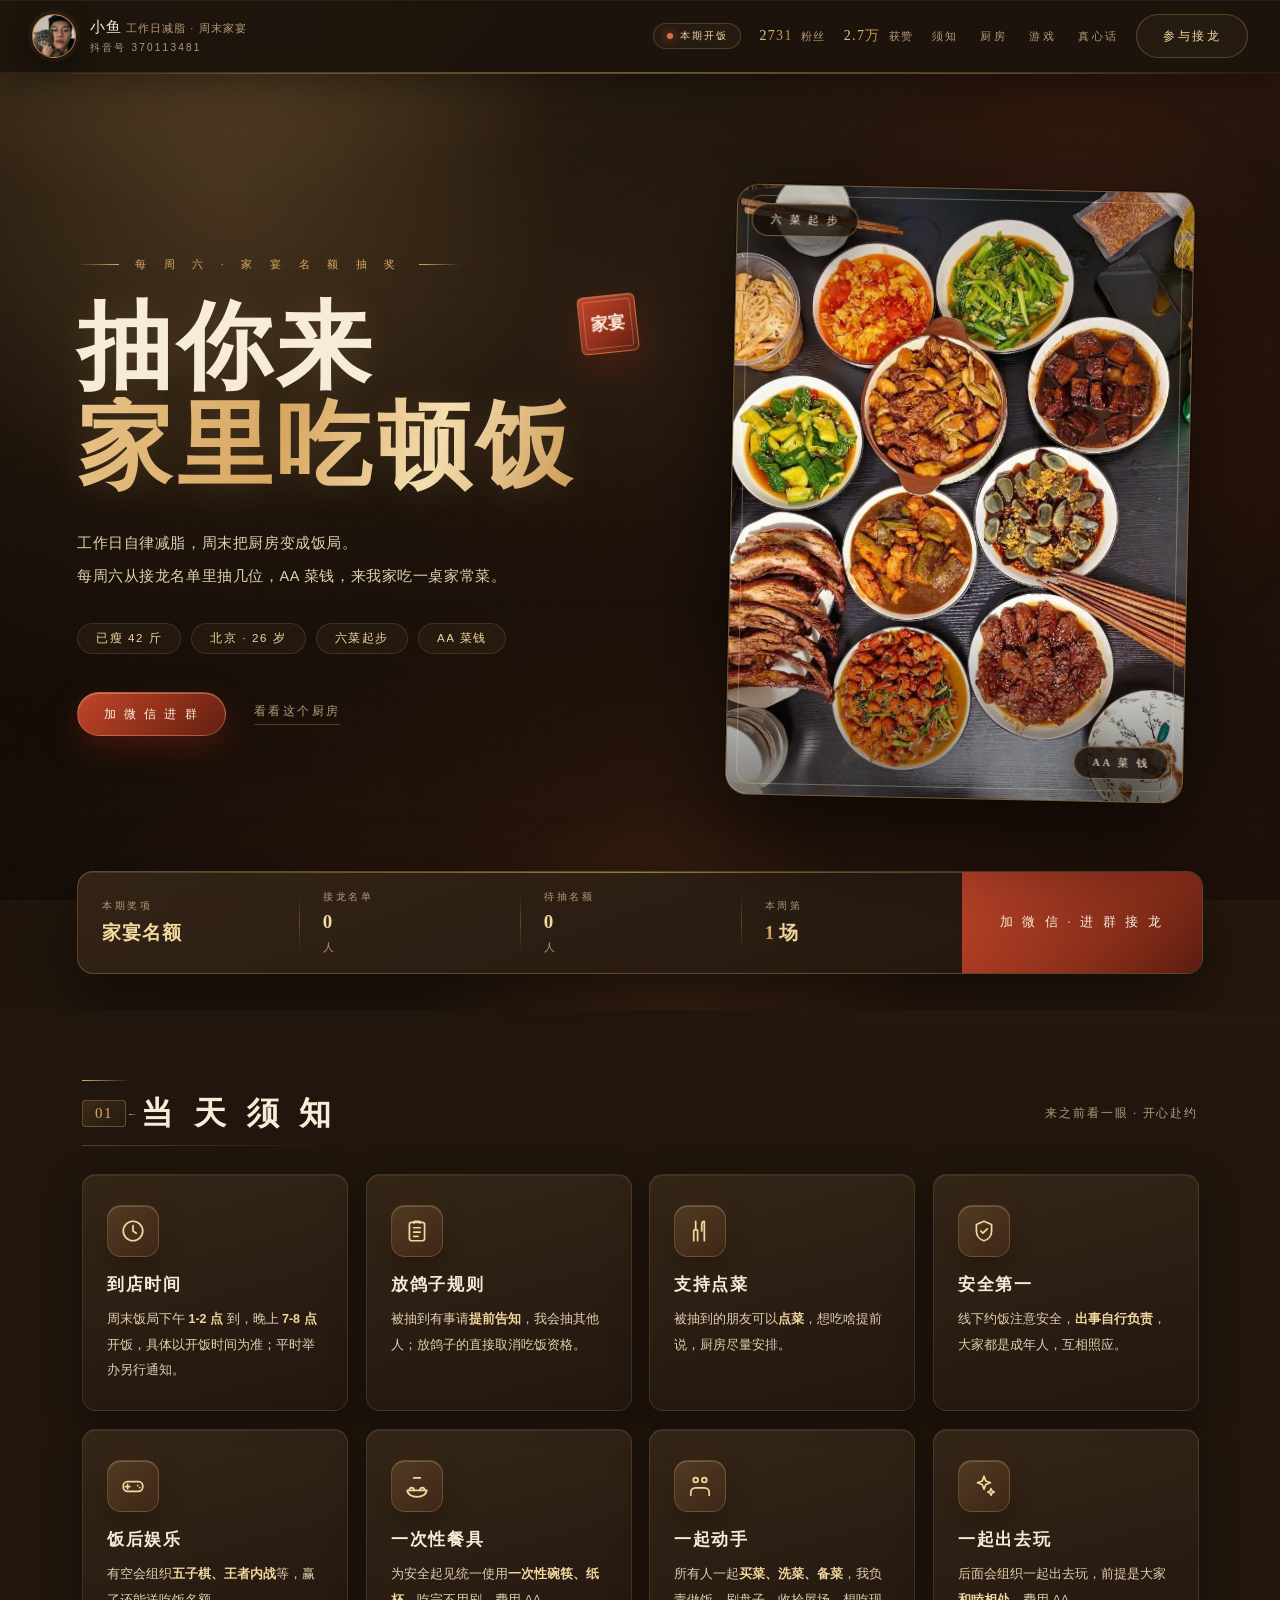
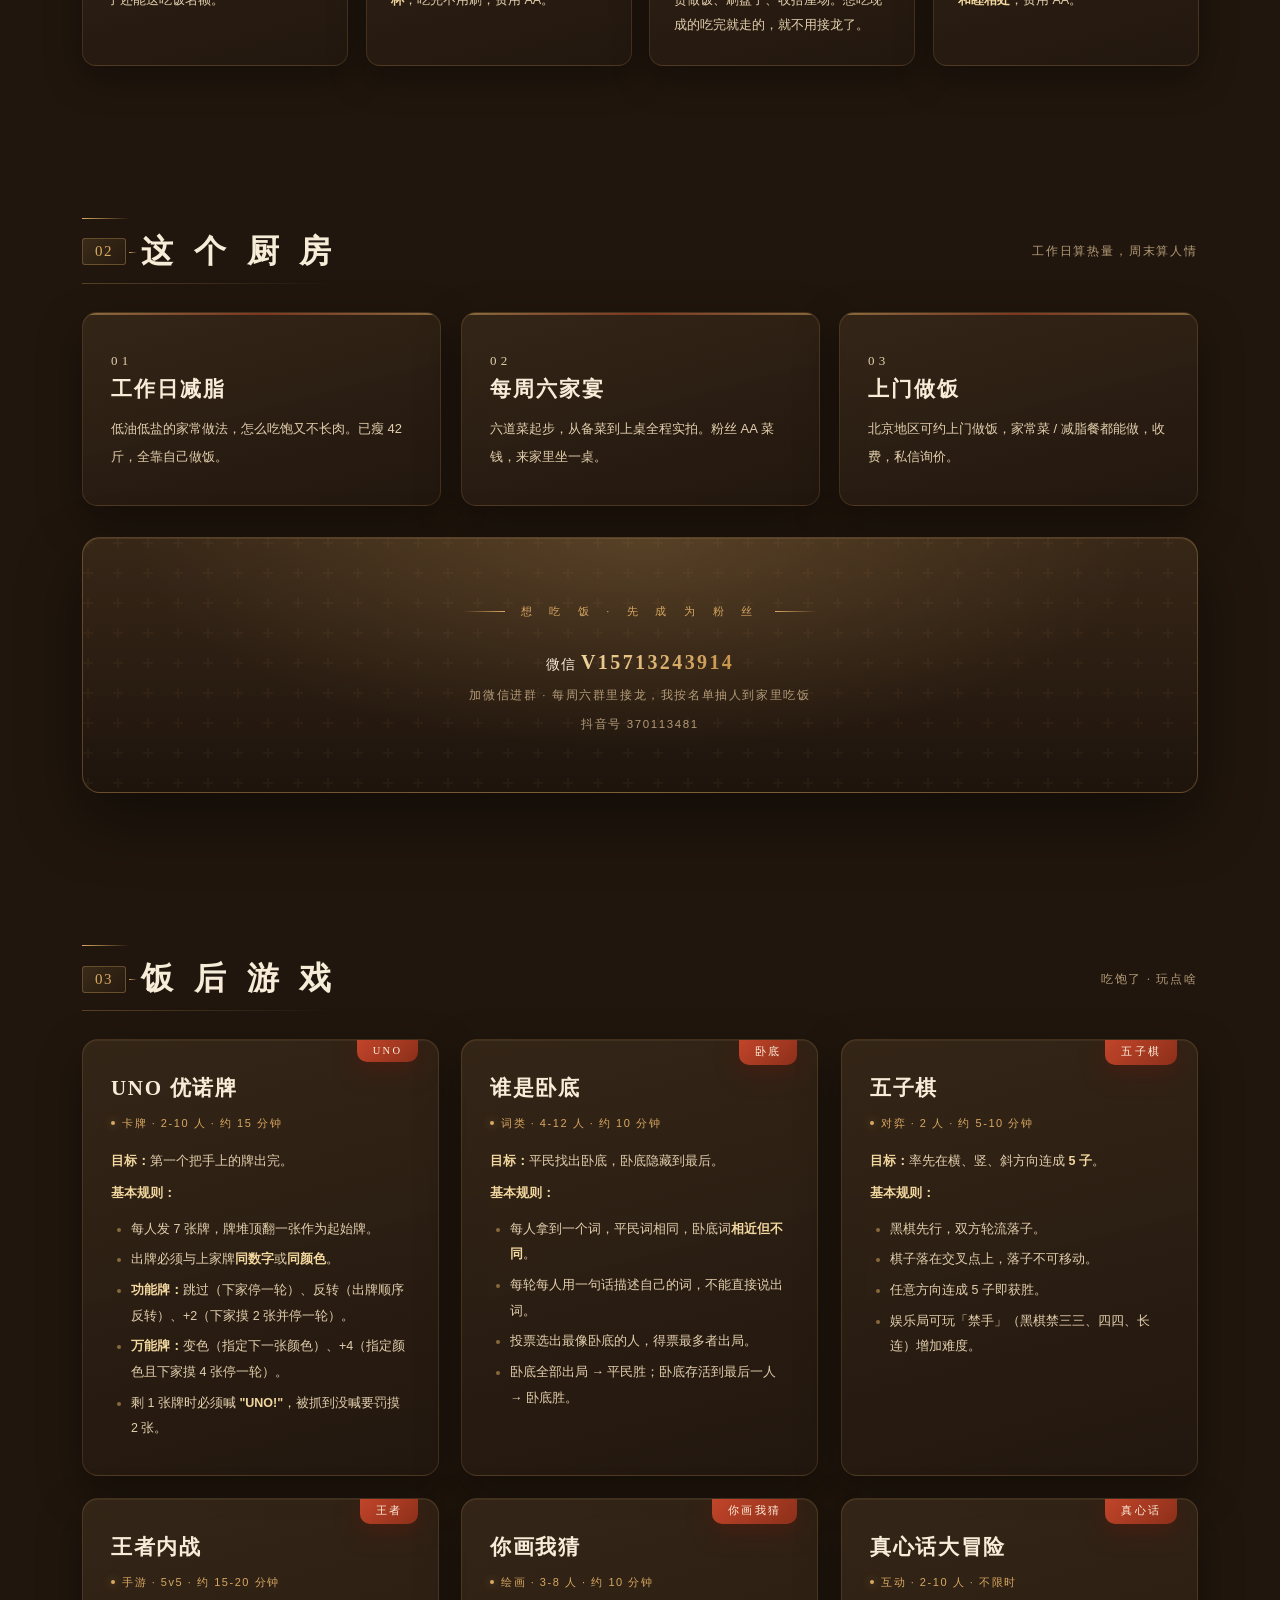
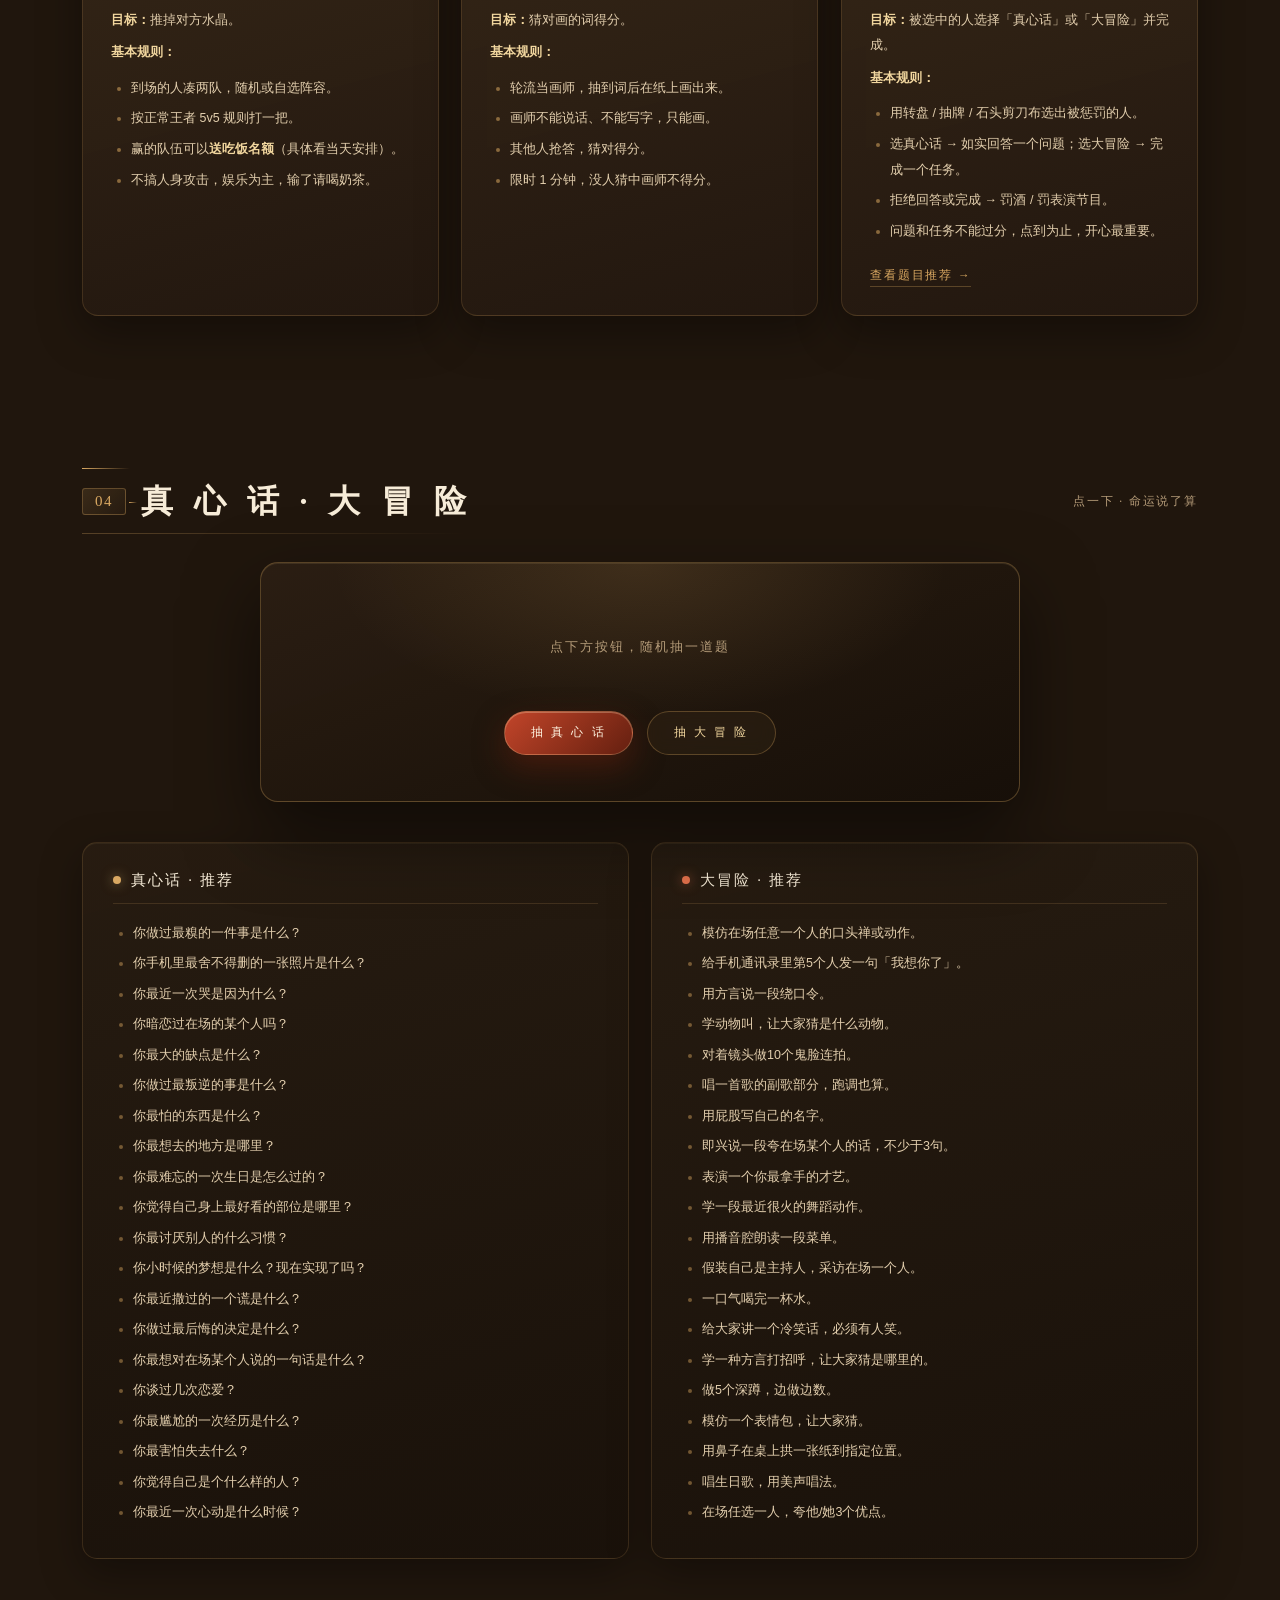
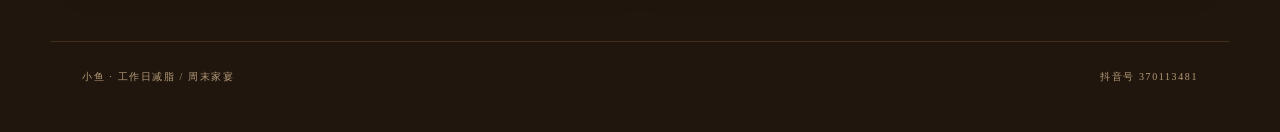
==== commit ff405583: "v5.20 龙变静态的元凶：帧率体检误判 + 减少动效藏了视频 检查发现两处会直接把金龙视频废掉，让它变成一张不动的图： - 开播后的帧率体检拿 requestVideoFrameCallback 的" ====
--- a/index.html
+++ b/index.html
@@ -40,7 +40,7 @@
 <meta name="apple-mobile-web-app-capable" content="yes" />
 <meta name="apple-mobile-web-app-status-bar-style" content="black-translucent" />
 
-<link rel="stylesheet" href="style.css?v=69" />
+<link rel="stylesheet" href="style.css?v=70" />
 </head>
 <body>
 
--- a/style.css
+++ b/style.css
@@ -1729,9 +1729,10 @@
   78%{opacity:.96;transform:translate(24%,-15%) scale(1.01) rotate(2deg)}
   100%{opacity:0;transform:translate(132%,-24%) scale(.94) rotate(4deg)}
 }
+/* 减少动效只关掉装饰动画；金龙视频是开奖内容本身，绝不能被这一条藏起来 ——
+   否则系统一开「减少动画」，开奖就只剩一张不动的龙图，等于整段仪式没了 */
 @media (prefers-reduced-motion:reduce){
   .bs-dragon{animation:none!important}
-  .bs-dragon-video{display:none}
 }
 
 /* ================= v5.3.1 金龙视频层压底 ================= */
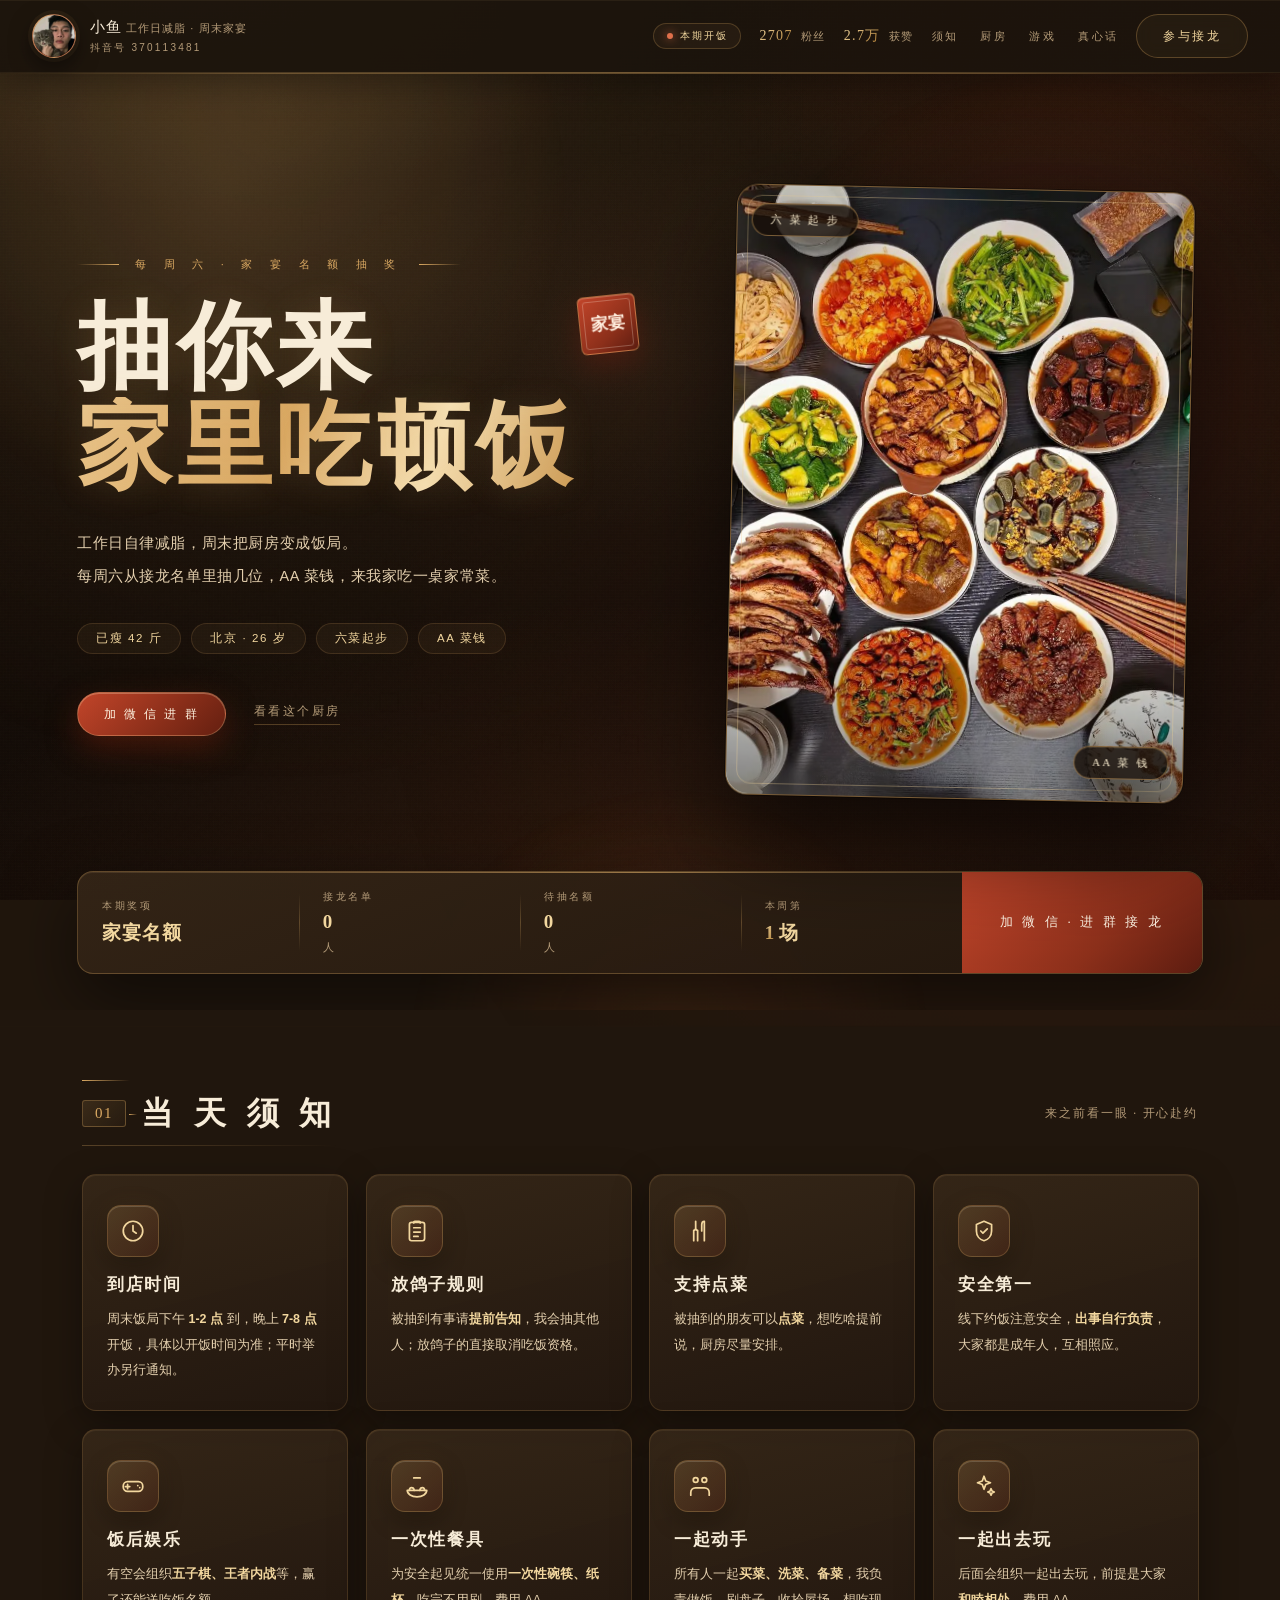
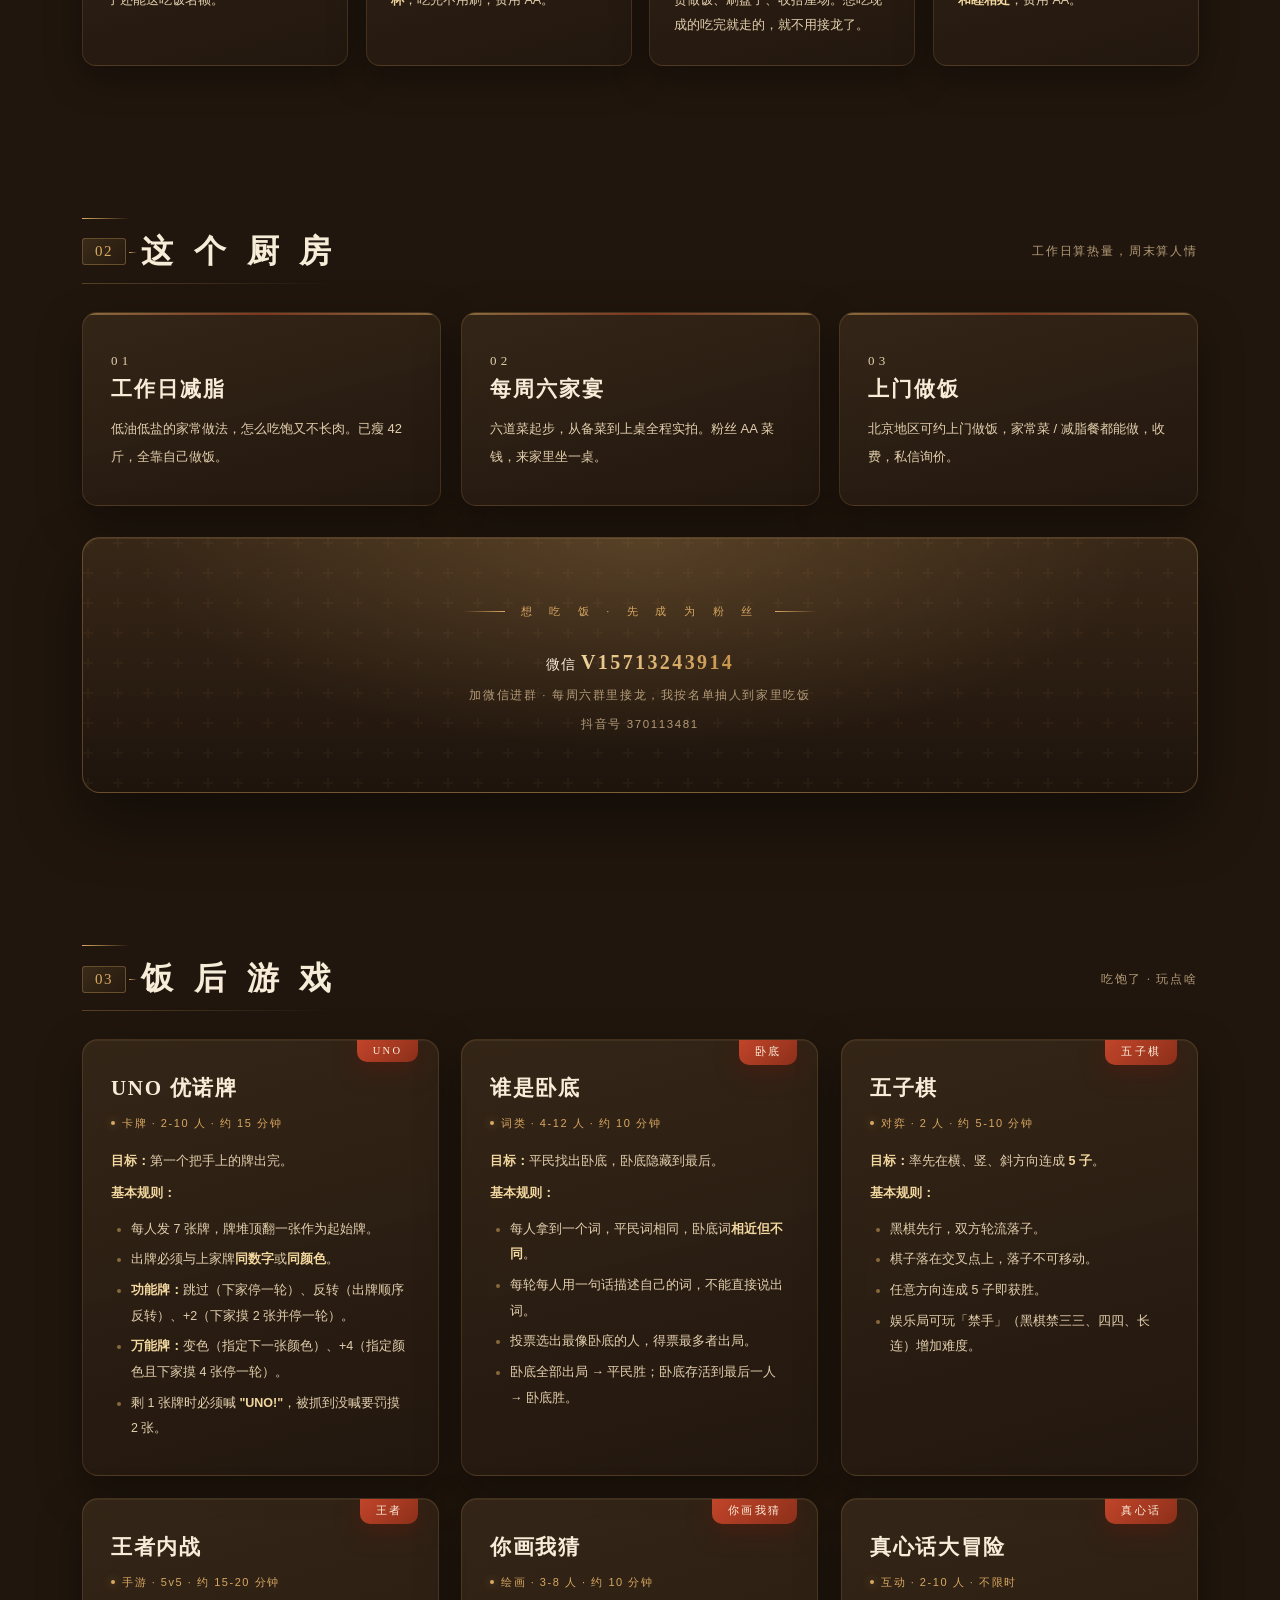
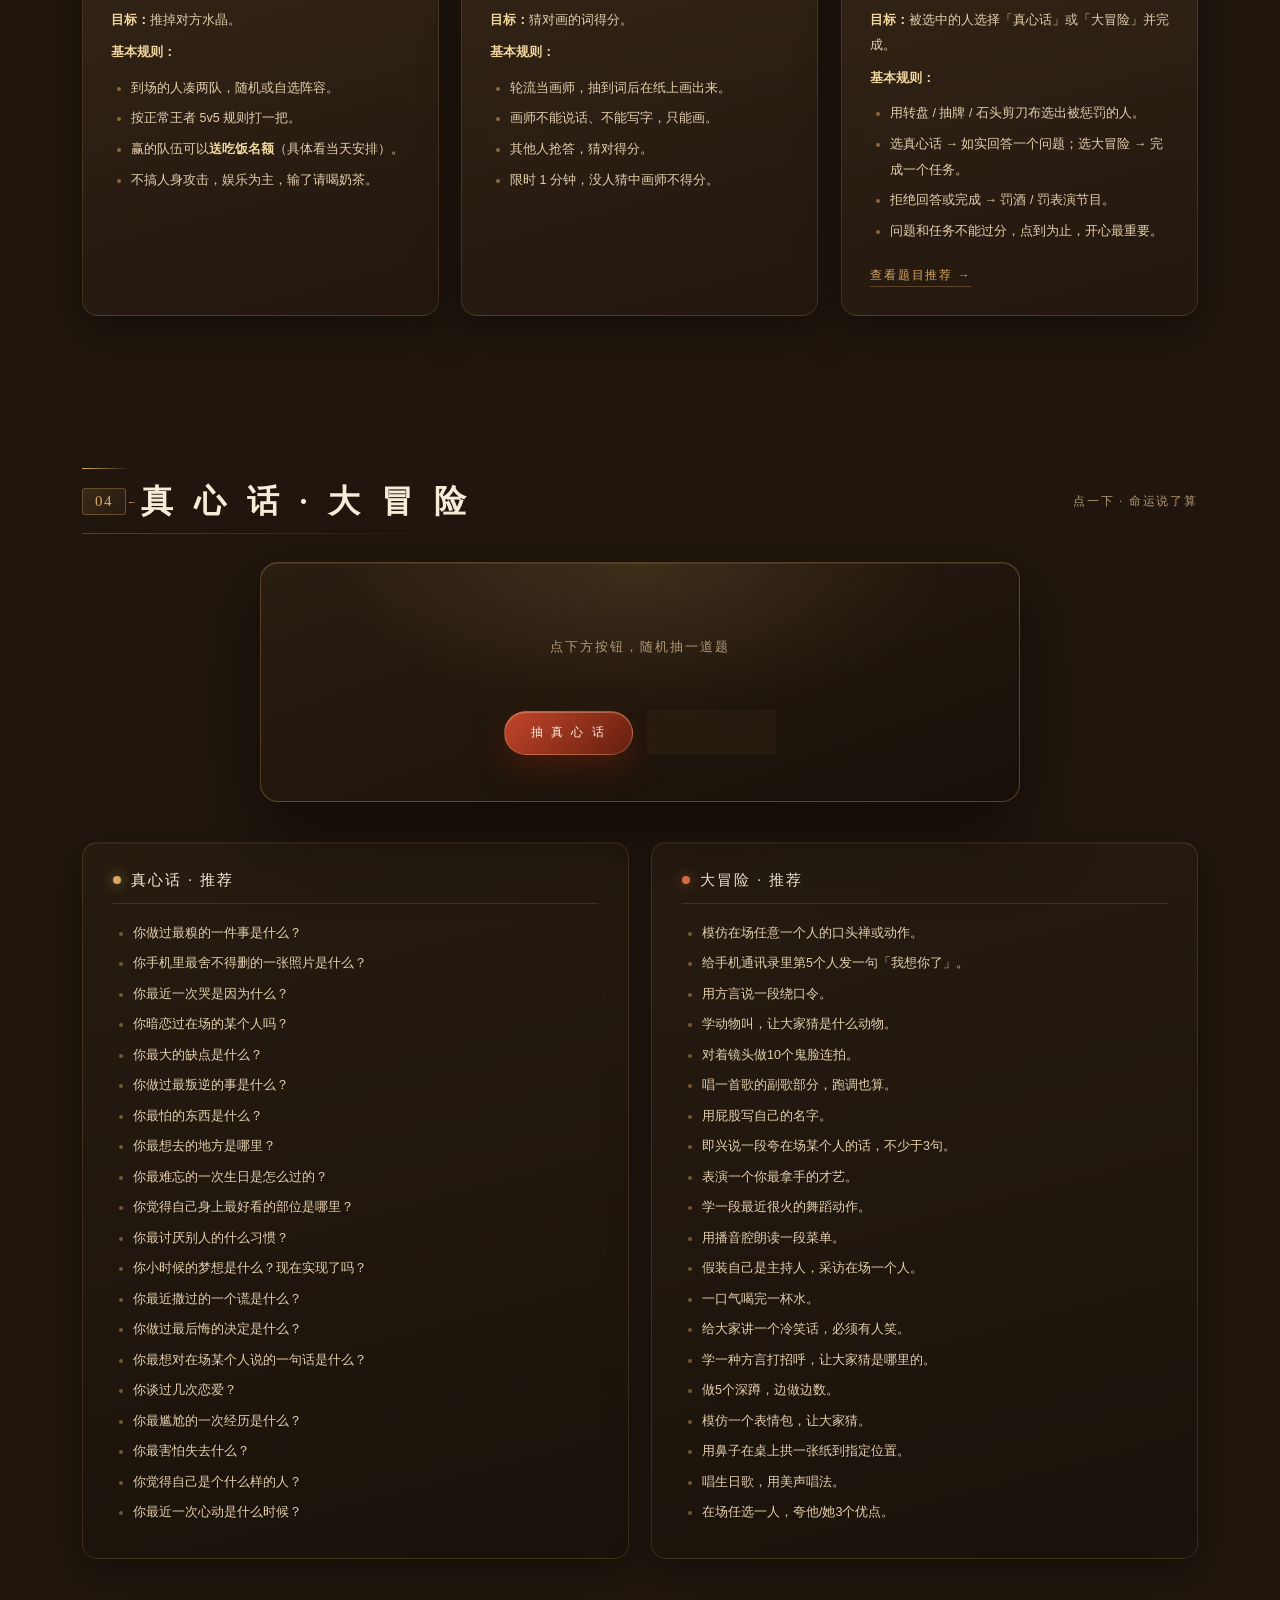
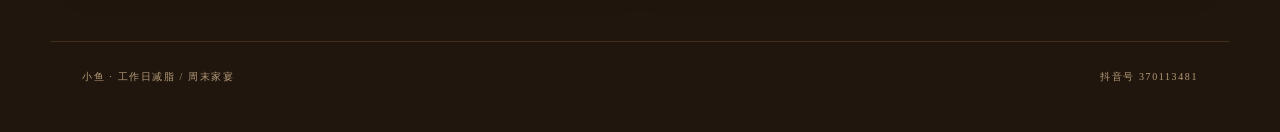
==== commit 3e6c9400: "v5.22 龙卡顿收口：撤掉三个整屏动画、压掉逐帧滤镜、大屏期间停掉底层页面 这一版不再动视频：分辨率、码率、帧率一律不变，龙还是那条 720p H.264。  卡的三个真源头，都是「动的背景」跟「s" ====
--- a/index.html
+++ b/index.html
@@ -40,7 +40,7 @@
 <meta name="apple-mobile-web-app-capable" content="yes" />
 <meta name="apple-mobile-web-app-status-bar-style" content="black-translucent" />
 
-<link rel="stylesheet" href="style.css?v=70" />
+<link rel="stylesheet" href="style.css?v=72" />
 </head>
 <body>
 
--- a/style.css
+++ b/style.css
@@ -1014,7 +1014,6 @@
   background:#0a0604;
   display:flex;align-items:center;justify-content:center;
   padding:clamp(14px,2.4vw,34px);
-  animation:bsIn .55s cubic-bezier(.2,.9,.3,1);
 }
 .bigscreen[hidden]{display:none}
 @keyframes bsIn{from{transform:scale(1.02);opacity:0}to{transform:scale(1);opacity:1}}
@@ -1137,9 +1136,10 @@
   transform:rotate(-3deg);
   animation:stampIn .56s cubic-bezier(.2,1.25,.35,1) both;
 }
+/* 印章砸落：靠缩放与旋转做出砸感，不用 blur —— 模糊滤镜在卡片密集落下时会逐帧重绘 */
 @keyframes stampIn{
-  0%{opacity:0;transform:rotate(-14deg) scale(2.4);filter:blur(6px)}
-  62%{opacity:1;transform:rotate(-3deg) scale(.93);filter:blur(0)}
+  0%{opacity:0;transform:rotate(-14deg) scale(2.4)}
+  62%{opacity:1;transform:rotate(-3deg) scale(.93)}
   100%{opacity:1;transform:rotate(-3deg) scale(1)}
 }
 .bs-no{
@@ -1194,7 +1194,7 @@
   background:rgba(20,13,8,.94);color:#fff3e2;
   font-size:12px;letter-spacing:.18em;
   box-shadow:0 18px 48px rgba(0,0,0,.5),inset 0 1px 0 rgba(240,212,154,.14);
-  backdrop-filter:blur(10px);border:1px solid rgba(217,168,98,.24);
+  border:1px solid rgba(217,168,98,.24);
   opacity:0;pointer-events:none;transition:all .35s cubic-bezier(.2,1.2,.4,1);
 }
 .toast.show{opacity:1;transform:translate(-50%,0)}
@@ -1469,12 +1469,11 @@
   100%{opacity:0;transform:scale(1.3)}
 }
 
-/* 卡片：3D 翻入、落地回弹 */
+/* 卡片：翻入、落地回弹。不再常驻 will-change / preserve-3d：
+   transform 动画本身就会自动提升合成层，常驻只会让六张卡一直各占一层 */
 .bs-card{
   animation:cardIn2 1s cubic-bezier(.16,1.02,.28,1) both;
   animation-delay:var(--d,0s);
-  transform-style:preserve-3d;
-  will-change:transform,opacity;
 }
 @keyframes cardIn2{
   0%{opacity:0;transform:perspective(1200px) translateY(70px) rotateX(32deg) scale(.88)}
@@ -1486,8 +1485,8 @@
 .bs-card::after{
   content:"";position:absolute;inset:0;z-index:0;pointer-events:none;border-radius:inherit;
   background:radial-gradient(120% 96% at 50% 0%,rgba(240,212,154,.16),rgba(217,168,98,.05) 52%,transparent 72%);
-  animation:cardHalo 3.8s ease-in-out 1 both;
-  animation-delay:calc(var(--d,0s) + .55s);
+  animation:cardHalo 1.5s ease-out 1 both;
+  animation-delay:calc(var(--d,0s) + .45s);
 }
 @keyframes cardHalo{0%{opacity:.45}55%{opacity:1}100%{opacity:.72}}/* 落位后一道键光横掠 */
 .bs-sheen{
@@ -1527,14 +1526,16 @@
   74%{transform:rotate(-3deg) scale(1.07)}
   100%{transform:rotate(-3deg) scale(1)}
 }
-/* 文字层级依次上浮 */
-.bs-prize{animation:riseIn .68s cubic-bezier(.16,1,.3,1) both;animation-delay:.06s}
-.bs-label{animation:riseIn .68s cubic-bezier(.16,1,.3,1) both;animation-delay:.16s}
-.bs-head{animation:riseIn .7s ease-out both;animation-delay:.02s}
-.bs-foot{animation:riseIn .8s ease-out both;animation-delay:.28s}
+/* 文字层级依次上浮 —— 全部等到金龙播完（4.3 秒后）才登场，
+   龙腾跃的那段时间画面里只允许有龙，文字不许跟它抢帧 */
+.bs-prize{animation:riseIn .68s cubic-bezier(.16,1,.3,1) both;animation-delay:4.34s}
+.bs-label{animation:riseIn .68s cubic-bezier(.16,1,.3,1) both;animation-delay:4.44s}
+.bs-head{animation:riseIn .7s ease-out both;animation-delay:4.3s}
+.bs-foot{animation:riseIn .8s ease-out both;animation-delay:4.56s}
+/* 文字上浮不再带 blur：模糊滤镜是逐帧重绘，正好压在龙的尾巴上 */
 @keyframes riseIn{
-  from{opacity:0;transform:translateY(12px);filter:blur(6px)}
-  to{opacity:1;transform:none;filter:blur(0)}
+  from{opacity:0;transform:translateY(10px)}
+  to{opacity:1;transform:none}
 }
 .bs-body{overflow-x:hidden}
 
@@ -1615,6 +1616,11 @@
   animation:topFlow 8.5s linear infinite;
 }
 @keyframes topFlow{from{background-position:-110% 0}to{background-position:110% 0}}
+/* 大屏打开时，下面的抽奖台整块不再参与绘制，顶栏那条无限流动的金线也停掉：
+   它们虽然被不透明大屏盖住，浏览器照样会为它们留出合成开销 */
+body.big-open .host-top,
+body.big-open .host-main{visibility:hidden}
+body.big-open .host-top::after{animation:none!important}
 @media (prefers-reduced-motion:reduce){
   .host-top::after{animation:none!important;background-position:50% 0}
 }
@@ -1667,8 +1673,7 @@
   width:min(78vw,920px);aspect-ratio:16/9;
   transform:translate(-50%,-50%);
   z-index:1;pointer-events:none;
-  opacity:0;transition:opacity .55s ease;
-  background:#000;
+  opacity:0;transition:opacity .3s linear;
   mix-blend-mode:screen;
 }
 .bs-dragon-video.play{opacity:1}
@@ -1684,10 +1689,6 @@
   .bs-dragon-video{
     width:min(152vw,560px);
     top:24%;
-  }
-  .bs-dragon{
-    width:min(140vw,520px);
-    top:-1%;
   }
   /* 手机两列布局：列宽可压缩，避免长名字把卡片撑出屏幕 */
   .bs-winners.n2,.bs-winners.n3,.bs-winners.n4,.bs-winners.n5,.bs-winners.n6{
@@ -1704,36 +1705,11 @@
   .bs-stamp{width:22px;height:22px;font-size:9px;top:6px;right:6px}
 }
 
-/* 降级层：视频不可用时改用静态金龙图掠场 */
-.bs-dragon{
-  position:absolute;left:50%;top:-5%;
-  width:min(74vw,1000px);aspect-ratio:2172/1086;
-  z-index:0;pointer-events:none;
-  transform:translate(-140%,0) scale(.82);
-  opacity:0;
-  transition:opacity .45s ease,transform .6s cubic-bezier(.2,.86,.24,1);
-  mix-blend-mode:screen;
-  filter:drop-shadow(0 0 20px rgba(242,215,159,.6)) drop-shadow(0 10px 54px rgba(194,69,42,.4));
-}
-/* 视频不可用/未就绪时的兜底：静态金龙持续显形，而不是飞一下就消失 */
-.bs-dragon.show{opacity:.95;transform:translate(-50%,-6%) scale(1)}
-/* 视频接管时把静态金龙隐去；视频结束或失败再回来当底纹 */
-.bs-dragon.hide{opacity:0}
-.bs-dragon.fly{animation:dragonFly 2.5s cubic-bezier(.2,.86,.24,1) both}
-.bs-dragon img{display:block;width:100%;height:100%;object-fit:contain}
-@keyframes dragonFly{
-  0%{opacity:0;transform:translate(-140%,-16%) scale(.8) rotate(-7deg)}
-  14%{opacity:.9}
-  40%{opacity:1;transform:translate(-50%,-8%) scale(1.02) rotate(0deg)}
-  56%{transform:translate(-50%,-11%) scale(1.04) rotate(1deg)}
-  78%{opacity:.96;transform:translate(24%,-15%) scale(1.01) rotate(2deg)}
-  100%{opacity:0;transform:translate(132%,-24%) scale(.94) rotate(4deg)}
-}
+/* 静态金龙层已整层移除：开奖只认会动的视频龙，不再用一张静止的图冒充。
+   连带省掉一个常驻的大图层（2172×1086 + screen 混合 + 双层 drop-shadow）。 */
+
 /* 减少动效只关掉装饰动画；金龙视频是开奖内容本身，绝不能被这一条藏起来 ——
-   否则系统一开「减少动画」，开奖就只剩一张不动的龙图，等于整段仪式没了 */
-@media (prefers-reduced-motion:reduce){
-  .bs-dragon{animation:none!important}
-}
+   否则系统一开「减少动画」，开奖就整段没了 */
 
 /* ================= v5.3.1 金龙视频层压底 ================= */
 /* 金龙在卡片背后腾跃，卡片加深底色，保证名字对比度不受金龙亮部影响 */
@@ -1748,20 +1724,15 @@
 /* ================= v5.8 开奖节奏：暗场蓄力 → 龙破空 → 名字砸落 ================= */
 /* v5.9 大屏内置不透明底板：万一上层渲染被丢一帧，透出来的是这张黑底板，不会露出背后的抽奖台 */
 .bs-underlay{position:absolute;inset:0;z-index:-1;background:#0a0604;pointer-events:none}
-/* 压暗层：只压背景与龙之下的空间，卡片登场时已经亮起 */
+/* 压暗层：只压背景与龙之下的空间。这里必须是「一次性到位」的静态不透明度 ——
+   原来那 1.8 秒的明暗呼吸是一个整屏动画，正好和金龙开头 1.8 秒重叠，
+   等于逼着浏览器每帧重算「动的暗场 + screen 混合的龙」，这才是卡顿的主因 */
 .bs-dim{
   position:absolute;inset:0;z-index:0;pointer-events:none;
   background:radial-gradient(126% 94% at 50% 46%,rgba(5,3,2,.95),rgba(3,2,1,.99));
   opacity:0;
 }
-.bs-dim.on{animation:dimBreath 1.8s cubic-bezier(.42,0,.28,1) both}
-@keyframes dimBreath{
-  0%{opacity:0}
-  10%{opacity:.93}
-  32%{opacity:.9}
-  64%{opacity:.4}
-  100%{opacity:0}
-}
+.bs-dim.on{opacity:.55}
 /* 名字卡从龙环方向砸下：由远及近、由大到小、由虚到实 */
 .bs-card{
   animation:cardDropIn 1.2s cubic-bezier(.18,1.06,.27,1) both;
